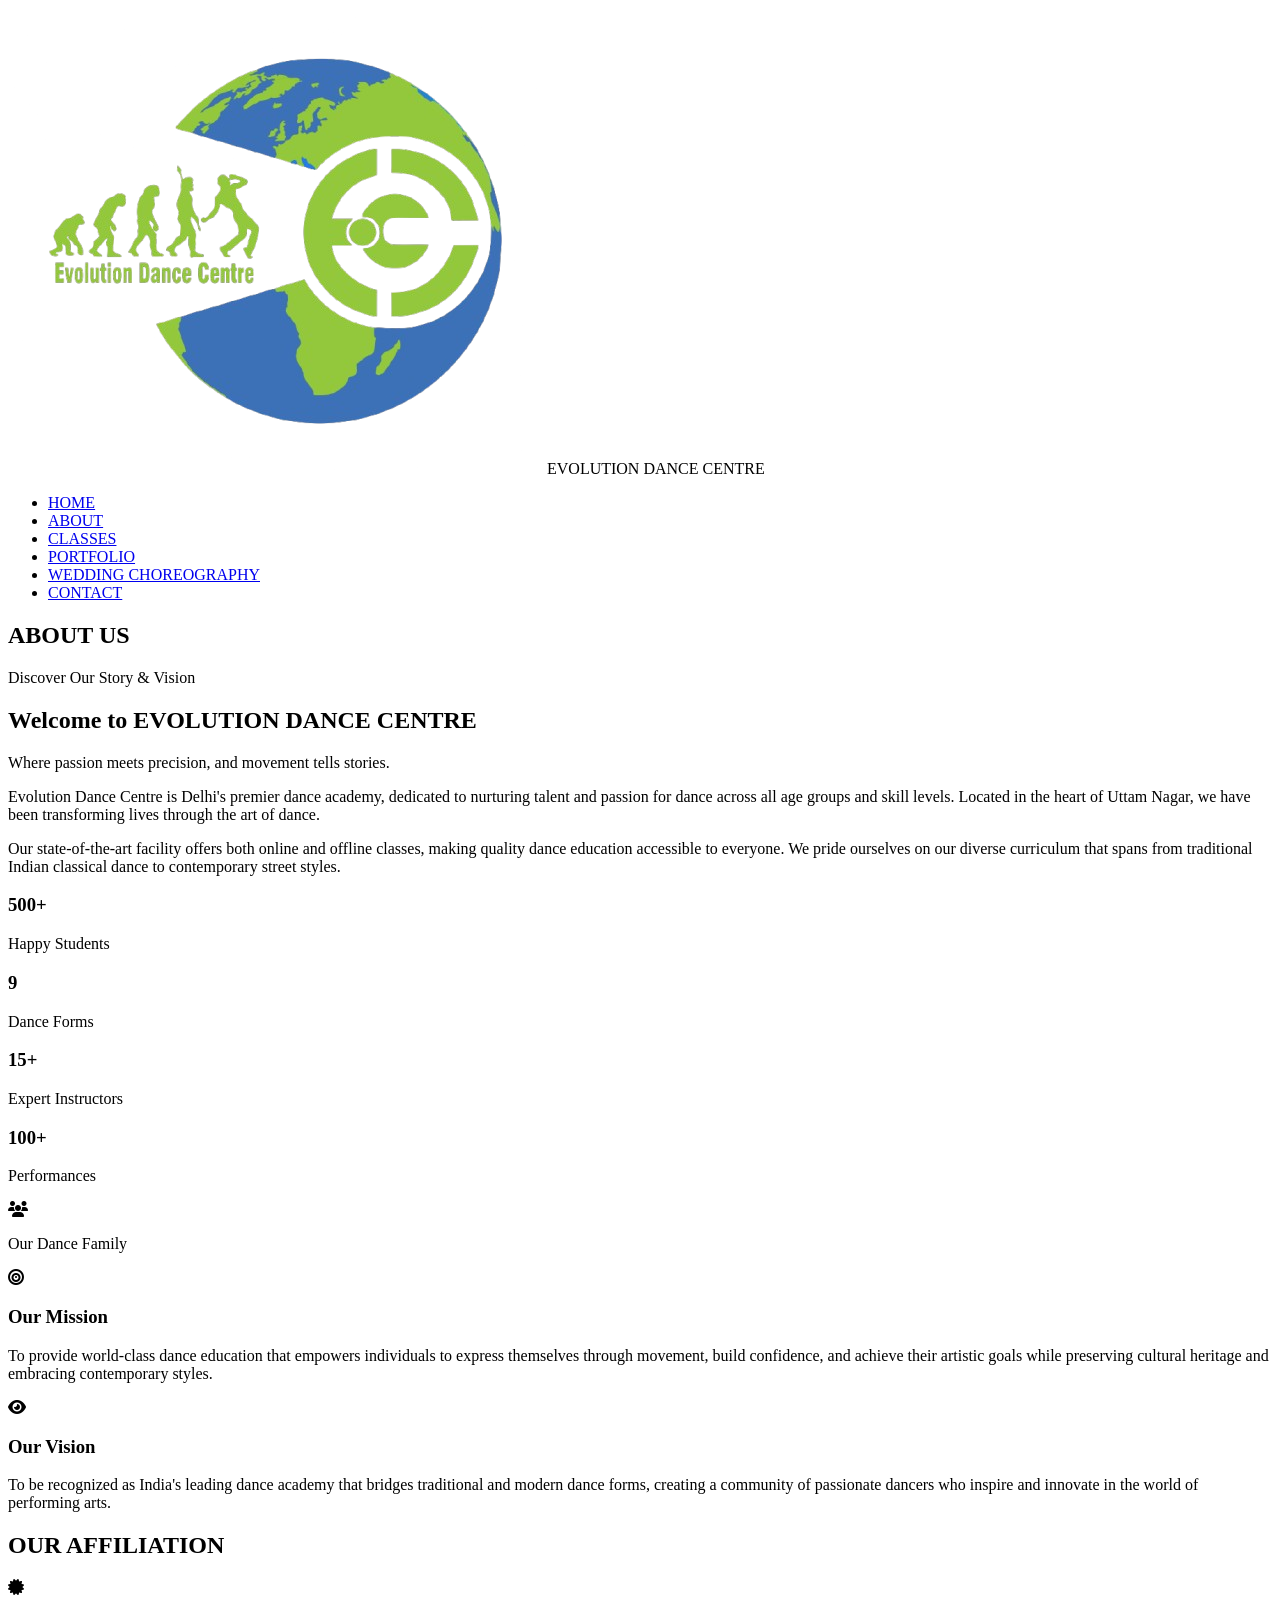
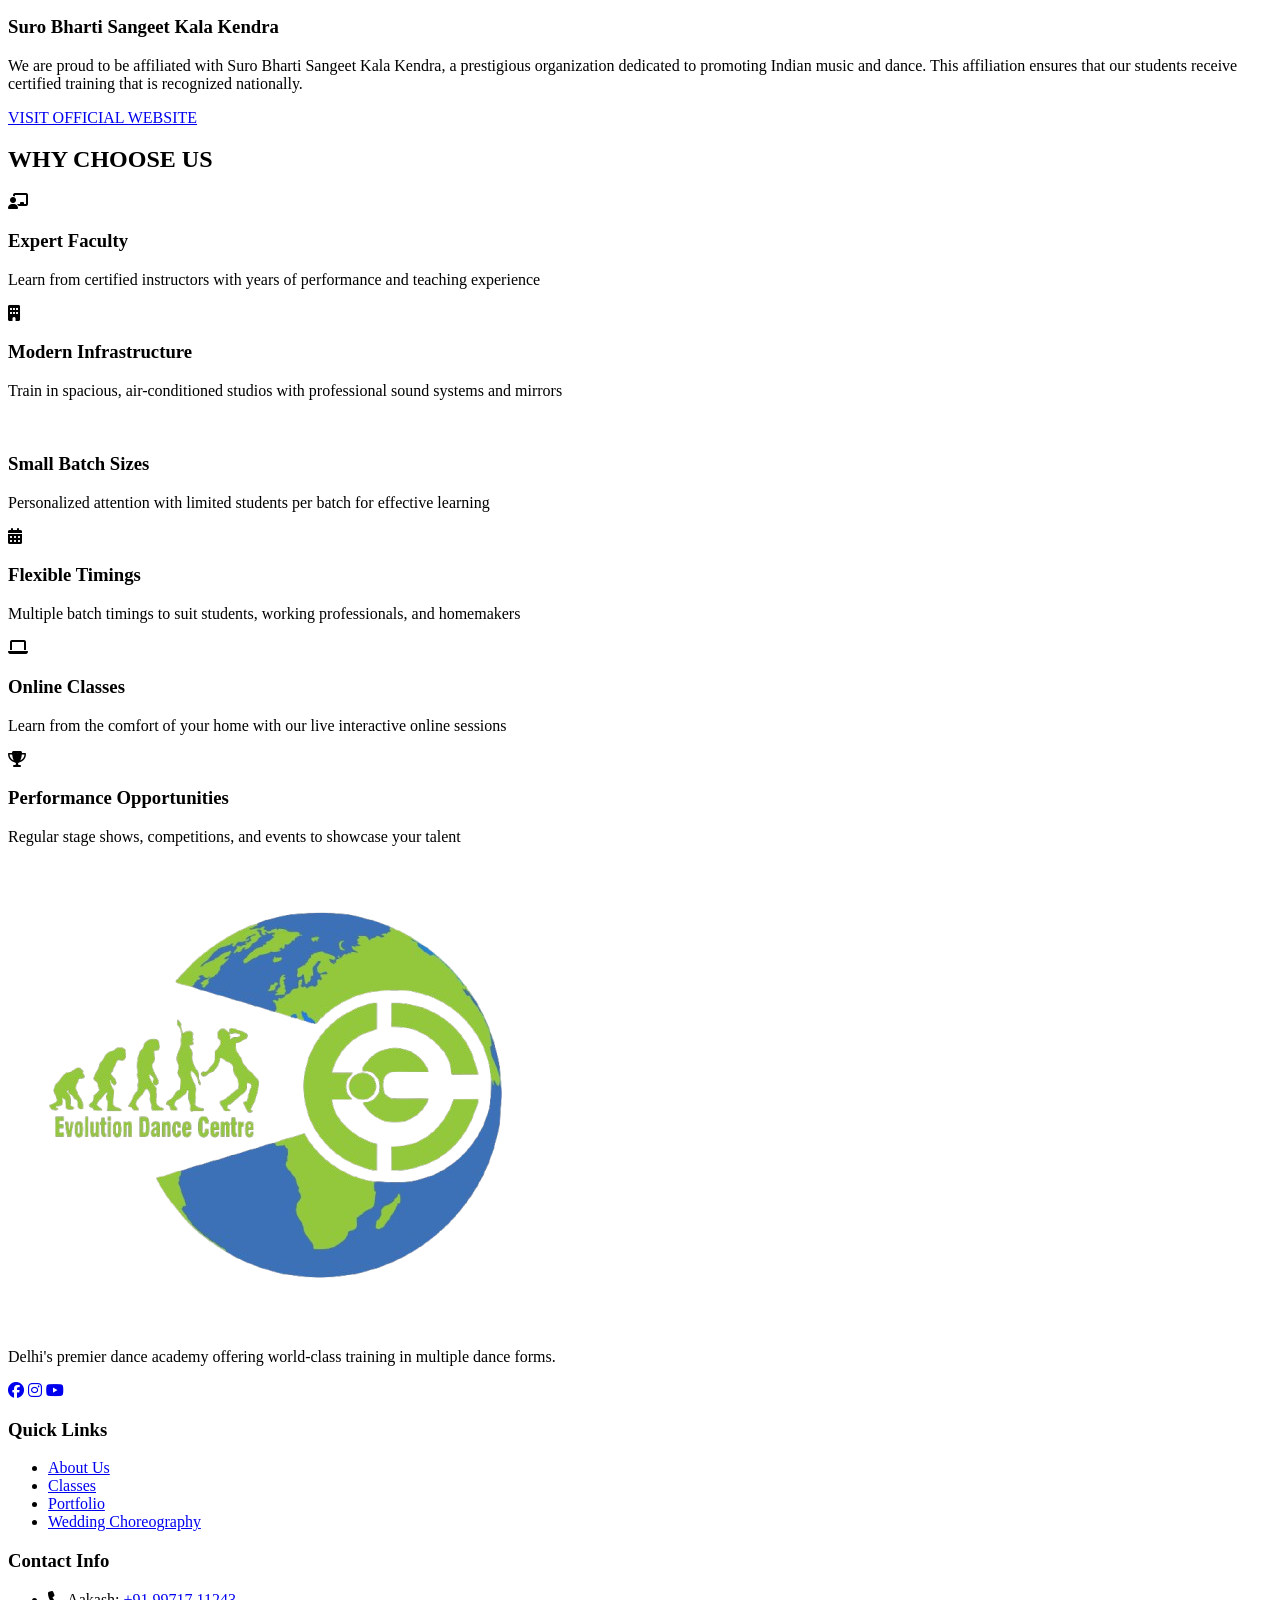
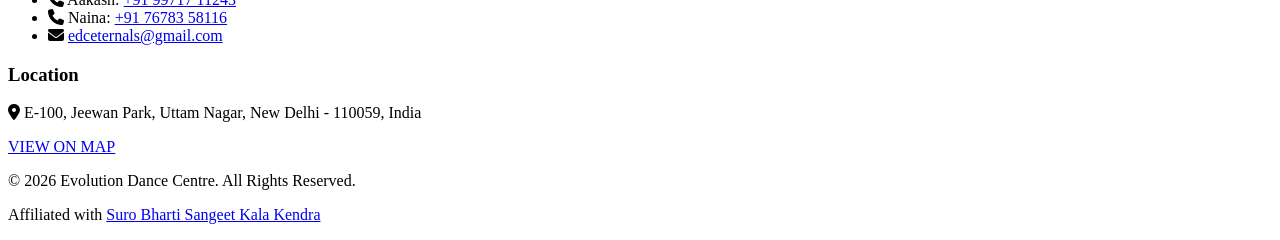
==== about.html @ ca222a93 "Create about.html" ====
<!DOCTYPE html>
<html lang="en">
<head>
    <meta charset="UTF-8">
    <meta name="viewport" content="width=device-width, initial-scale=1.0">
    <title>About Us - Evolution Dance Centre</title>
    <link rel="stylesheet" href="styles.css">
    <link rel="stylesheet" href="https://cdnjs.cloudflare.com/ajax/libs/font-awesome/6.4.0/css/all.min.css">
</head>
<body>
    <!-- Navigation -->
    <nav class="navbar" id="navbar">
        <div class="nav-container">
            <div class="logo">
                <img src="logo.png" alt="Evolution Dance Centre Logo">
                <span>EVOLUTION DANCE CENTRE</span>
            </div>
            <div class="hamburger" id="hamburger">
                <span></span>
                <span></span>
                <span></span>
            </div>
            <ul class="nav-menu" id="nav-menu">
                <li><a href="index.html">HOME</a></li>
                <li><a href="about.html" class="active">ABOUT</a></li>
                <li><a href="classes.html">CLASSES</a></li>
                <li><a href="portfolio.html">PORTFOLIO</a></li>
                <li><a href="wedding.html">WEDDING CHOREOGRAPHY</a></li>
                <li><a href="contact.html">CONTACT</a></li>
            </ul>
        </div>
    </nav>

    <!-- Page Header -->
    <section class="page-header">
        <div class="page-header-overlay"></div>
        <div class="container">
            <h1>ABOUT US</h1>
            <p>Discover Our Story & Vision</p>
        </div>
    </section>

    <!-- About Content -->
    <section class="about-section">
        <div class="container">
            <div class="about-grid">
                <div class="about-content">
                    <h2>Welcome to <span>EVOLUTION DANCE CENTRE</span></h2>
                    <p class="lead">Where passion meets precision, and movement tells stories.</p>
                    <p>Evolution Dance Centre is Delhi's premier dance academy, dedicated to nurturing talent and passion for dance across all age groups and skill levels. Located in the heart of Uttam Nagar, we have been transforming lives through the art of dance.</p>
                    <p>Our state-of-the-art facility offers both online and offline classes, making quality dance education accessible to everyone. We pride ourselves on our diverse curriculum that spans from traditional Indian classical dance to contemporary street styles.</p>
                    <div class="about-stats">
                        <div class="stat-item">
                            <h3>500+</h3>
                            <p>Happy Students</p>
                        </div>
                        <div class="stat-item">
                            <h3>9</h3>
                            <p>Dance Forms</p>
                        </div>
                        <div class="stat-item">
                            <h3>15+</h3>
                            <p>Expert Instructors</p>
                        </div>
                        <div class="stat-item">
                            <h3>100+</h3>
                            <p>Performances</p>
                        </div>
                    </div>
                </div>
                <div class="about-image">
                    <div class="image-placeholder">
                        <i class="fas fa-users"></i>
                        <p>Our Dance Family</p>
                    </div>
                </div>
            </div>
        </div>
    </section>

    <!-- Mission & Vision -->
    <section class="mission-vision">
        <div class="container">
            <div class="mv-grid">
                <div class="mv-card">
                    <i class="fas fa-bullseye"></i>
                    <h3>Our Mission</h3>
                    <p>To provide world-class dance education that empowers individuals to express themselves through movement, build confidence, and achieve their artistic goals while preserving cultural heritage and embracing contemporary styles.</p>
                </div>
                <div class="mv-card">
                    <i class="fas fa-eye"></i>
                    <h3>Our Vision</h3>
                    <p>To be recognized as India's leading dance academy that bridges traditional and modern dance forms, creating a community of passionate dancers who inspire and innovate in the world of performing arts.</p>
                </div>
            </div>
        </div>
    </section>

    <!-- Affiliation -->
    <section class="affiliation-section">
        <div class="container">
            <h2 class="section-title">OUR <span>AFFILIATION</span></h2>
            <div class="affiliation-content">
                <div class="affiliation-logo">
                    <i class="fas fa-certificate"></i>
                </div>
                <div class="affiliation-text">
                    <h3>Suro Bharti Sangeet Kala Kendra</h3>
                    <p>We are proud to be affiliated with Suro Bharti Sangeet Kala Kendra, a prestigious organization dedicated to promoting Indian music and dance. This affiliation ensures that our students receive certified training that is recognized nationally.</p>
                    <a href="https://sskalakendra.org" target="_blank" class="btn btn-primary">VISIT OFFICIAL WEBSITE</a>
                </div>
            </div>
        </div>
    </section>

    <!-- Why Choose Us -->
    <section class="why-choose">
        <div class="container">
            <h2 class="section-title">WHY <span>CHOOSE US</span></h2>
            <div class="reasons-grid">
                <div class="reason-card">
                    <i class="fas fa-chalkboard-teacher"></i>
                    <h3>Expert Faculty</h3>
                    <p>Learn from certified instructors with years of performance and teaching experience</p>
                </div>
                <div class="reason-card">
                    <i class="fas fa-building"></i>
                    <h3>Modern Infrastructure</h3>
                    <p>Train in spacious, air-conditioned studios with professional sound systems and mirrors</p>
                </div>
                <div class="reason-card">
                    <i class="fas fa-users-class"></i>
                    <h3>Small Batch Sizes</h3>
                    <p>Personalized attention with limited students per batch for effective learning</p>
                </div>
                <div class="reason-card">
                    <i class="fas fa-calendar-alt"></i>
                    <h3>Flexible Timings</h3>
                    <p>Multiple batch timings to suit students, working professionals, and homemakers</p>
                </div>
                <div class="reason-card">
                    <i class="fas fa-laptop"></i>
                    <h3>Online Classes</h3>
                    <p>Learn from the comfort of your home with our live interactive online sessions</p>
                </div>
                <div class="reason-card">
                    <i class="fas fa-trophy"></i>
                    <h3>Performance Opportunities</h3>
                    <p>Regular stage shows, competitions, and events to showcase your talent</p>
                </div>
            </div>
        </div>
    </section>

    <!-- Footer -->
    <footer class="footer">
        <div class="container">
            <div class="footer-grid">
                <div class="footer-col">
                    <img src="logo.png" alt="Evolution Dance Centre" class="footer-logo">
                    <p>Delhi's premier dance academy offering world-class training in multiple dance forms.</p>
                    <div class="social-links">
                        <a href="https://www.facebook.com/share/1BMeq9kMNm/?mibextid=wwXIfr" target="_blank"><i class="fab fa-facebook"></i></a>
                        <a href="https://www.instagram.com/evolutiondance_centre?igsh=aGJnZWt2N3cwN3Jk" target="_blank"><i class="fab fa-instagram"></i></a>
                        <a href="https://youtube.com/@edceternals-g3i?si=o3Gl9xt_s5TvM05G" target="_blank"><i class="fab fa-youtube"></i></a>
                    </div>
                </div>
                <div class="footer-col">
                    <h3>Quick Links</h3>
                    <ul>
                        <li><a href="about.html">About Us</a></li>
                        <li><a href="classes.html">Classes</a></li>
                        <li><a href="portfolio.html">Portfolio</a></li>
                        <li><a href="wedding.html">Wedding Choreography</a></li>
                    </ul>
                </div>
                <div class="footer-col">
                    <h3>Contact Info</h3>
                    <ul class="contact-info">
                        <li><i class="fas fa-phone"></i> Aakash: <a href="tel:+919971711243">+91 99717 11243</a></li>
                        <li><i class="fas fa-phone"></i> Naina: <a href="tel:+917678358116">+91 76783 58116</a></li>
                        <li><i class="fas fa-envelope"></i> <a href="mailto:edceternals@gmail.com">edceternals@gmail.com</a></li>
                    </ul>
                </div>
                <div class="footer-col">
                    <h3>Location</h3>
                    <p><i class="fas fa-map-marker-alt"></i> E-100, Jeewan Park, Uttam Nagar, New Delhi - 110059, India</p>
                    <a href="https://maps.app.goo.gl/cfJKi5iW6E18Kwmt6?g_st=ic" target="_blank" class="btn btn-map">VIEW ON MAP</a>
                </div>
            </div>
            <div class="footer-bottom">
                <p>&copy; 2026 Evolution Dance Centre. All Rights Reserved.</p>
                <p>Affiliated with <a href="https://sskalakendra.org" target="_blank">Suro Bharti Sangeet Kala Kendra</a></p>
            </div>
        </div>
    </footer>

    <script src="script.js"></script>
</body>
</html>
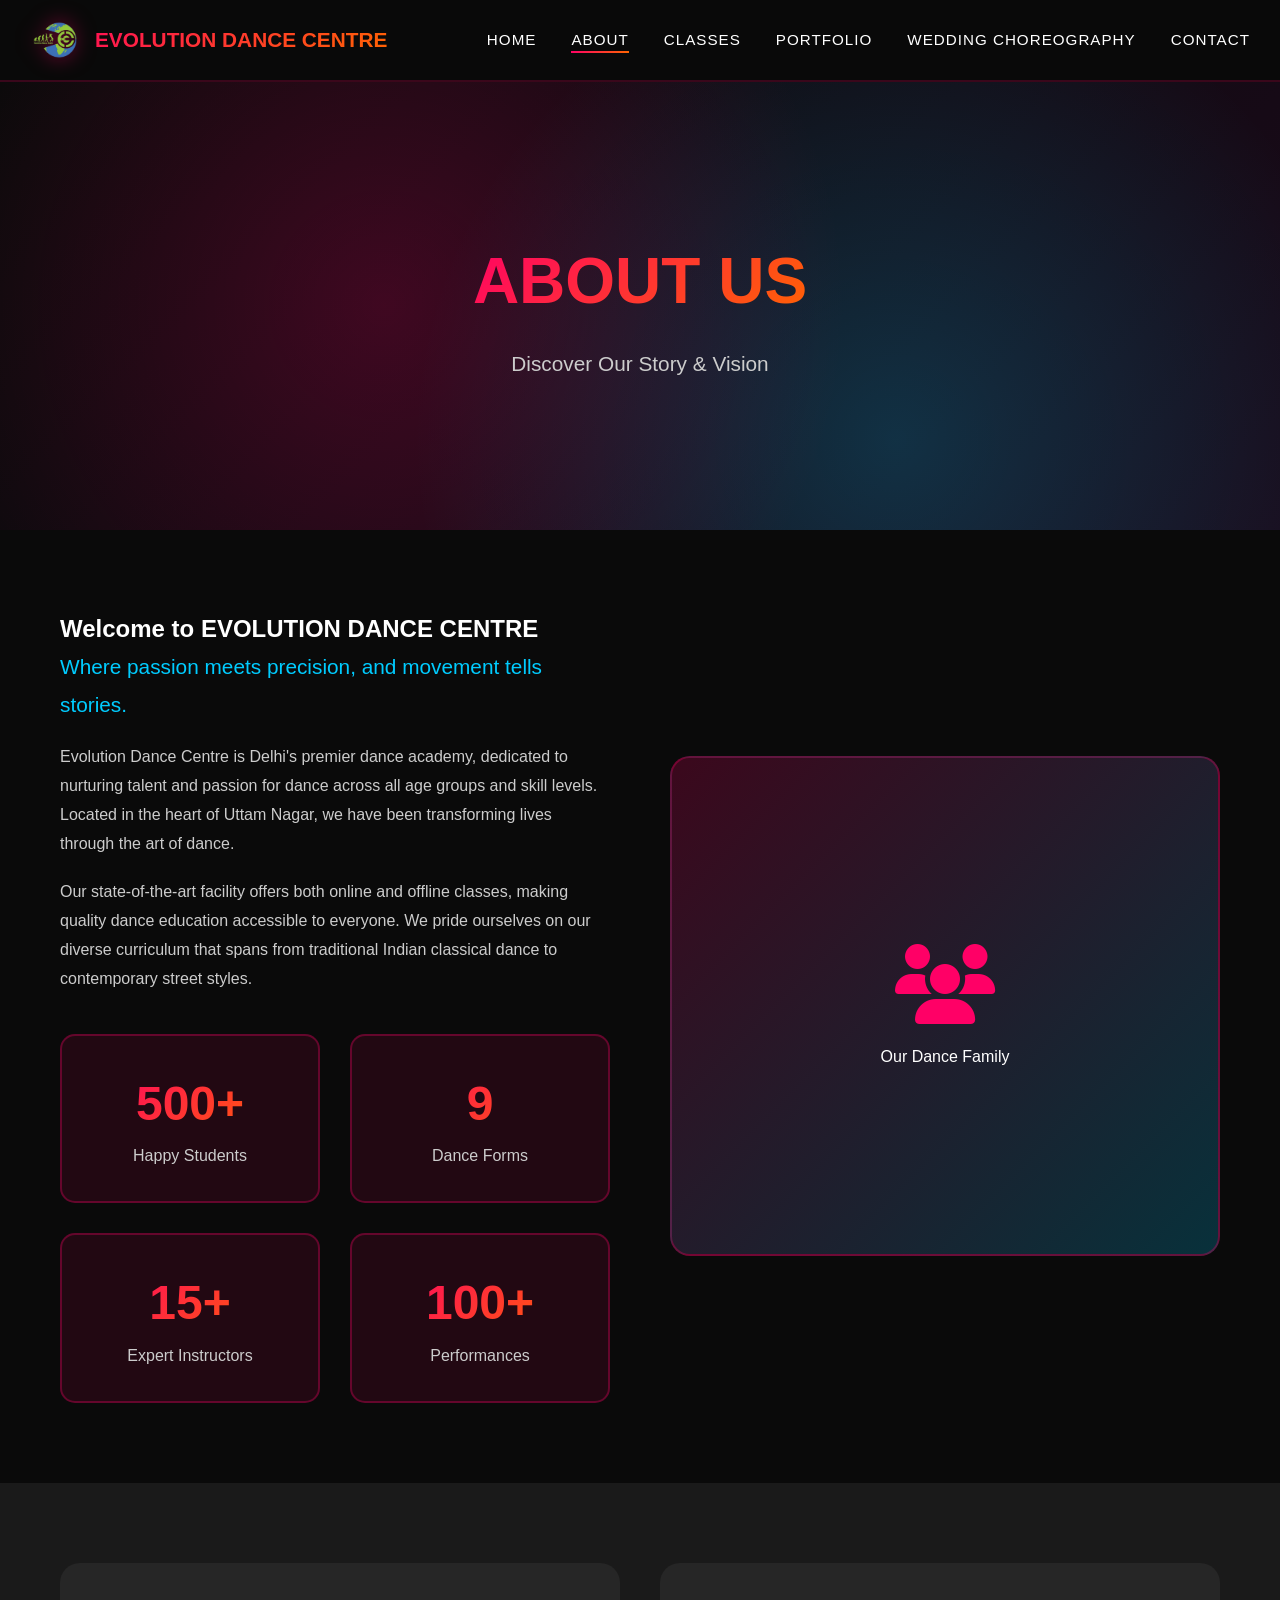
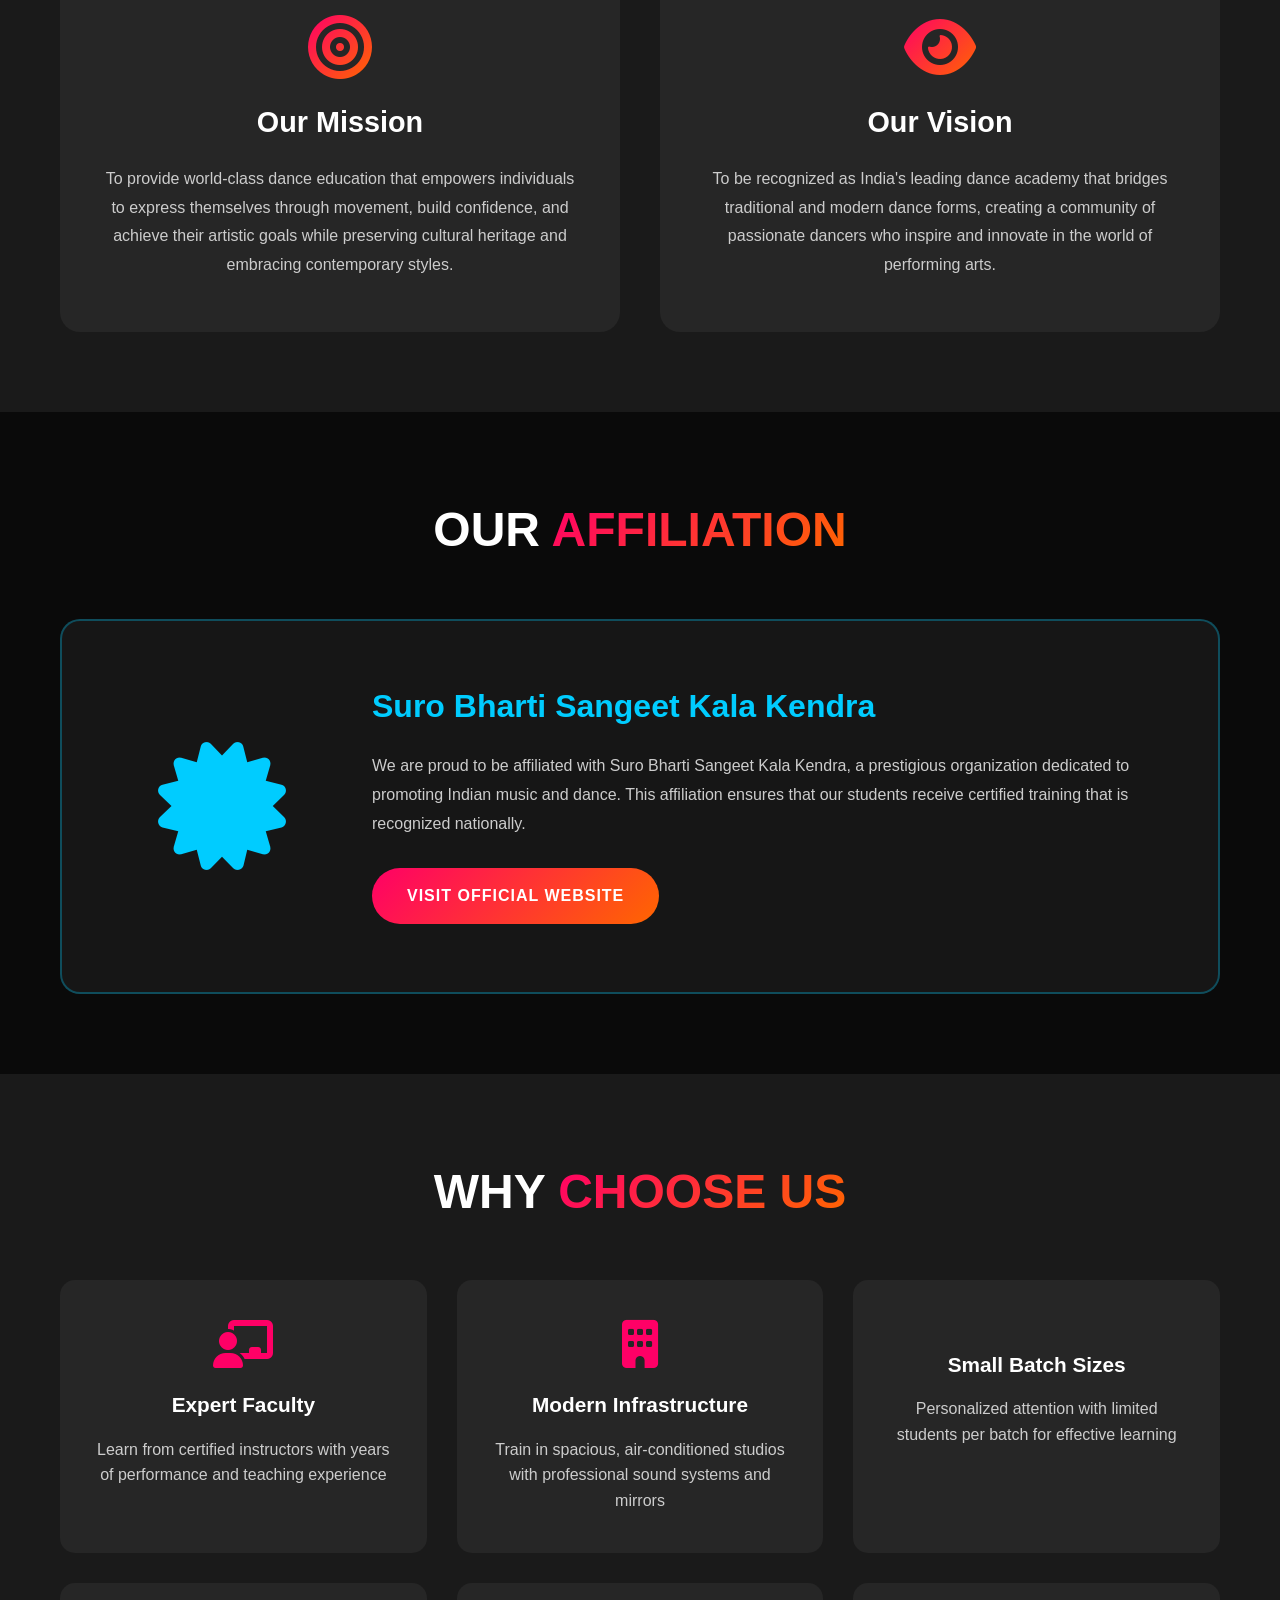
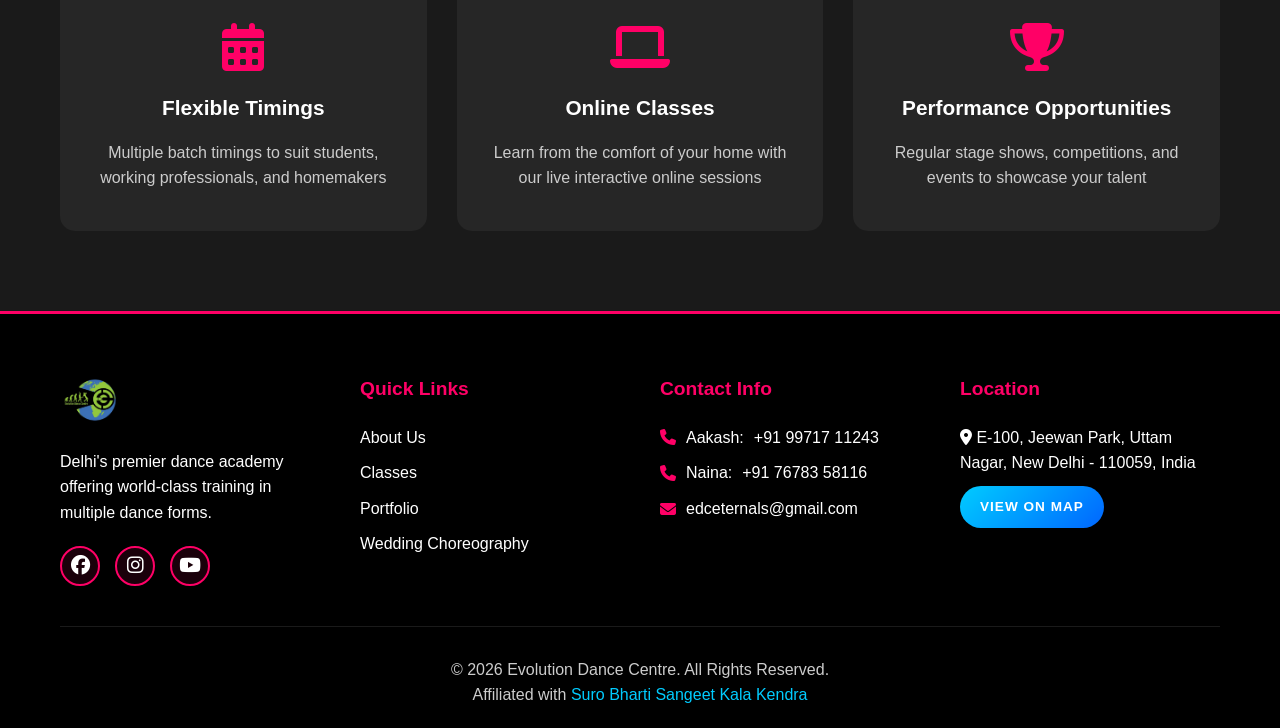
==== commit e8182c5a: "Update about.html" ====
--- a/about.html
+++ b/about.html
@@ -185,7 +185,7 @@
                 <div class="footer-col">
                     <h3>Location</h3>
                     <p><i class="fas fa-map-marker-alt"></i> E-100, Jeewan Park, Uttam Nagar, New Delhi - 110059, India</p>
-                    <a href="https://maps.app.goo.gl/cfJKi5iW6E18Kwmt6?g_st=ic" target="_blank" class="btn btn-map">VIEW ON MAP</a>
+                    <a href="https://maps.app.goo.gl/u1rHMDnFRvYDN3hL6?g_st=ic" target="_blank" class="btn btn-map">VIEW ON MAP</a>
                 </div>
             </div>
             <div class="footer-bottom">
--- a/styles.css
+++ b/styles.css
@@ -0,0 +1,1850 @@
+/* ===== RESET & BASE STYLES ===== */
+* {
+    margin: 0;
+    padding: 0;
+    box-sizing: border-box;
+}
+
+:root {
+    --primary-color: #ff0066;
+    --secondary-color: #00ccff;
+    --dark-bg: #0a0a0a;
+    --light-bg: #1a1a1a;
+    --text-light: #ffffff;
+    --text-gray: #cccccc;
+    --accent-gradient: linear-gradient(135deg, #ff0066, #ff6600);
+    --secondary-gradient: linear-gradient(135deg, #00ccff, #0066ff);
+    --transition: all 0.3s cubic-bezier(0.4, 0, 0.2, 1);
+}
+
+html {
+    scroll-behavior: smooth;
+}
+
+body {
+    font-family: 'Poppins', 'Segoe UI', sans-serif;
+    background: var(--dark-bg);
+    color: var(--text-light);
+    line-height: 1.6;
+    overflow-x: hidden;
+}
+
+.container {
+    max-width: 1200px;
+    margin: 0 auto;
+    padding: 0 20px;
+}
+
+img {
+    max-width: 100%;
+    height: auto;
+}
+
+a {
+    text-decoration: none;
+    color: inherit;
+    transition: var(--transition);
+}
+
+ul {
+    list-style: none;
+}
+
+/* ===== NAVIGATION ===== */
+.navbar {
+    position: fixed;
+    top: 0;
+    width: 100%;
+    background: rgba(10, 10, 10, 0.95);
+    backdrop-filter: blur(10px);
+    z-index: 1000;
+    padding: 15px 0;
+    border-bottom: 2px solid rgba(255, 0, 102, 0.2);
+    transition: var(--transition);
+}
+
+.navbar.scrolled {
+    background: rgba(10, 10, 10, 0.98);
+    box-shadow: 0 5px 30px rgba(255, 0, 102, 0.3);
+}
+
+.nav-container {
+    max-width: 1400px;
+    margin: 0 auto;
+    padding: 0 30px;
+    display: flex;
+    justify-content: space-between;
+    align-items: center;
+}
+
+.logo {
+    display: flex;
+    align-items: center;
+    gap: 15px;
+    font-size: 1.3rem;
+    font-weight: 700;
+    background: var(--accent-gradient);
+    -webkit-background-clip: text;
+    -webkit-text-fill-color: transparent;
+    background-clip: text;
+}
+
+.logo img {
+    width: 50px;
+    height: 50px;
+    object-fit: contain;
+    filter: drop-shadow(0 0 10px rgba(255, 0, 102, 0.5));
+}
+
+.nav-menu {
+    display: flex;
+    gap: 35px;
+    align-items: center;
+}
+
+.nav-menu a {
+    font-weight: 500;
+    font-size: 0.95rem;
+    letter-spacing: 1px;
+    position: relative;
+    padding: 5px 0;
+}
+
+.nav-menu a::after {
+    content: '';
+    position: absolute;
+    bottom: 0;
+    left: 0;
+    width: 0;
+    height: 2px;
+    background: var(--accent-gradient);
+    transition: width 0.3s ease;
+}
+
+.nav-menu a:hover::after,
+.nav-menu a.active::after {
+    width: 100%;
+}
+
+.hamburger {
+    display: none;
+    flex-direction: column;
+    cursor: pointer;
+    gap: 5px;
+}
+
+.hamburger span {
+    width: 25px;
+    height: 3px;
+    background: var(--primary-color);
+    transition: var(--transition);
+}
+
+/* ===== HERO LOGO ===== */
+.hero-logo-container {
+    margin-bottom: 30px;
+    animation: logoFloat 3s ease-in-out infinite;
+}
+
+.hero-logo {
+    width: 180px;
+    height: 180px;
+    object-fit: contain;
+    filter: drop-shadow(0 0 30px rgba(255, 0, 102, 0.6)) 
+            drop-shadow(0 0 60px rgba(0, 204, 255, 0.4));
+    animation: logoPulse 2s ease-in-out infinite;
+    border-radius: 50%;
+    background: radial-gradient(circle, rgba(255, 255, 255, 0.1) 0%, transparent 70%);
+    padding: 10px;
+}
+
+@keyframes logoFloat {
+    0%, 100% {
+        transform: translateY(0px);
+    }
+    50% {
+        transform: translateY(-15px);
+    }
+}
+
+@keyframes logoPulse {
+    0%, 100% {
+        filter: drop-shadow(0 0 30px rgba(255, 0, 102, 0.6)) 
+                drop-shadow(0 0 60px rgba(0, 204, 255, 0.4));
+    }
+    50% {
+        filter: drop-shadow(0 0 40px rgba(255, 0, 102, 0.8)) 
+                drop-shadow(0 0 80px rgba(0, 204, 255, 0.6));
+    }
+}
+
+/* Responsive logo sizes */
+@media (max-width: 768px) {
+    .hero-logo {
+        width: 140px;
+        height: 140px;
+    }
+}
+
+@media (max-width: 480px) {
+    .hero-logo {
+        width: 120px;
+        height: 120px;
+    }
+    
+    .hero-logo-container {
+        margin-bottom: 20px;
+    }
+}
+
+/* ===== BUTTONS ===== */
+.btn {
+    display: inline-block;
+    padding: 15px 35px;
+    font-weight: 600;
+    text-transform: uppercase;
+    letter-spacing: 1px;
+    border-radius: 50px;
+    cursor: pointer;
+    border: none;
+    transition: var(--transition);
+    position: relative;
+    overflow: hidden;
+}
+
+.btn::before {
+    content: '';
+    position: absolute;
+    top: 50%;
+    left: 50%;
+    width: 0;
+    height: 0;
+    border-radius: 50%;
+    background: rgba(255, 255, 255, 0.2);
+    transform: translate(-50%, -50%);
+    transition: width 0.6s, height 0.6s;
+}
+
+.btn:hover::before {
+    width: 300px;
+    height: 300px;
+}
+
+.btn-primary {
+    background: var(--accent-gradient);
+    color: white;
+}
+
+.btn-primary:hover {
+    transform: translateY(-3px);
+    box-shadow: 0 10px 30px rgba(255, 0, 102, 0.4);
+}
+
+.btn-secondary {
+    background: transparent;
+    border: 2px solid var(--primary-color);
+    color: var(--primary-color);
+}
+
+.btn-secondary:hover {
+    background: var(--primary-color);
+    color: white;
+}
+
+.btn-small {
+    padding: 10px 25px;
+    font-size: 0.9rem;
+}
+
+.btn-large {
+    padding: 18px 45px;
+    font-size: 1.1rem;
+}
+
+.btn-map {
+    background: var(--secondary-gradient);
+    color: white;
+    padding: 10px 20px;
+    margin-top: 10px;
+    font-size: 0.85rem;
+}
+
+/* ===== AFFILIATION BANNER ===== */
+.affiliation-banner {
+    background: var(--light-bg);
+    padding: 15px 0;
+    text-align: center;
+    border-top: 2px solid rgba(255, 0, 102, 0.3);
+    border-bottom: 2px solid rgba(255, 0, 102, 0.3);
+}
+
+.affiliation-link {
+    color: var(--secondary-color);
+    font-weight: 600;
+    text-decoration: underline;
+}
+
+.affiliation-link:hover {
+    color: var(--primary-color);
+}
+
+/* ===== SECTIONS ===== */
+section {
+    padding: 80px 0;
+}
+
+.section-title {
+    text-align: center;
+    font-size: clamp(2rem, 5vw, 3rem);
+    font-weight: 800;
+    margin-bottom: 50px;
+    text-transform: uppercase;
+}
+
+.section-title span {
+    background: var(--accent-gradient);
+    -webkit-background-clip: text;
+    -webkit-text-fill-color: transparent;
+    background-clip: text;
+}
+
+.section-subtitle {
+    text-align: center;
+    color: var(--text-gray);
+    font-size: 1.1rem;
+    margin-top: -30px;
+    margin-bottom: 50px;
+}
+
+/* ===== DANCE FORMS ===== */
+.dance-forms {
+    background: var(--light-bg);
+}
+
+.forms-grid {
+    display: grid;
+    grid-template-columns: repeat(auto-fit, minmax(280px, 1fr));
+    gap: 30px;
+}
+
+.form-card {
+    background: rgba(255, 255, 255, 0.05);
+    padding: 40px 30px;
+    border-radius: 20px;
+    text-align: center;
+    border: 2px solid transparent;
+    transition: var(--transition);
+    cursor: pointer;
+}
+
+.form-card:hover {
+    border-color: var(--primary-color);
+    transform: translateY(-10px);
+    box-shadow: 0 15px 40px rgba(255, 0, 102, 0.3);
+}
+
+.form-icon {
+    font-size: 3rem;
+    margin-bottom: 20px;
+}
+
+.form-card h3 {
+    font-size: 1.5rem;
+    margin-bottom: 10px;
+    color: var(--primary-color);
+}
+
+.form-card p {
+    color: var(--text-gray);
+}
+
+/* ===== FEATURES ===== */
+.features-grid {
+    display: grid;
+    grid-template-columns: repeat(auto-fit, minmax(250px, 1fr));
+    gap: 40px;
+}
+
+.feature-card {
+    text-align: center;
+    padding: 40px 20px;
+}
+
+.feature-card i {
+    font-size: 3.5rem;
+    background: var(--accent-gradient);
+    -webkit-background-clip: text;
+    -webkit-text-fill-color: transparent;
+    background-clip: text;
+    margin-bottom: 20px;
+}
+
+.feature-card h3 {
+    font-size: 1.4rem;
+    margin-bottom: 15px;
+}
+
+.feature-card p {
+    color: var(--text-gray);
+}
+
+/* ===== CTA SECTION ===== */
+.cta-section {
+    background: var(--accent-gradient);
+    text-align: center;
+    padding: 80px 20px;
+}
+
+.cta-section h2 {
+    font-size: clamp(1.8rem, 4vw, 2.5rem);
+    margin-bottom: 20px;
+}
+
+.cta-section p {
+    font-size: 1.2rem;
+    margin-bottom: 30px;
+}
+
+.cta-buttons {
+    display: flex;
+    gap: 20px;
+    justify-content: center;
+    flex-wrap: wrap;
+}
+
+/* ===== FOOTER ===== */
+.footer {
+    background: #000;
+    padding: 60px 0 20px;
+    border-top: 3px solid var(--primary-color);
+}
+
+.footer-grid {
+    display: grid;
+    grid-template-columns: repeat(auto-fit, minmax(250px, 1fr));
+    gap: 40px;
+    margin-bottom: 40px;
+}
+
+.footer-logo {
+    width: 60px;
+    margin-bottom: 15px;
+}
+
+.footer-col h3 {
+    color: var(--primary-color);
+    margin-bottom: 20px;
+    font-size: 1.2rem;
+}
+
+.footer-col ul li {
+    margin-bottom: 10px;
+}
+
+.footer-col a:hover {
+    color: var(--primary-color);
+}
+
+.contact-info li {
+    display: flex;
+    align-items: center;
+    gap: 10px;
+    margin-bottom: 12px;
+}
+
+.contact-info i {
+    color: var(--primary-color);
+}
+
+.social-links {
+    display: flex;
+    gap: 15px;
+    margin-top: 20px;
+}
+
+.social-links a {
+    width: 40px;
+    height: 40px;
+    background: rgba(255, 0, 102, 0.1);
+    border: 2px solid var(--primary-color);
+    border-radius: 50%;
+    display: flex;
+    align-items: center;
+    justify-content: center;
+    font-size: 1.2rem;
+    transition: var(--transition);
+}
+
+.social-links a:hover {
+    background: var(--primary-color);
+    transform: translateY(-5px);
+}
+
+.footer-bottom {
+    text-align: center;
+    padding-top: 30px;
+    border-top: 1px solid rgba(255, 255, 255, 0.1);
+    color: var(--text-gray);
+}
+
+.footer-bottom a {
+    color: var(--secondary-color);
+}
+
+/* ===== PAGE HEADER ===== */
+.page-header {
+    height: 50vh;
+    display: flex;
+    align-items: center;
+    justify-content: center;
+    background: linear-gradient(135deg, #0a0a0a 0%, #1a0a1a 100%);
+    position: relative;
+    margin-top: 80px;
+}
+
+.page-header-overlay {
+    position: absolute;
+    top: 0;
+    left: 0;
+    right: 0;
+    bottom: 0;
+    background: 
+        radial-gradient(circle at 30% 50%, rgba(255, 0, 102, 0.2) 0%, transparent 50%),
+        radial-gradient(circle at 70% 80%, rgba(0, 204, 255, 0.2) 0%, transparent 50%);
+}
+
+.page-header .container {
+    position: relative;
+    z-index: 2;
+    text-align: center;
+}
+
+.page-header h1 {
+    font-size: clamp(2.5rem, 6vw, 4rem);
+    font-weight: 900;
+    background: var(--accent-gradient);
+    -webkit-background-clip: text;
+    -webkit-text-fill-color: transparent;
+    background-clip: text;
+}
+
+.page-header p {
+    font-size: 1.3rem;
+    color: var(--text-gray);
+    margin-top: 15px;
+}
+
+/* ===== ABOUT PAGE ===== */
+.about-section {
+    padding: 80px 0;
+}
+
+.about-grid {
+    display: grid;
+    grid-template-columns: 1fr 1fr;
+    gap: 60px;
+    align-items: center;
+}
+
+.about-content .lead {
+    font-size: 1.3rem;
+    color: var(--secondary-color);
+    margin-bottom: 20px;
+}
+
+.about-content p {
+    color: var(--text-gray);
+    margin-bottom: 20px;
+    line-height: 1.8;
+}
+
+.about-stats {
+    display: grid;
+    grid-template-columns: repeat(2, 1fr);
+    gap: 30px;
+    margin-top: 40px;
+}
+
+.stat-item {
+    text-align: center;
+    padding: 30px;
+    background: rgba(255, 0, 102, 0.1);
+    border-radius: 15px;
+    border: 2px solid rgba(255, 0, 102, 0.3);
+}
+
+.stat-item h3 {
+    font-size: 3rem;
+    background: var(--accent-gradient);
+    -webkit-background-clip: text;
+    -webkit-text-fill-color: transparent;
+    background-clip: text;
+}
+
+.stat-item p {
+    color: var(--text-gray);
+    margin: 0;
+}
+
+.about-image .image-placeholder {
+    background: linear-gradient(135deg, rgba(255, 0, 102, 0.2), rgba(0, 204, 255, 0.2));
+    border-radius: 20px;
+    height: 500px;
+    display: flex;
+    flex-direction: column;
+    align-items: center;
+    justify-content: center;
+    border: 2px solid rgba(255, 0, 102, 0.3);
+}
+
+.image-placeholder i {
+    font-size: 5rem;
+    margin-bottom: 20px;
+    color: var(--primary-color);
+}
+
+/* ===== MISSION & VISION ===== */
+.mission-vision {
+    background: var(--light-bg);
+    padding: 80px 0;
+}
+
+.mv-grid {
+    display: grid;
+    grid-template-columns: repeat(auto-fit, minmax(300px, 1fr));
+    gap: 40px;
+}
+
+.mv-card {
+    background: rgba(255, 255, 255, 0.05);
+    padding: 50px 40px;
+    border-radius: 20px;
+    text-align: center;
+    border: 2px solid transparent;
+    transition: var(--transition);
+}
+
+.mv-card:hover {
+    border-color: var(--primary-color);
+    transform: translateY(-5px);
+}
+
+.mv-card i {
+    font-size: 4rem;
+    background: var(--accent-gradient);
+    -webkit-background-clip: text;
+    -webkit-text-fill-color: transparent;
+    background-clip: text;
+    margin-bottom: 20px;
+}
+
+.mv-card h3 {
+    font-size: 1.8rem;
+    margin-bottom: 20px;
+}
+
+.mv-card p {
+    color: var(--text-gray);
+    line-height: 1.8;
+}
+
+/* ===== AFFILIATION SECTION ===== */
+.affiliation-section {
+    padding: 80px 0;
+}
+
+.affiliation-content {
+    display: grid;
+    grid-template-columns: 200px 1fr;
+    gap: 50px;
+    align-items: center;
+    background: rgba(255, 255, 255, 0.05);
+    padding: 60px;
+    border-radius: 20px;
+    border: 2px solid rgba(0, 204, 255, 0.3);
+}
+
+.affiliation-logo {
+    text-align: center;
+}
+
+.affiliation-logo i {
+    font-size: 8rem;
+    color: var(--secondary-color);
+}
+
+.affiliation-text h3 {
+    font-size: 2rem;
+    margin-bottom: 20px;
+    color: var(--secondary-color);
+}
+
+.affiliation-text p {
+    color: var(--text-gray);
+    line-height: 1.8;
+    margin-bottom: 30px;
+}
+
+/* ===== WHY CHOOSE US ===== */
+.why-choose {
+    background: var(--light-bg);
+    padding: 80px 0;
+}
+
+.reasons-grid {
+    display: grid;
+    grid-template-columns: repeat(auto-fit, minmax(300px, 1fr));
+    gap: 30px;
+}
+
+.reason-card {
+    background: rgba(255, 255, 255, 0.05);
+    padding: 40px 30px;
+    border-radius: 15px;
+    text-align: center;
+    transition: var(--transition);
+}
+
+.reason-card:hover {
+    transform: translateY(-10px);
+    box-shadow: 0 10px 30px rgba(255, 0, 102, 0.2);
+}
+
+.reason-card i {
+    font-size: 3rem;
+    color: var(--primary-color);
+    margin-bottom: 20px;
+}
+
+.reason-card h3 {
+    font-size: 1.3rem;
+    margin-bottom: 15px;
+}
+
+.reason-card p {
+    color: var(--text-gray);
+}
+
+/* ===== CLASSES PAGE ===== */
+.class-modes {
+    padding: 80px 0;
+    background: var(--light-bg);
+}
+
+.modes-grid {
+    display: grid;
+    grid-template-columns: repeat(auto-fit, minmax(400px, 1fr));
+    gap: 40px;
+}
+
+.mode-card {
+    background: rgba(255, 255, 255, 0.05);
+    padding: 50px 40px;
+    border-radius: 20px;
+    border: 2px solid transparent;
+    transition: var(--transition);
+}
+
+.mode-card:hover {
+    border-color: var(--primary-color);
+    transform: translateY(-5px);
+}
+
+.mode-card i {
+    font-size: 4rem;
+    color: var(--primary-color);
+    margin-bottom: 25px;
+}
+
+.mode-card h3 {
+    font-size: 1.8rem;
+    margin-bottom: 20px;
+}
+
+.mode-card p {
+    color: var(--text-gray);
+    margin-bottom: 25px;
+    line-height: 1.8;
+}
+
+.mode-card ul {
+    list-style: none;
+}
+
+.mode-card ul li {
+    padding: 10px 0;
+    color: var(--text-gray);
+    display: flex;
+    align-items: center;
+    gap: 10px;
+}
+
+.mode-card ul li i {
+    font-size: 1rem;
+    color: var(--secondary-color);
+}
+
+/* ===== CLASS CARDS ===== */
+.classes-section {
+    padding: 80px 0;
+}
+
+.classes-grid {
+    display: grid;
+    grid-template-columns: repeat(auto-fill, minmax(350px, 1fr));
+    gap: 40px;
+}
+
+.class-card {
+    background: rgba(255, 255, 255, 0.05);
+    border-radius: 20px;
+    overflow: hidden;
+    transition: var(--transition);
+    border: 2px solid transparent;
+}
+
+.class-card:hover {
+    transform: translateY(-10px);
+    border-color: var(--primary-color);
+    box-shadow: 0 15px 40px rgba(255, 0, 102, 0.3);
+}
+
+.class-image {
+    height: 250px;
+    background: linear-gradient(135deg, rgba(255, 0, 102, 0.3), rgba(0, 204, 255, 0.3));
+    position: relative;
+    display: flex;
+    align-items: center;
+    justify-content: center;
+}
+
+.class-overlay {
+    text-align: center;
+}
+
+.class-tag {
+    background: var(--primary-color);
+    padding: 8px 20px;
+    border-radius: 20px;
+    font-size: 0.85rem;
+    font-weight: 600;
+}
+
+.class-content {
+    padding: 30px;
+}
+
+.class-content h3 {
+    font-size: 1.8rem;
+    margin-bottom: 15px;
+    color: var(--primary-color);
+}
+
+.class-content p {
+    color: var(--text-gray);
+    margin-bottom: 20px;
+    line-height: 1.7;
+}
+
+.class-details {
+    display: flex;
+    gap: 20px;
+    margin-bottom: 20px;
+    flex-wrap: wrap;
+}
+
+.class-details span {
+    display: flex;
+    align-items: center;
+    gap: 8px;
+    color: var(--text-gray);
+    font-size: 0.9rem;
+}
+
+.class-details i {
+    color: var(--secondary-color);
+}
+
+/* ===== AGE GROUPS ===== */
+.age-groups {
+    background: var(--light-bg);
+    padding: 80px 0;
+}
+
+.age-grid {
+    display: grid;
+    grid-template-columns: repeat(auto-fit, minmax(300px, 1fr));
+    gap: 40px;
+}
+
+.age-card {
+    background: rgba(255, 255, 255, 0.05);
+    padding: 50px 40px;
+    border-radius: 20px;
+    text-align: center;
+    transition: var(--transition);
+    border: 2px solid transparent;
+}
+
+.age-card:hover {
+    border-color: var(--secondary-color);
+    transform: translateY(-10px);
+}
+
+.age-card i {
+    font-size: 4rem;
+    color: var(--secondary-color);
+    margin-bottom: 25px;
+}
+
+.age-card h3 {
+    font-size: 1.5rem;
+    margin-bottom: 15px;
+}
+
+.age-card p {
+    color: var(--text-gray);
+    line-height: 1.7;
+}
+
+/* ===== PORTFOLIO PAGE ===== */
+.portfolio-filters {
+    display: flex;
+    justify-content: center;
+    gap: 15px;
+    margin-bottom: 50px;
+    flex-wrap: wrap;
+}
+
+.filter-btn {
+    padding: 12px 30px;
+    background: rgba(255, 255, 255, 0.05);
+    border: 2px solid rgba(255, 0, 102, 0.3);
+    color: var(--text-light);
+    cursor: pointer;
+    border-radius: 30px;
+    font-weight: 600;
+    transition: var(--transition);
+}
+
+.filter-btn:hover,
+.filter-btn.active {
+    background: var(--primary-color);
+    border-color: var(--primary-color);
+}
+
+.portfolio-grid {
+    display: grid;
+    grid-template-columns: repeat(auto-fill, minmax(350px, 1fr));
+    gap: 30px;
+}
+
+.portfolio-item {
+    border-radius: 15px;
+    overflow: hidden;
+    cursor: pointer;
+    position: relative;
+}
+
+.portfolio-image {
+    height: 400px;
+    background: linear-gradient(135deg, rgba(255, 0, 102, 0.3), rgba(0, 204, 255, 0.3));
+    position: relative;
+    overflow: hidden;
+}
+
+.portfolio-overlay {
+    position: absolute;
+    top: 0;
+    left: 0;
+    right: 0;
+    bottom: 0;
+    background: rgba(0, 0, 0, 0.85);
+    display: flex;
+    flex-direction: column;
+    align-items: center;
+    justify-content: center;
+    opacity: 0;
+    transition: var(--transition);
+    padding: 30px;
+    text-align: center;
+}
+
+.portfolio-item:hover .portfolio-overlay {
+    opacity: 1;
+}
+
+.portfolio-overlay h3 {
+    font-size: 1.5rem;
+    margin-bottom: 10px;
+}
+
+.portfolio-overlay p {
+    color: var(--text-gray);
+    margin-bottom: 20px;
+}
+
+.portfolio-overlay i {
+    font-size: 2.5rem;
+    color: var(--primary-color);
+}
+
+/* ===== VIDEO GALLERY ===== */
+.video-gallery {
+    background: var(--light-bg);
+    padding: 80px 0;
+}
+
+.youtube-cta {
+    text-align: center;
+    background: rgba(255, 0, 102, 0.1);
+    padding: 60px 40px;
+    border-radius: 20px;
+    margin-bottom: 50px;
+    border: 2px solid rgba(255, 0, 102, 0.3);
+}
+
+.youtube-cta i {
+    font-size: 5rem;
+    color: #ff0000;
+    margin-bottom: 20px;
+}
+
+.youtube-cta h3 {
+    font-size: 2rem;
+    margin-bottom: 15px;
+}
+
+.youtube-cta p {
+    color: var(--text-gray);
+    margin-bottom: 30px;
+}
+
+.video-grid {
+    display: grid;
+    grid-template-columns: repeat(auto-fit, minmax(300px, 1fr));
+    gap: 30px;
+}
+
+.video-item {
+    background: rgba(255, 255, 255, 0.05);
+    border-radius: 15px;
+    overflow: hidden;
+    transition: var(--transition);
+}
+
+.video-item:hover {
+    transform: translateY(-10px);
+}
+
+.video-thumbnail {
+    height: 200px;
+    background: linear-gradient(135deg, rgba(255, 0, 102, 0.3), rgba(0, 204, 255, 0.3));
+    display: flex;
+    align-items: center;
+    justify-content: center;
+    position: relative;
+}
+
+.video-thumbnail i {
+    font-size: 4rem;
+    color: #ff0000;
+}
+
+.play-button {
+    position: absolute;
+    width: 60px;
+    height: 60px;
+    background: rgba(255, 255, 255, 0.9);
+    border-radius: 50%;
+    display: flex;
+    align-items: center;
+    justify-content: center;
+}
+
+.play-button::before {
+    content: '';
+    width: 0;
+    height: 0;
+    border-left: 20px solid var(--primary-color);
+    border-top: 12px solid transparent;
+    border-bottom: 12px solid transparent;
+    margin-left: 5px;
+}
+
+.video-item h4 {
+    padding: 20px;
+    text-align: center;
+}
+
+/* ===== ACHIEVEMENTS ===== */
+.achievements {
+    padding: 80px 0;
+}
+
+.achievements-grid {
+    display: grid;
+    grid-template-columns: repeat(auto-fit, minmax(250px, 1fr));
+    gap: 40px;
+}
+
+.achievement-card {
+    text-align: center;
+    padding: 40px 30px;
+    background: rgba(255, 255, 255, 0.05);
+    border-radius: 15px;
+    transition: var(--transition);
+}
+
+.achievement-card:hover {
+    transform: scale(1.05);
+    box-shadow: 0 10px 30px rgba(255, 0, 102, 0.2);
+}
+
+.achievement-card i {
+    font-size: 3.5rem;
+    color: var(--primary-color);
+    margin-bottom: 20px;
+}
+
+.achievement-card h3 {
+    font-size: 1.5rem;
+    margin-bottom: 10px;
+}
+
+.achievement-card p {
+    color: var(--text-gray);
+}
+
+/* ===== WEDDING PAGE ===== */
+.wedding-header {
+    background: linear-gradient(135deg, #1a0a0a 0%, #2a1a2a 100%);
+}
+
+.wedding-intro {
+    padding: 80px 0;
+}
+
+.wedding-intro-grid {
+    display: grid;
+    grid-template-columns: 1fr 1fr;
+    gap: 60px;
+    align-items: center;
+}
+
+.wedding-intro-content h2 {
+    font-size: 2.5rem;
+    margin-bottom: 25px;
+}
+
+.wedding-intro-content h2 span {
+    background: var(--accent-gradient);
+    -webkit-background-clip: text;
+    -webkit-text-fill-color: transparent;
+    background-clip: text;
+}
+
+.wedding-features {
+    margin-top: 30px;
+}
+
+.wedding-feature {
+    display: flex;
+    align-items: center;
+    gap: 15px;
+    margin-bottom: 15px;
+}
+
+.wedding-feature i {
+    color: var(--secondary-color);
+    font-size: 1.3rem;
+}
+
+.wedding-placeholder {
+    height: 450px;
+}
+
+/* ===== WEDDING SERVICES ===== */
+.wedding-services {
+    background: var(--light-bg);
+    padding: 80px 0;
+}
+
+.services-grid {
+    display: grid;
+    grid-template-columns: repeat(auto-fit, minmax(300px, 1fr));
+    gap: 40px;
+}
+
+.service-card {
+    background: rgba(255, 255, 255, 0.05);
+    padding: 40px 30px;
+    border-radius: 20px;
+    transition: var(--transition);
+    border: 2px solid transparent;
+}
+
+.service-card:hover {
+    border-color: var(--primary-color);
+    transform: translateY(-10px);
+}
+
+.service-icon {
+    text-align: center;
+    margin-bottom: 25px;
+}
+
+.service-icon i {
+    font-size: 3.5rem;
+    color: var(--primary-color);
+}
+
+.service-card h3 {
+    font-size: 1.6rem;
+    margin-bottom: 20px;
+    text-align: center;
+}
+
+.service-card > p {
+    color: var(--text-gray);
+    margin-bottom: 25px;
+    text-align: center;
+}
+
+.service-card ul {
+    list-style: none;
+}
+
+.service-card ul li {
+    padding: 8px 0;
+    color: var(--text-gray);
+    display: flex;
+    align-items: flex-start;
+    gap: 10px;
+}
+
+.service-card ul li::before {
+    content: '♦';
+    color: var(--secondary-color);
+    font-size: 0.8rem;
+    margin-top: 5px;
+}
+
+/* ===== WEDDING PROCESS ===== */
+.wedding-process {
+    padding: 80px 0;
+}
+
+.process-timeline {
+    max-width: 900px;
+    margin: 0 auto;
+}
+
+.process-step {
+    display: grid;
+    grid-template-columns: 80px 1fr;
+    gap: 30px;
+    margin-bottom: 50px;
+    position: relative;
+}
+
+.process-step::after {
+    content: '';
+    position: absolute;
+    left: 40px;
+    top: 80px;
+    width: 2px;
+    height: calc(100% + 50px);
+    background: linear-gradient(180deg, var(--primary-color), transparent);
+}
+
+.process-step:last-child::after {
+    display: none;
+}
+
+.step-number {
+    width: 80px;
+    height: 80px;
+    background: var(--accent-gradient);
+    border-radius: 50%;
+    display: flex;
+    align-items: center;
+    justify-content: center;
+    font-size: 2rem;
+    font-weight: 900;
+    box-shadow: 0 5px 20px rgba(255, 0, 102, 0.4);
+}
+
+.step-content {
+    background: rgba(255, 255, 255, 0.05);
+    padding: 30px;
+    border-radius: 15px;
+    border-left: 3px solid var(--primary-color);
+}
+
+.step-content h3 {
+    font-size: 1.5rem;
+    margin-bottom: 15px;
+}
+
+.step-content p {
+    color: var(--text-gray);
+    line-height: 1.7;
+}
+
+/* ===== WEDDING PACKAGES ===== */
+.wedding-packages {
+    background: var(--light-bg);
+    padding: 80px 0;
+}
+
+.packages-grid {
+    display: grid;
+    grid-template-columns: repeat(auto-fit, minmax(320px, 1fr));
+    gap: 40px;
+    margin-bottom: 40px;
+}
+
+.package-card {
+    background: rgba(255, 255, 255, 0.05);
+    border-radius: 20px;
+    overflow: hidden;
+    border: 2px solid rgba(255, 255, 255, 0.1);
+    transition: var(--transition);
+    position: relative;
+}
+
+.package-card:hover {
+    transform: translateY(-10px);
+    border-color: var(--primary-color);
+    box-shadow: 0 20px 50px rgba(255, 0, 102, 0.3);
+}
+
+.package-card.featured {
+    border-color: var(--primary-color);
+}
+
+.package-badge {
+    position: absolute;
+    top: 20px;
+    right: -35px;
+    background: var(--primary-color);
+    padding: 8px 40px;
+    transform: rotate(45deg);
+    font-weight: 700;
+    font-size: 0.85rem;
+    box-shadow: 0 3px 10px rgba(0, 0, 0, 0.3);
+}
+
+.package-header {
+    background: var(--accent-gradient);
+    padding: 40px 30px;
+    text-align: center;
+}
+
+.package-header h3 {
+    font-size: 2rem;
+    margin-bottom: 20px;
+}
+
+.package-icon {
+    font-size: 3rem;
+}
+
+.package-content {
+    padding: 40px 30px;
+}
+
+.package-content ul {
+    margin-bottom: 30px;
+}
+
+.package-content ul li {
+    padding: 12px 0;
+    color: var(--text-gray);
+    display: flex;
+    align-items: flex-start;
+    gap: 12px;
+}
+
+.package-content ul li i {
+    color: var(--secondary-color);
+    margin-top: 3px;
+}
+
+.packages-note {
+    text-align: center;
+    color: var(--text-gray);
+    font-style: italic;
+    margin-top: 30px;
+}
+
+/* ===== TESTIMONIALS ===== */
+.wedding-testimonials {
+    padding: 80px 0;
+}
+
+.testimonials-grid {
+    display: grid;
+    grid-template-columns: repeat(auto-fit, minmax(320px, 1fr));
+    gap: 40px;
+}
+
+.testimonial-card {
+    background: rgba(255, 255, 255, 0.05);
+    padding: 40px 30px;
+    border-radius: 20px;
+    border: 2px solid rgba(255, 255, 255, 0.1);
+    transition: var(--transition);
+}
+
+.testimonial-card:hover {
+    border-color: var(--secondary-color);
+    transform: translateY(-5px);
+}
+
+.testimonial-stars {
+    color: #ffd700;
+    margin-bottom: 20px;
+    font-size: 1.2rem;
+}
+
+.testimonial-card p {
+    color: var(--text-gray);
+    line-height: 1.8;
+    margin-bottom: 25px;
+    font-style: italic;
+}
+
+.testimonial-author h4 {
+    color: var(--primary-color);
+    margin-bottom: 5px;
+}
+
+.testimonial-author span {
+    color: var(--text-gray);
+    font-size: 0.9rem;
+}
+
+/* ===== CONTACT PAGE ===== */
+.contact-section {
+    padding: 80px 0;
+}
+
+.contact-grid {
+    display: grid;
+    grid-template-columns: 1.5fr 1fr;
+    gap: 60px;
+}
+
+.contact-form-container h2,
+.contact-info-container h2 {
+    font-size: 2rem;
+    margin-bottom: 20px;
+}
+
+.contact-form-container h2 span,
+.contact-info-container h2 span {
+    background: var(--accent-gradient);
+    -webkit-background-clip: text;
+    -webkit-text-fill-color: transparent;
+    background-clip: text;
+}
+
+.contact-form-container p,
+.contact-info-container p {
+    color: var(--text-gray);
+    margin-bottom: 30px;
+}
+
+.contact-form {
+    background: rgba(255, 255, 255, 0.05);
+    padding: 40px;
+    border-radius: 20px;
+}
+
+.form-row {
+    display: grid;
+    grid-template-columns: 1fr 1fr;
+    gap: 20px;
+}
+
+.form-group {
+    margin-bottom: 25px;
+}
+
+.form-group label {
+    display: block;
+    margin-bottom: 10px;
+    color: var(--text-gray);
+    font-weight: 500;
+}
+
+.form-group input,
+.form-group select,
+.form-group textarea {
+    width: 100%;
+    padding: 15px;
+    background: rgba(255, 255, 255, 0.05);
+    border: 2px solid rgba(255, 255, 255, 0.1);
+    border-radius: 10px;
+    color: var(--text-light);
+    font-family: inherit;
+    transition: var(--transition);
+}
+
+.form-group input:focus,
+.form-group select:focus,
+.form-group textarea:focus {
+    outline: none;
+    border-color: var(--primary-color);
+    background: rgba(255, 255, 255, 0.08);
+}
+
+.form-group textarea {
+    resize: vertical;
+}
+
+/* ===== CONTACT INFO ===== */
+.contact-info-list {
+    margin-top: 40px;
+}
+
+.contact-info-item {
+    display: grid;
+    grid-template-columns: 60px 1fr;
+    gap: 20px;
+    margin-bottom: 35px;
+    padding: 25px;
+    background: rgba(255, 255, 255, 0.05);
+    border-radius: 15px;
+    transition: var(--transition);
+}
+
+.contact-info-item:hover {
+    background: rgba(255, 255, 255, 0.08);
+    transform: translateX(10px);
+}
+
+.contact-icon {
+    width: 60px;
+    height: 60px;
+    background: var(--accent-gradient);
+    border-radius: 50%;
+    display: flex;
+    align-items: center;
+    justify-content: center;
+    font-size: 1.5rem;
+}
+
+.contact-details h3 {
+    font-size: 1.2rem;
+    margin-bottom: 10px;
+}
+
+.contact-details p {
+    color: var(--text-gray);
+    margin-bottom: 8px;
+}
+
+.contact-details a {
+    color: var(--secondary-color);
+}
+
+.contact-details a:hover {
+    color: var(--primary-color);
+}
+
+/* ===== SOCIAL MEDIA SECTION ===== */
+.social-media-section {
+    margin-top: 40px;
+    padding: 30px;
+    background: rgba(255, 0, 102, 0.1);
+    border-radius: 15px;
+    text-align: center;
+}
+
+.social-media-section h3 {
+    margin-bottom: 25px;
+    font-size: 1.3rem;
+}
+
+.social-links-large {
+    display: flex;
+    flex-direction: column;
+    gap: 15px;
+}
+
+.social-link {
+    display: flex;
+    align-items: center;
+    gap: 15px;
+    padding: 15px 25px;
+    background: rgba(255, 255, 255, 0.05);
+    border-radius: 10px;
+    border: 2px solid transparent;
+    transition: var(--transition);
+}
+
+.social-link:hover {
+    border-color: var(--primary-color);
+    transform: translateX(10px);
+}
+
+.social-link i {
+    font-size: 1.8rem;
+    width: 40px;
+}
+
+.social-link:nth-child(1) i {
+    color: #1877f2;
+}
+
+.social-link:nth-child(2) i {
+    color: #e4405f;
+}
+
+.social-link:nth-child(3) i {
+    color: #ff0000;
+}
+
+/* ===== MAP SECTION ===== */
+.map-section {
+    background: var(--light-bg);
+    padding: 80px 0;
+}
+
+.map-container {
+    position: relative;
+    border-radius: 20px;
+    overflow: hidden;
+    box-shadow: 0 10px 40px rgba(0, 0, 0, 0.3);
+}
+
+.map-overlay {
+    position: absolute;
+    bottom: 30px;
+    left: 50%;
+    transform: translateX(-50%);
+    z-index: 10;
+}
+
+/* ===== FAQ SECTION ===== */
+.faq-section {
+    padding: 80px 0;
+}
+
+.faq-grid {
+    max-width: 900px;
+    margin: 0 auto;
+}
+
+.faq-item {
+    background: rgba(255, 255, 255, 0.05);
+    margin-bottom: 20px;
+    border-radius: 15px;
+    overflow: hidden;
+    border: 2px solid rgba(255, 255, 255, 0.1);
+    transition: var(--transition);
+}
+
+.faq-item:hover {
+    border-color: var(--primary-color);
+}
+
+.faq-question {
+    padding: 25px 30px;
+    cursor: pointer;
+    display: flex;
+    justify-content: space-between;
+    align-items: center;
+    user-select: none;
+}
+
+.faq-question h3 {
+    font-size: 1.2rem;
+    font-weight: 600;
+}
+
+.faq-question i {
+    color: var(--primary-color);
+    transition: var(--transition);
+}
+
+.faq-item.active .faq-question i {
+    transform: rotate(45deg);
+}
+
+.faq-answer {
+    max-height: 0;
+    overflow: hidden;
+    transition: max-height 0.3s ease;
+}
+
+.faq-item.active .faq-answer {
+    max-height: 500px;
+}
+
+.faq-answer p {
+    padding: 0 30px 25px 30px;
+    color: var(--text-gray);
+    line-height: 1.8;
+}
+
+/* ===== RESPONSIVE DESIGN ===== */
+@media (max-width: 1024px) {
+    .nav-menu {
+        gap: 25px;
+    }
+    
+    .about-grid,
+    .wedding-intro-grid,
+    .affiliation-content {
+        grid-template-columns: 1fr;
+    }
+    
+    .contact-grid {
+        grid-template-columns: 1fr;
+    }
+}
+
+@media (max-width: 768px) {
+    .hamburger {
+        display: flex;
+    }
+    
+    .nav-menu {
+        position: fixed;
+        left: -100%;
+        top: 80px;
+        flex-direction: column;
+        background: rgba(10, 10, 10, 0.98);
+        width: 100%;
+        padding: 30px 0;
+        transition: left 0.3s ease;
+        border-top: 2px solid var(--primary-color);
+    }
+    
+    .nav-menu.active {
+        left: 0;
+    }
+    
+    .forms-grid,
+    .classes-grid,
+    .portfolio-grid {
+        grid-template-columns: 1fr;
+    }
+    
+    .modes-grid {
+        grid-template-columns: 1fr;
+    }
+    
+    .form-row {
+        grid-template-columns: 1fr;
+    }
+    
+    .hero-buttons {
+        flex-direction: column;
+        align-items: center;
+    }
+    
+    .about-stats {
+        grid-template-columns: 1fr;
+    }
+    
+    .process-step {
+        grid-template-columns: 60px 1fr;
+        gap: 20px;
+    }
+    
+    .step-number {
+        width: 60px;
+        height: 60px;
+        font-size: 1.5rem;
+    }
+    
+    .affiliation-content {
+        grid-template-columns: 1fr;
+        padding: 40px 30px;
+    }
+    
+    .hero-logo {
+        width: 140px;
+        height: 140px;
+    }
+}
+
+@media (max-width: 480px) {
+    .hero h1 {
+        font-size: 2rem;
+    }
+    
+    .hero-subtitle {
+        font-size: 1.2rem;
+    }
+    
+    .section-title {
+        font-size: 1.8rem;
+    }
+    
+    .btn {
+        padding: 12px 25px;
+        font-size: 0.9rem;
+    }
+    
+    .package-card,
+    .service-card,
+    .mode-card {
+        padding: 30px 20px;
+    }
+    
+    .contact-form {
+        padding: 25px;
+    }
+    
+    .hero-logo {
+        width: 120px;
+        height: 120px;
+    }
+    
+    .hero-logo-container {
+        margin-bottom: 20px;
+    }
+}
+
+/* ===== ANIMATIONS ===== */
+@keyframes fadeInUp {
+    from {
+        opacity: 0;
+        transform: translateY(30px);
+    }
+    to {
+        opacity: 1;
+        transform: translateY(0);
+    }
+}
+
+[data-aos] {
+    animation: fadeInUp 0.8s ease forwards;
+}
+
+[data-aos="fade-up"] {
+    opacity: 0;
+}
+
+/* ===== UTILITY CLASSES ===== */
+.text-center {
+    text-align: center;
+}
+
+.mb-20 {
+    margin-bottom: 20px;
+}
+
+.mb-40 {
+    margin-bottom: 40px;
+}
+
+.mt-40 {
+    margin-top: 40px;
+}
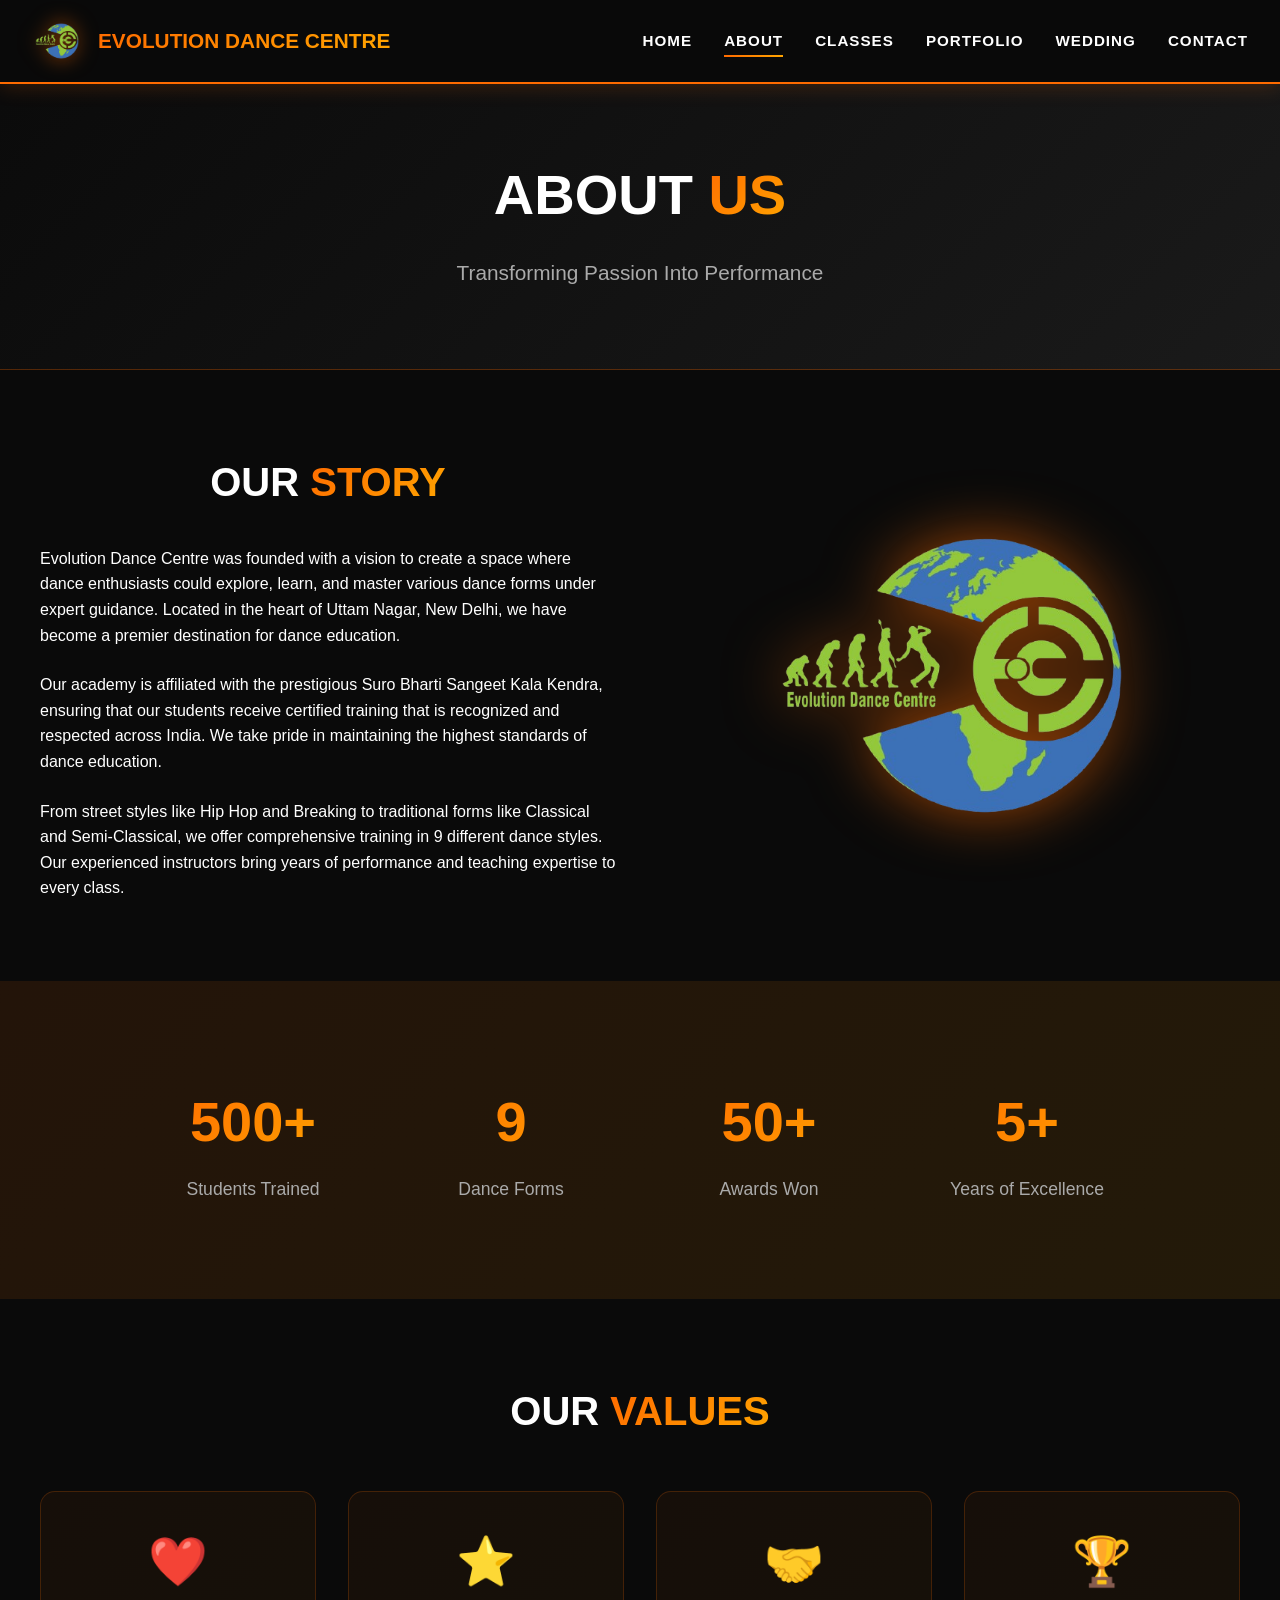
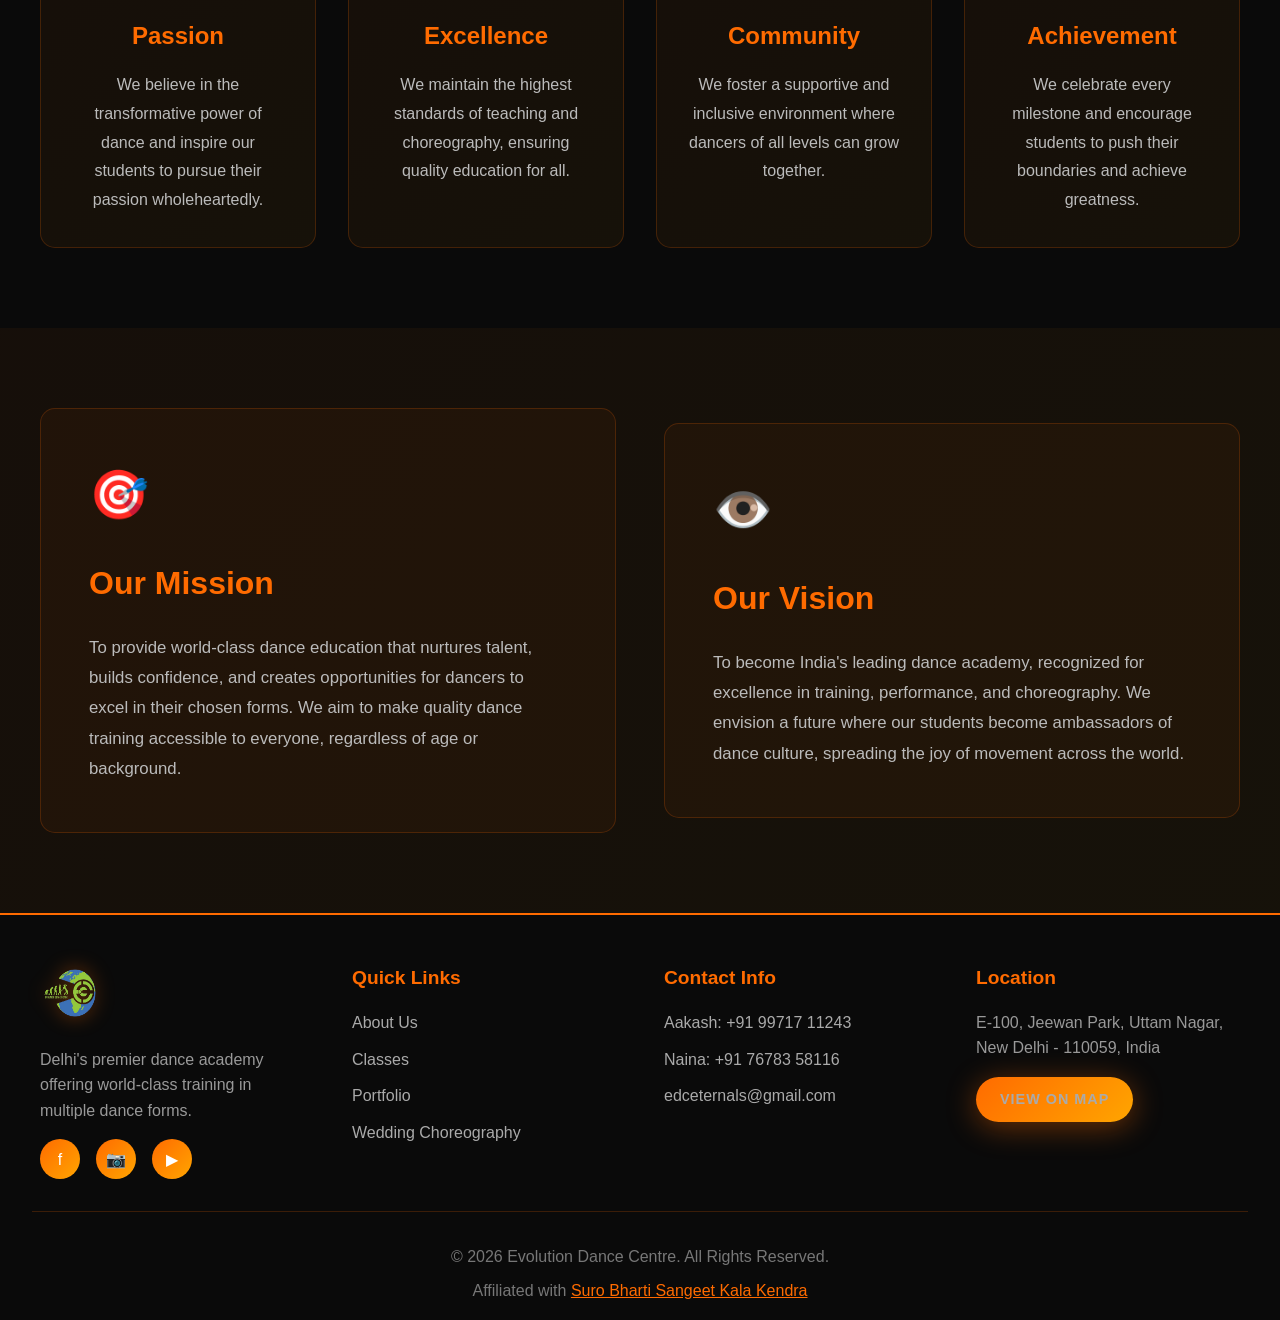
==== commit ce65bf26: "Update about.html" ====
--- a/about.html
+++ b/about.html
@@ -4,197 +4,161 @@
     <meta charset="UTF-8">
     <meta name="viewport" content="width=device-width, initial-scale=1.0">
     <title>About Us - Evolution Dance Centre</title>
+    <link rel="icon" type="image/png" href="logo.png">
     <link rel="stylesheet" href="styles.css">
-    <link rel="stylesheet" href="https://cdnjs.cloudflare.com/ajax/libs/font-awesome/6.4.0/css/all.min.css">
 </head>
 <body>
-    <!-- Navigation -->
-    <nav class="navbar" id="navbar">
+    <nav>
         <div class="nav-container">
-            <div class="logo">
+            <div class="logo-section">
                 <img src="logo.png" alt="Evolution Dance Centre Logo">
                 <span>EVOLUTION DANCE CENTRE</span>
             </div>
-            <div class="hamburger" id="hamburger">
+            <div class="hamburger" onclick="toggleMenu()">
                 <span></span>
                 <span></span>
                 <span></span>
             </div>
-            <ul class="nav-menu" id="nav-menu">
+            <ul class="nav-links" id="navLinks">
                 <li><a href="index.html">HOME</a></li>
                 <li><a href="about.html" class="active">ABOUT</a></li>
                 <li><a href="classes.html">CLASSES</a></li>
                 <li><a href="portfolio.html">PORTFOLIO</a></li>
-                <li><a href="wedding.html">WEDDING CHOREOGRAPHY</a></li>
+                <li><a href="wedding.html">WEDDING</a></li>
                 <li><a href="contact.html">CONTACT</a></li>
             </ul>
         </div>
     </nav>
 
-    <!-- Page Header -->
-    <section class="page-header">
-        <div class="page-header-overlay"></div>
+    <div class="page-header">
+        <h1>ABOUT <span>US</span></h1>
+        <p>Transforming Passion Into Performance</p>
+    </div>
+
+    <section class="content-section">
         <div class="container">
-            <h1>ABOUT US</h1>
-            <p>Discover Our Story & Vision</p>
-        </div>
-    </section>
-
-    <!-- About Content -->
-    <section class="about-section">
-        <div class="container">
-            <div class="about-grid">
-                <div class="about-content">
-                    <h2>Welcome to <span>EVOLUTION DANCE CENTRE</span></h2>
-                    <p class="lead">Where passion meets precision, and movement tells stories.</p>
-                    <p>Evolution Dance Centre is Delhi's premier dance academy, dedicated to nurturing talent and passion for dance across all age groups and skill levels. Located in the heart of Uttam Nagar, we have been transforming lives through the art of dance.</p>
-                    <p>Our state-of-the-art facility offers both online and offline classes, making quality dance education accessible to everyone. We pride ourselves on our diverse curriculum that spans from traditional Indian classical dance to contemporary street styles.</p>
-                    <div class="about-stats">
-                        <div class="stat-item">
-                            <h3>500+</h3>
-                            <p>Happy Students</p>
-                        </div>
-                        <div class="stat-item">
-                            <h3>9</h3>
-                            <p>Dance Forms</p>
-                        </div>
-                        <div class="stat-item">
-                            <h3>15+</h3>
-                            <p>Expert Instructors</p>
-                        </div>
-                        <div class="stat-item">
-                            <h3>100+</h3>
-                            <p>Performances</p>
-                        </div>
-                    </div>
+            <div class="two-column">
+                <div>
+                    <h2 class="section-title">OUR <span>STORY</span></h2>
+                    <p style="margin-bottom: 1.5rem;">Evolution Dance Centre was founded with a vision to create a space where dance enthusiasts could explore, learn, and master various dance forms under expert guidance. Located in the heart of Uttam Nagar, New Delhi, we have become a premier destination for dance education.</p>
+                    <p style="margin-bottom: 1.5rem;">Our academy is affiliated with the prestigious Suro Bharti Sangeet Kala Kendra, ensuring that our students receive certified training that is recognized and respected across India. We take pride in maintaining the highest standards of dance education.</p>
+                    <p>From street styles like Hip Hop and Breaking to traditional forms like Classical and Semi-Classical, we offer comprehensive training in 9 different dance styles. Our experienced instructors bring years of performance and teaching expertise to every class.</p>
                 </div>
                 <div class="about-image">
-                    <div class="image-placeholder">
-                        <i class="fas fa-users"></i>
-                        <p>Our Dance Family</p>
-                    </div>
+                    <img src="logo.png" alt="Evolution Dance Centre" style="width: 100%; max-width: 400px; margin: 0 auto; display: block; filter: drop-shadow(0 0 30px rgba(255, 107, 0, 0.6));">
                 </div>
             </div>
         </div>
     </section>
 
-    <!-- Mission & Vision -->
-    <section class="mission-vision">
+    <section class="stats-section">
         <div class="container">
-            <div class="mv-grid">
-                <div class="mv-card">
-                    <i class="fas fa-bullseye"></i>
-                    <h3>Our Mission</h3>
-                    <p>To provide world-class dance education that empowers individuals to express themselves through movement, build confidence, and achieve their artistic goals while preserving cultural heritage and embracing contemporary styles.</p>
+            <div class="stats-grid">
+                <div class="stat-card">
+                    <h3>500+</h3>
+                    <p>Students Trained</p>
                 </div>
-                <div class="mv-card">
-                    <i class="fas fa-eye"></i>
-                    <h3>Our Vision</h3>
-                    <p>To be recognized as India's leading dance academy that bridges traditional and modern dance forms, creating a community of passionate dancers who inspire and innovate in the world of performing arts.</p>
+                <div class="stat-card">
+                    <h3>9</h3>
+                    <p>Dance Forms</p>
+                </div>
+                <div class="stat-card">
+                    <h3>50+</h3>
+                    <p>Awards Won</p>
+                </div>
+                <div class="stat-card">
+                    <h3>5+</h3>
+                    <p>Years of Excellence</p>
                 </div>
             </div>
         </div>
     </section>
 
-    <!-- Affiliation -->
-    <section class="affiliation-section">
+    <section class="content-section">
         <div class="container">
-            <h2 class="section-title">OUR <span>AFFILIATION</span></h2>
-            <div class="affiliation-content">
-                <div class="affiliation-logo">
-                    <i class="fas fa-certificate"></i>
+            <h2 class="section-title">OUR <span>VALUES</span></h2>
+            <div class="values-grid">
+                <div class="value-card">
+                    <div class="value-icon">❤️</div>
+                    <h3>Passion</h3>
+                    <p>We believe in the transformative power of dance and inspire our students to pursue their passion wholeheartedly.</p>
                 </div>
-                <div class="affiliation-text">
-                    <h3>Suro Bharti Sangeet Kala Kendra</h3>
-                    <p>We are proud to be affiliated with Suro Bharti Sangeet Kala Kendra, a prestigious organization dedicated to promoting Indian music and dance. This affiliation ensures that our students receive certified training that is recognized nationally.</p>
-                    <a href="https://sskalakendra.org" target="_blank" class="btn btn-primary">VISIT OFFICIAL WEBSITE</a>
+                <div class="value-card">
+                    <div class="value-icon">⭐</div>
+                    <h3>Excellence</h3>
+                    <p>We maintain the highest standards of teaching and choreography, ensuring quality education for all.</p>
+                </div>
+                <div class="value-card">
+                    <div class="value-icon">🤝</div>
+                    <h3>Community</h3>
+                    <p>We foster a supportive and inclusive environment where dancers of all levels can grow together.</p>
+                </div>
+                <div class="value-card">
+                    <div class="value-icon">🏆</div>
+                    <h3>Achievement</h3>
+                    <p>We celebrate every milestone and encourage students to push their boundaries and achieve greatness.</p>
                 </div>
             </div>
         </div>
     </section>
 
-    <!-- Why Choose Us -->
-    <section class="why-choose">
+    <section class="mission-vision">
         <div class="container">
-            <h2 class="section-title">WHY <span>CHOOSE US</span></h2>
-            <div class="reasons-grid">
-                <div class="reason-card">
-                    <i class="fas fa-chalkboard-teacher"></i>
-                    <h3>Expert Faculty</h3>
-                    <p>Learn from certified instructors with years of performance and teaching experience</p>
+            <div class="two-column">
+                <div class="mission-card">
+                    <div class="mv-icon">🎯</div>
+                    <h2>Our Mission</h2>
+                    <p>To provide world-class dance education that nurtures talent, builds confidence, and creates opportunities for dancers to excel in their chosen forms. We aim to make quality dance training accessible to everyone, regardless of age or background.</p>
                 </div>
-                <div class="reason-card">
-                    <i class="fas fa-building"></i>
-                    <h3>Modern Infrastructure</h3>
-                    <p>Train in spacious, air-conditioned studios with professional sound systems and mirrors</p>
-                </div>
-                <div class="reason-card">
-                    <i class="fas fa-users-class"></i>
-                    <h3>Small Batch Sizes</h3>
-                    <p>Personalized attention with limited students per batch for effective learning</p>
-                </div>
-                <div class="reason-card">
-                    <i class="fas fa-calendar-alt"></i>
-                    <h3>Flexible Timings</h3>
-                    <p>Multiple batch timings to suit students, working professionals, and homemakers</p>
-                </div>
-                <div class="reason-card">
-                    <i class="fas fa-laptop"></i>
-                    <h3>Online Classes</h3>
-                    <p>Learn from the comfort of your home with our live interactive online sessions</p>
-                </div>
-                <div class="reason-card">
-                    <i class="fas fa-trophy"></i>
-                    <h3>Performance Opportunities</h3>
-                    <p>Regular stage shows, competitions, and events to showcase your talent</p>
+                <div class="vision-card">
+                    <div class="mv-icon">👁️</div>
+                    <h2>Our Vision</h2>
+                    <p>To become India's leading dance academy, recognized for excellence in training, performance, and choreography. We envision a future where our students become ambassadors of dance culture, spreading the joy of movement across the world.</p>
                 </div>
             </div>
         </div>
     </section>
 
-    <!-- Footer -->
-    <footer class="footer">
-        <div class="container">
-            <div class="footer-grid">
-                <div class="footer-col">
-                    <img src="logo.png" alt="Evolution Dance Centre" class="footer-logo">
-                    <p>Delhi's premier dance academy offering world-class training in multiple dance forms.</p>
-                    <div class="social-links">
-                        <a href="https://www.facebook.com/share/1BMeq9kMNm/?mibextid=wwXIfr" target="_blank"><i class="fab fa-facebook"></i></a>
-                        <a href="https://www.instagram.com/evolutiondance_centre?igsh=aGJnZWt2N3cwN3Jk" target="_blank"><i class="fab fa-instagram"></i></a>
-                        <a href="https://youtube.com/@edceternals-g3i?si=o3Gl9xt_s5TvM05G" target="_blank"><i class="fab fa-youtube"></i></a>
-                    </div>
-                </div>
-                <div class="footer-col">
-                    <h3>Quick Links</h3>
-                    <ul>
-                        <li><a href="about.html">About Us</a></li>
-                        <li><a href="classes.html">Classes</a></li>
-                        <li><a href="portfolio.html">Portfolio</a></li>
-                        <li><a href="wedding.html">Wedding Choreography</a></li>
-                    </ul>
-                </div>
-                <div class="footer-col">
-                    <h3>Contact Info</h3>
-                    <ul class="contact-info">
-                        <li><i class="fas fa-phone"></i> Aakash: <a href="tel:+919971711243">+91 99717 11243</a></li>
-                        <li><i class="fas fa-phone"></i> Naina: <a href="tel:+917678358116">+91 76783 58116</a></li>
-                        <li><i class="fas fa-envelope"></i> <a href="mailto:edceternals@gmail.com">edceternals@gmail.com</a></li>
-                    </ul>
-                </div>
-                <div class="footer-col">
-                    <h3>Location</h3>
-                    <p><i class="fas fa-map-marker-alt"></i> E-100, Jeewan Park, Uttam Nagar, New Delhi - 110059, India</p>
-                    <a href="https://maps.app.goo.gl/u1rHMDnFRvYDN3hL6?g_st=ic" target="_blank" class="btn btn-map">VIEW ON MAP</a>
+    <footer>
+        <div class="footer-grid">
+            <div class="footer-col">
+                <img src="logo.png" alt="Evolution Dance Centre" class="footer-logo">
+                <p style="color: #999; margin-bottom: 1rem;">Delhi's premier dance academy offering world-class training in multiple dance forms.</p>
+                <div class="social-links">
+                    <a href="https://www.facebook.com/share/1BMeq9kMNm/?mibextid=wwXIfr" target="_blank">f</a>
+                    <a href="https://www.instagram.com/evolutiondance_centre?igsh=aGJnZWt2N3cwN3Jk" target="_blank">📷</a>
+                    <a href="https://youtube.com/@edceternals-g3i?si=o3Gl9xt_s5TvM05G" target="_blank">▶</a>
                 </div>
             </div>
-            <div class="footer-bottom">
-                <p>&copy; 2026 Evolution Dance Centre. All Rights Reserved.</p>
-                <p>Affiliated with <a href="https://sskalakendra.org" target="_blank">Suro Bharti Sangeet Kala Kendra</a></p>
+            <div class="footer-col">
+                <h3>Quick Links</h3>
+                <ul>
+                    <li><a href="about.html">About Us</a></li>
+                    <li><a href="classes.html">Classes</a></li>
+                    <li><a href="portfolio.html">Portfolio</a></li>
+                    <li><a href="wedding.html">Wedding Choreography</a></li>
+                </ul>
             </div>
+            <div class="footer-col">
+                <h3>Contact Info</h3>
+                <ul>
+                    <li><a href="tel:+919971711243">Aakash: +91 99717 11243</a></li>
+                    <li><a href="tel:+917678358116">Naina: +91 76783 58116</a></li>
+                    <li><a href="mailto:edceternals@gmail.com">edceternals@gmail.com</a></li>
+                </ul>
+            </div>
+            <div class="footer-col">
+                <h3>Location</h3>
+                <p style="color: #999;">E-100, Jeewan Park, Uttam Nagar, New Delhi - 110059, India</p>
+                <a href="https://maps.app.goo.gl/cfJKi5iW6E18Kwmt6?g_st=ic" target="_blank" class="btn btn-primary" style="display: inline-block; margin-top: 1rem; padding: 0.7rem 1.5rem; font-size: 0.9rem;">VIEW ON MAP</a>
+            </div>
+        </div>
+        <div class="footer-bottom">
+            <p>&copy; 2026 Evolution Dance Centre. All Rights Reserved.</p>
+            <p style="margin-top: 0.5rem;">Affiliated with <a href="https://sskalakendra.org" target="_blank" style="color: var(--primary);">Suro Bharti Sangeet Kala Kendra</a></p>
         </div>
     </footer>
 
     <script src="script.js"></script>
 </body>
-</html>+</html>
--- a/styles.css
+++ b/styles.css
@@ -1,4 +1,3 @@
-/* ===== RESET & BASE STYLES ===== */
 * {
     margin: 0;
     padding: 0;
@@ -6,15 +5,13 @@
 }
 
 :root {
-    --primary-color: #ff0066;
-    --secondary-color: #00ccff;
-    --dark-bg: #0a0a0a;
-    --light-bg: #1a1a1a;
-    --text-light: #ffffff;
-    --text-gray: #cccccc;
-    --accent-gradient: linear-gradient(135deg, #ff0066, #ff6600);
-    --secondary-gradient: linear-gradient(135deg, #00ccff, #0066ff);
-    --transition: all 0.3s cubic-bezier(0.4, 0, 0.2, 1);
+    --primary: #ff6b00;
+    --secondary: #ffa500;
+    --dark: #1a1a1a;
+    --darker: #0a0a0a;
+    --light: #ffffff;
+    --gray: #666;
+    --accent: #ff8c00;
 }
 
 html {
@@ -22,107 +19,99 @@
 }
 
 body {
-    font-family: 'Poppins', 'Segoe UI', sans-serif;
-    background: var(--dark-bg);
-    color: var(--text-light);
+    font-family: 'Segoe UI', Tahoma, Geneva, Verdana, sans-serif;
+    background: var(--darker);
+    color: var(--light);
     line-height: 1.6;
     overflow-x: hidden;
 }
 
-.container {
-    max-width: 1200px;
-    margin: 0 auto;
-    padding: 0 20px;
-}
-
-img {
-    max-width: 100%;
-    height: auto;
-}
-
-a {
-    text-decoration: none;
-    color: inherit;
-    transition: var(--transition);
-}
-
-ul {
-    list-style: none;
-}
-
-/* ===== NAVIGATION ===== */
-.navbar {
+::-webkit-scrollbar {
+    width: 10px;
+}
+
+::-webkit-scrollbar-track {
+    background: var(--darker);
+}
+
+::-webkit-scrollbar-thumb {
+    background: linear-gradient(180deg, var(--primary), var(--secondary));
+    border-radius: 5px;
+}
+
+/* Navigation */
+nav {
     position: fixed;
     top: 0;
     width: 100%;
-    background: rgba(10, 10, 10, 0.95);
+    background: rgba(10, 10, 10, 0.98);
     backdrop-filter: blur(10px);
     z-index: 1000;
-    padding: 15px 0;
-    border-bottom: 2px solid rgba(255, 0, 102, 0.2);
-    transition: var(--transition);
-}
-
-.navbar.scrolled {
-    background: rgba(10, 10, 10, 0.98);
-    box-shadow: 0 5px 30px rgba(255, 0, 102, 0.3);
+    border-bottom: 2px solid var(--primary);
+    box-shadow: 0 2px 20px rgba(255, 107, 0, 0.2);
 }
 
 .nav-container {
     max-width: 1400px;
     margin: 0 auto;
-    padding: 0 30px;
+    padding: 1rem 2rem;
     display: flex;
     justify-content: space-between;
     align-items: center;
 }
 
-.logo {
+.logo-section {
     display: flex;
     align-items: center;
-    gap: 15px;
+    gap: 1rem;
+}
+
+.logo-section img {
+    height: 50px;
+    width: 50px;
+    object-fit: contain;
+    filter: drop-shadow(0 0 10px rgba(255, 107, 0, 0.6));
+}
+
+.logo-section span {
     font-size: 1.3rem;
     font-weight: 700;
-    background: var(--accent-gradient);
+    background: linear-gradient(135deg, var(--primary), var(--secondary));
     -webkit-background-clip: text;
     -webkit-text-fill-color: transparent;
-    background-clip: text;
-}
-
-.logo img {
-    width: 50px;
-    height: 50px;
-    object-fit: contain;
-    filter: drop-shadow(0 0 10px rgba(255, 0, 102, 0.5));
-}
-
-.nav-menu {
-    display: flex;
-    gap: 35px;
+}
+
+.nav-links {
+    display: flex;
+    list-style: none;
+    gap: 2rem;
     align-items: center;
 }
 
-.nav-menu a {
-    font-weight: 500;
+.nav-links a {
+    color: var(--light);
+    text-decoration: none;
+    font-weight: 600;
     font-size: 0.95rem;
     letter-spacing: 1px;
+    padding: 0.5rem 0;
     position: relative;
-    padding: 5px 0;
-}
-
-.nav-menu a::after {
+    transition: color 0.3s;
+}
+
+.nav-links a::after {
     content: '';
     position: absolute;
     bottom: 0;
     left: 0;
     width: 0;
     height: 2px;
-    background: var(--accent-gradient);
-    transition: width 0.3s ease;
-}
-
-.nav-menu a:hover::after,
-.nav-menu a.active::after {
+    background: linear-gradient(90deg, var(--primary), var(--secondary));
+    transition: width 0.3s;
+}
+
+.nav-links a:hover::after,
+.nav-links a.active::after {
     width: 100%;
 }
 
@@ -136,1715 +125,633 @@
 .hamburger span {
     width: 25px;
     height: 3px;
-    background: var(--primary-color);
-    transition: var(--transition);
-}
-
-/* ===== HERO LOGO ===== */
-.hero-logo-container {
-    margin-bottom: 30px;
-    animation: logoFloat 3s ease-in-out infinite;
-}
-
-.hero-logo {
-    width: 180px;
-    height: 180px;
-    object-fit: contain;
-    filter: drop-shadow(0 0 30px rgba(255, 0, 102, 0.6)) 
-            drop-shadow(0 0 60px rgba(0, 204, 255, 0.4));
-    animation: logoPulse 2s ease-in-out infinite;
-    border-radius: 50%;
-    background: radial-gradient(circle, rgba(255, 255, 255, 0.1) 0%, transparent 70%);
-    padding: 10px;
-}
-
-@keyframes logoFloat {
-    0%, 100% {
-        transform: translateY(0px);
-    }
-    50% {
-        transform: translateY(-15px);
-    }
-}
-
-@keyframes logoPulse {
-    0%, 100% {
-        filter: drop-shadow(0 0 30px rgba(255, 0, 102, 0.6)) 
-                drop-shadow(0 0 60px rgba(0, 204, 255, 0.4));
-    }
-    50% {
-        filter: drop-shadow(0 0 40px rgba(255, 0, 102, 0.8)) 
-                drop-shadow(0 0 80px rgba(0, 204, 255, 0.6));
-    }
-}
-
-/* Responsive logo sizes */
-@media (max-width: 768px) {
-    .hero-logo {
-        width: 140px;
-        height: 140px;
-    }
-}
-
-@media (max-width: 480px) {
-    .hero-logo {
-        width: 120px;
-        height: 120px;
-    }
-    
-    .hero-logo-container {
-        margin-bottom: 20px;
-    }
-}
-
-/* ===== BUTTONS ===== */
-.btn {
+    background: var(--primary);
+    transition: all 0.3s;
+}
+
+/* Page Header */
+.page-header {
+    padding: 150px 2rem 80px;
+    text-align: center;
+    background: linear-gradient(135deg, var(--darker) 0%, var(--dark) 100%);
+    border-bottom: 1px solid rgba(255, 107, 0, 0.3);
+}
+
+.page-header h1 {
+    font-size: 3.5rem;
+    font-weight: 900;
+    margin-bottom: 1rem;
+}
+
+.page-header h1 span {
+    background: linear-gradient(135deg, var(--primary), var(--secondary));
+    -webkit-background-clip: text;
+    -webkit-text-fill-color: transparent;
+}
+
+.page-header p {
+    font-size: 1.3rem;
+    color: #aaa;
+}
+
+/* Content Sections */
+.content-section {
+    padding: 5rem 2rem;
+}
+
+.container {
+    max-width: 1200px;
+    margin: 0 auto;
+}
+
+.section-title {
+    font-size: 2.5rem;
+    font-weight: 900;
+    margin-bottom: 2rem;
+    text-align: center;
+}
+
+.section-title span {
+    background: linear-gradient(135deg, var(--primary), var(--secondary));
+    -webkit-background-clip: text;
+    -webkit-text-fill-color: transparent;
+}
+
+.two-column {
+    display: grid;
+    grid-template-columns: repeat(auto-fit, minmax(300px, 1fr));
+    gap: 3rem;
+    align-items: center;
+}
+
+/* Stats Section */
+.stats-section {
+    padding: 4rem 2rem;
+    background: linear-gradient(135deg, rgba(255, 107, 0, 0.1), rgba(255, 165, 0, 0.1));
+}
+
+.stats-grid {
+    display: grid;
+    grid-template-columns: repeat(auto-fit, minmax(200px, 1fr));
+    gap: 2rem;
+    max-width: 1000px;
+    margin: 0 auto;
+}
+
+.stat-card {
+    text-align: center;
+    padding: 2rem;
+}
+
+.stat-card h3 {
+    font-size: 3.5rem;
+    font-weight: 900;
+    background: linear-gradient(135deg, var(--primary), var(--secondary));
+    -webkit-background-clip: text;
+    -webkit-text-fill-color: transparent;
+    margin-bottom: 0.5rem;
+}
+
+.stat-card p {
+    color: #aaa;
+    font-size: 1.1rem;
+}
+
+/* Values Grid */
+.values-grid {
+    display: grid;
+    grid-template-columns: repeat(auto-fit, minmax(250px, 1fr));
+    gap: 2rem;
+    margin-top: 3rem;
+}
+
+.value-card {
+    padding: 2rem;
+    background: linear-gradient(135deg, rgba(255, 107, 0, 0.05), rgba(255, 165, 0, 0.05));
+    border-radius: 15px;
+    border: 1px solid rgba(255, 107, 0, 0.2);
+    text-align: center;
+    transition: all 0.3s;
+}
+
+.value-card:hover {
+    transform: translateY(-10px);
+    border-color: var(--primary);
+    box-shadow: 0 10px 40px rgba(255, 107, 0, 0.3);
+}
+
+.value-icon {
+    font-size: 3rem;
+    margin-bottom: 1rem;
+}
+
+.value-card h3 {
+    font-size: 1.5rem;
+    color: var(--primary);
+    margin-bottom: 1rem;
+}
+
+.value-card p {
+    color: #bbb;
+    line-height: 1.8;
+}
+
+/* Mission Vision */
+.mission-vision {
+    padding: 5rem 2rem;
+    background: linear-gradient(135deg, rgba(255, 107, 0, 0.05), rgba(255, 165, 0, 0.05));
+}
+
+.mission-card,
+.vision-card {
+    padding: 3rem;
+    background: rgba(255, 107, 0, 0.05);
+    border-radius: 15px;
+    border: 1px solid rgba(255, 107, 0, 0.2);
+}
+
+.mv-icon {
+    font-size: 3rem;
+    margin-bottom: 1.5rem;
+}
+
+.mission-card h2,
+.vision-card h2 {
+    font-size: 2rem;
+    color: var(--primary);
+    margin-bottom: 1.5rem;
+}
+
+.mission-card p,
+.vision-card p {
+    color: #bbb;
+    line-height: 1.8;
+    font-size: 1.05rem;
+}
+
+/* Classes Grid */
+.classes-grid {
+    display: grid;
+    grid-template-columns: repeat(auto-fit, minmax(300px, 1fr));
+    gap: 2rem;
+    margin-top: 3rem;
+}
+
+.class-card {
+    padding: 2.5rem;
+    background: linear-gradient(135deg, rgba(255, 107, 0, 0.05), rgba(255, 165, 0, 0.05));
+    border-radius: 15px;
+    border: 1px solid rgba(255, 107, 0, 0.2);
+    transition: all 0.3s;
+}
+
+.class-card:hover {
+    transform: translateY(-10px);
+    border-color: var(--primary);
+    box-shadow: 0 10px 40px rgba(255, 107, 0, 0.3);
+}
+
+.class-header {
+    margin-bottom: 1.5rem;
+}
+
+.class-header h3 {
+    font-size: 1.8rem;
+    color: var(--primary);
+    margin-bottom: 0.5rem;
+}
+
+.class-level {
     display: inline-block;
-    padding: 15px 35px;
+    padding: 0.3rem 1rem;
+    background: rgba(255, 107, 0, 0.2);
+    border-radius: 20px;
+    font-size: 0.85rem;
+    color: var(--secondary);
+    border: 1px solid rgba(255, 107, 0, 0.3);
+}
+
+.class-details {
+    margin: 1.5rem 0;
+}
+
+.detail-item {
+    display: flex;
+    align-items: center;
+    gap: 0.7rem;
+    margin-bottom: 0.8rem;
+    color: #bbb;
+}
+
+.detail-icon {
+    color: var(--primary);
+    font-size: 1.1rem;
+}
+
+.class-card p {
+    color: #aaa;
+    line-height: 1.7;
+}
+
+/* Video Gallery */
+.video-section {
+    padding: 4rem 2rem;
+    background: linear-gradient(135deg, rgba(255, 107, 0, 0.05), rgba(255, 165, 0, 0.05));
+}
+
+.filter-buttons {
+    display: flex;
+    gap: 1rem;
+    justify-content: center;
+    flex-wrap: wrap;
+    margin-bottom: 3rem;
+}
+
+.filter-btn {
+    padding: 0.7rem 1.5rem;
+    background: rgba(255, 107, 0, 0.1);
+    border: 1px solid rgba(255, 107, 0, 0.3);
+    color: var(--light);
+    border-radius: 25px;
+    cursor: pointer;
     font-weight: 600;
-    text-transform: uppercase;
-    letter-spacing: 1px;
-    border-radius: 50px;
+    transition: all 0.3s;
+}
+
+.filter-btn:hover,
+.filter-btn.active {
+    background: linear-gradient(135deg, var(--primary), var(--secondary));
+    border-color: var(--primary);
+    transform: translateY(-2px);
+}
+
+.video-grid {
+    display: grid;
+    grid-template-columns: repeat(auto-fill, minmax(300px, 1fr));
+    gap: 2rem;
+}
+
+.video-card {
+    background: rgba(255, 107, 0, 0.05);
+    border-radius: 15px;
+    overflow: hidden;
+    border: 1px solid rgba(255, 107, 0, 0.2);
+    transition: all 0.3s;
+}
+
+.video-card:hover {
+    transform: translateY(-10px);
+    box-shadow: 0 10px 40px rgba(255, 107, 0, 0.3);
+}
+
+.video-thumbnail {
+    position: relative;
+    padding-top: 56.25%;
+    background: linear-gradient(135deg, rgba(255, 107, 0, 0.2), rgba(255, 165, 0, 0.2));
     cursor: pointer;
-    border: none;
-    transition: var(--transition);
-    position: relative;
-    overflow: hidden;
-}
-
-.btn::before {
-    content: '';
+}
+
+.video-thumbnail::after {
+    content: '▶';
     position: absolute;
     top: 50%;
     left: 50%;
-    width: 0;
-    height: 0;
-    border-radius: 50%;
-    background: rgba(255, 255, 255, 0.2);
     transform: translate(-50%, -50%);
-    transition: width 0.6s, height 0.6s;
-}
-
-.btn:hover::before {
-    width: 300px;
-    height: 300px;
-}
-
-.btn-primary {
-    background: var(--accent-gradient);
-    color: white;
-}
-
-.btn-primary:hover {
-    transform: translateY(-3px);
-    box-shadow: 0 10px 30px rgba(255, 0, 102, 0.4);
-}
-
-.btn-secondary {
-    background: transparent;
-    border: 2px solid var(--primary-color);
-    color: var(--primary-color);
-}
-
-.btn-secondary:hover {
-    background: var(--primary-color);
-    color: white;
-}
-
-.btn-small {
-    padding: 10px 25px;
-    font-size: 0.9rem;
-}
-
-.btn-large {
-    padding: 18px 45px;
-    font-size: 1.1rem;
-}
-
-.btn-map {
-    background: var(--secondary-gradient);
-    color: white;
-    padding: 10px 20px;
-    margin-top: 10px;
-    font-size: 0.85rem;
-}
-
-/* ===== AFFILIATION BANNER ===== */
-.affiliation-banner {
-    background: var(--light-bg);
-    padding: 15px 0;
-    text-align: center;
-    border-top: 2px solid rgba(255, 0, 102, 0.3);
-    border-bottom: 2px solid rgba(255, 0, 102, 0.3);
-}
-
-.affiliation-link {
-    color: var(--secondary-color);
-    font-weight: 600;
-    text-decoration: underline;
-}
-
-.affiliation-link:hover {
-    color: var(--primary-color);
-}
-
-/* ===== SECTIONS ===== */
-section {
-    padding: 80px 0;
-}
-
-.section-title {
-    text-align: center;
-    font-size: clamp(2rem, 5vw, 3rem);
-    font-weight: 800;
-    margin-bottom: 50px;
-    text-transform: uppercase;
-}
-
-.section-title span {
-    background: var(--accent-gradient);
-    -webkit-background-clip: text;
-    -webkit-text-fill-color: transparent;
-    background-clip: text;
-}
-
-.section-subtitle {
-    text-align: center;
-    color: var(--text-gray);
-    font-size: 1.1rem;
-    margin-top: -30px;
-    margin-bottom: 50px;
-}
-
-/* ===== DANCE FORMS ===== */
-.dance-forms {
-    background: var(--light-bg);
-}
-
-.forms-grid {
-    display: grid;
-    grid-template-columns: repeat(auto-fit, minmax(280px, 1fr));
-    gap: 30px;
-}
-
-.form-card {
-    background: rgba(255, 255, 255, 0.05);
-    padding: 40px 30px;
-    border-radius: 20px;
-    text-align: center;
-    border: 2px solid transparent;
-    transition: var(--transition);
-    cursor: pointer;
-}
-
-.form-card:hover {
-    border-color: var(--primary-color);
-    transform: translateY(-10px);
-    box-shadow: 0 15px 40px rgba(255, 0, 102, 0.3);
-}
-
-.form-icon {
     font-size: 3rem;
-    margin-bottom: 20px;
-}
-
-.form-card h3 {
-    font-size: 1.5rem;
-    margin-bottom: 10px;
-    color: var(--primary-color);
-}
-
-.form-card p {
-    color: var(--text-gray);
-}
-
-/* ===== FEATURES ===== */
-.features-grid {
-    display: grid;
-    grid-template-columns: repeat(auto-fit, minmax(250px, 1fr));
-    gap: 40px;
-}
-
-.feature-card {
-    text-align: center;
-    padding: 40px 20px;
-}
-
-.feature-card i {
-    font-size: 3.5rem;
-    background: var(--accent-gradient);
-    -webkit-background-clip: text;
-    -webkit-text-fill-color: transparent;
-    background-clip: text;
-    margin-bottom: 20px;
-}
-
-.feature-card h3 {
-    font-size: 1.4rem;
-    margin-bottom: 15px;
-}
-
-.feature-card p {
-    color: var(--text-gray);
-}
-
-/* ===== CTA SECTION ===== */
-.cta-section {
-    background: var(--accent-gradient);
-    text-align: center;
-    padding: 80px 20px;
-}
-
-.cta-section h2 {
-    font-size: clamp(1.8rem, 4vw, 2.5rem);
-    margin-bottom: 20px;
-}
-
-.cta-section p {
-    font-size: 1.2rem;
-    margin-bottom: 30px;
-}
-
-.cta-buttons {
-    display: flex;
-    gap: 20px;
-    justify-content: center;
-    flex-wrap: wrap;
-}
-
-/* ===== FOOTER ===== */
-.footer {
-    background: #000;
-    padding: 60px 0 20px;
-    border-top: 3px solid var(--primary-color);
-}
-
-.footer-grid {
-    display: grid;
-    grid-template-columns: repeat(auto-fit, minmax(250px, 1fr));
-    gap: 40px;
-    margin-bottom: 40px;
-}
-
-.footer-logo {
+    color: var(--light);
+    background: var(--primary);
     width: 60px;
-    margin-bottom: 15px;
-}
-
-.footer-col h3 {
-    color: var(--primary-color);
-    margin-bottom: 20px;
-    font-size: 1.2rem;
-}
-
-.footer-col ul li {
-    margin-bottom: 10px;
-}
-
-.footer-col a:hover {
-    color: var(--primary-color);
-}
-
-.contact-info li {
-    display: flex;
-    align-items: center;
-    gap: 10px;
-    margin-bottom: 12px;
-}
-
-.contact-info i {
-    color: var(--primary-color);
-}
-
-.social-links {
-    display: flex;
-    gap: 15px;
-    margin-top: 20px;
-}
-
-.social-links a {
-    width: 40px;
-    height: 40px;
-    background: rgba(255, 0, 102, 0.1);
-    border: 2px solid var(--primary-color);
+    height: 60px;
     border-radius: 50%;
     display: flex;
     align-items: center;
     justify-content: center;
-    font-size: 1.2rem;
-    transition: var(--transition);
-}
-
-.social-links a:hover {
-    background: var(--primary-color);
-    transform: translateY(-5px);
-}
-
-.footer-bottom {
-    text-align: center;
-    padding-top: 30px;
-    border-top: 1px solid rgba(255, 255, 255, 0.1);
-    color: var(--text-gray);
-}
-
-.footer-bottom a {
-    color: var(--secondary-color);
-}
-
-/* ===== PAGE HEADER ===== */
-.page-header {
-    height: 50vh;
-    display: flex;
-    align-items: center;
-    justify-content: center;
-    background: linear-gradient(135deg, #0a0a0a 0%, #1a0a1a 100%);
-    position: relative;
-    margin-top: 80px;
-}
-
-.page-header-overlay {
-    position: absolute;
-    top: 0;
-    left: 0;
-    right: 0;
-    bottom: 0;
-    background: 
-        radial-gradient(circle at 30% 50%, rgba(255, 0, 102, 0.2) 0%, transparent 50%),
-        radial-gradient(circle at 70% 80%, rgba(0, 204, 255, 0.2) 0%, transparent 50%);
-}
-
-.page-header .container {
-    position: relative;
-    z-index: 2;
-    text-align: center;
-}
-
-.page-header h1 {
-    font-size: clamp(2.5rem, 6vw, 4rem);
-    font-weight: 900;
-    background: var(--accent-gradient);
-    -webkit-background-clip: text;
-    -webkit-text-fill-color: transparent;
-    background-clip: text;
-}
-
-.page-header p {
-    font-size: 1.3rem;
-    color: var(--text-gray);
-    margin-top: 15px;
-}
-
-/* ===== ABOUT PAGE ===== */
-.about-section {
-    padding: 80px 0;
-}
-
-.about-grid {
-    display: grid;
-    grid-template-columns: 1fr 1fr;
-    gap: 60px;
-    align-items: center;
-}
-
-.about-content .lead {
-    font-size: 1.3rem;
-    color: var(--secondary-color);
-    margin-bottom: 20px;
-}
-
-.about-content p {
-    color: var(--text-gray);
-    margin-bottom: 20px;
-    line-height: 1.8;
-}
-
-.about-stats {
-    display: grid;
-    grid-template-columns: repeat(2, 1fr);
-    gap: 30px;
-    margin-top: 40px;
-}
-
-.stat-item {
-    text-align: center;
-    padding: 30px;
-    background: rgba(255, 0, 102, 0.1);
-    border-radius: 15px;
-    border: 2px solid rgba(255, 0, 102, 0.3);
-}
-
-.stat-item h3 {
-    font-size: 3rem;
-    background: var(--accent-gradient);
-    -webkit-background-clip: text;
-    -webkit-text-fill-color: transparent;
-    background-clip: text;
-}
-
-.stat-item p {
-    color: var(--text-gray);
-    margin: 0;
-}
-
-.about-image .image-placeholder {
-    background: linear-gradient(135deg, rgba(255, 0, 102, 0.2), rgba(0, 204, 255, 0.2));
-    border-radius: 20px;
-    height: 500px;
-    display: flex;
-    flex-direction: column;
-    align-items: center;
-    justify-content: center;
-    border: 2px solid rgba(255, 0, 102, 0.3);
-}
-
-.image-placeholder i {
-    font-size: 5rem;
-    margin-bottom: 20px;
-    color: var(--primary-color);
-}
-
-/* ===== MISSION & VISION ===== */
-.mission-vision {
-    background: var(--light-bg);
-    padding: 80px 0;
-}
-
-.mv-grid {
+    transition: all 0.3s;
+}
+
+.video-card:hover .video-thumbnail::after {
+    transform: translate(-50%, -50%) scale(1.1);
+}
+
+.video-info {
+    padding: 1.5rem;
+}
+
+.video-info h4 {
+    font-size: 1.1rem;
+    margin-bottom: 0.5rem;
+    color: var(--light);
+}
+
+.video-category {
+    font-size: 0.85rem;
+    color: var(--primary);
+    text-transform: uppercase;
+    font-weight: 600;
+}
+
+/* Wedding Packages */
+.packages-grid {
     display: grid;
     grid-template-columns: repeat(auto-fit, minmax(300px, 1fr));
-    gap: 40px;
-}
-
-.mv-card {
-    background: rgba(255, 255, 255, 0.05);
-    padding: 50px 40px;
-    border-radius: 20px;
+    gap: 2rem;
+    margin-top: 3rem;
+}
+
+.package-card {
+    padding: 3rem 2rem;
+    background: linear-gradient(135deg, rgba(255, 107, 0, 0.05), rgba(255, 165, 0, 0.05));
+    border-radius: 15px;
+    border: 1px solid rgba(255, 107, 0, 0.2);
     text-align: center;
-    border: 2px solid transparent;
-    transition: var(--transition);
-}
-
-.mv-card:hover {
-    border-color: var(--primary-color);
-    transform: translateY(-5px);
-}
-
-.mv-card i {
-    font-size: 4rem;
-    background: var(--accent-gradient);
-    -webkit-background-clip: text;
-    -webkit-text-fill-color: transparent;
-    background-clip: text;
-    margin-bottom: 20px;
-}
-
-.mv-card h3 {
-    font-size: 1.8rem;
-    margin-bottom: 20px;
-}
-
-.mv-card p {
-    color: var(--text-gray);
-    line-height: 1.8;
-}
-
-/* ===== AFFILIATION SECTION ===== */
-.affiliation-section {
-    padding: 80px 0;
-}
-
-.affiliation-content {
-    display: grid;
-    grid-template-columns: 200px 1fr;
-    gap: 50px;
-    align-items: center;
-    background: rgba(255, 255, 255, 0.05);
-    padding: 60px;
-    border-radius: 20px;
-    border: 2px solid rgba(0, 204, 255, 0.3);
-}
-
-.affiliation-logo {
-    text-align: center;
-}
-
-.affiliation-logo i {
-    font-size: 8rem;
-    color: var(--secondary-color);
-}
-
-.affiliation-text h3 {
+    transition: all 0.3s;
+}
+
+.package-card.featured {
+    border: 2px solid var(--primary);
+    transform: scale(1.05);
+    background: linear-gradient(135deg, rgba(255, 107, 0, 0.1), rgba(255, 165, 0, 0.1));
+}
+
+.package-card:hover {
+    transform: translateY(-10px) scale(1.02);
+    box-shadow: 0 15px 50px rgba(255, 107, 0, 0.3);
+}
+
+.package-name {
     font-size: 2rem;
-    margin-bottom: 20px;
-    color: var(--secondary-color);
-}
-
-.affiliation-text p {
-    color: var(--text-gray);
-    line-height: 1.8;
-    margin-bottom: 30px;
-}
-
-/* ===== WHY CHOOSE US ===== */
-.why-choose {
-    background: var(--light-bg);
-    padding: 80px 0;
-}
-
-.reasons-grid {
-    display: grid;
-    grid-template-columns: repeat(auto-fit, minmax(300px, 1fr));
-    gap: 30px;
-}
-
-.reason-card {
-    background: rgba(255, 255, 255, 0.05);
-    padding: 40px 30px;
-    border-radius: 15px;
-    text-align: center;
-    transition: var(--transition);
-}
-
-.reason-card:hover {
-    transform: translateY(-10px);
-    box-shadow: 0 10px 30px rgba(255, 0, 102, 0.2);
-}
-
-.reason-card i {
-    font-size: 3rem;
-    color: var(--primary-color);
-    margin-bottom: 20px;
-}
-
-.reason-card h3 {
+    font-weight: 900;
+    color: var(--primary);
+    margin-bottom: 1rem;
+}
+
+.package-price {
     font-size: 1.3rem;
-    margin-bottom: 15px;
-}
-
-.reason-card p {
-    color: var(--text-gray);
-}
-
-/* ===== CLASSES PAGE ===== */
-.class-modes {
-    padding: 80px 0;
-    background: var(--light-bg);
-}
-
-.modes-grid {
+    color: #aaa;
+    margin-bottom: 2rem;
+}
+
+.package-features {
+    list-style: none;
+    margin-bottom: 2rem;
+    text-align: left;
+}
+
+.package-features li {
+    padding: 0.7rem 0;
+    color: #bbb;
+    border-bottom: 1px solid rgba(255, 107, 0, 0.1);
+}
+
+.package-features li::before {
+    content: '✓ ';
+    color: var(--primary);
+    font-weight: 900;
+    margin-right: 0.5rem;
+}
+
+/* Contact Form */
+.contact-content {
     display: grid;
     grid-template-columns: repeat(auto-fit, minmax(400px, 1fr));
-    gap: 40px;
-}
-
-.mode-card {
-    background: rgba(255, 255, 255, 0.05);
-    padding: 50px 40px;
-    border-radius: 20px;
-    border: 2px solid transparent;
-    transition: var(--transition);
-}
-
-.mode-card:hover {
-    border-color: var(--primary-color);
-    transform: translateY(-5px);
-}
-
-.mode-card i {
-    font-size: 4rem;
-    color: var(--primary-color);
-    margin-bottom: 25px;
-}
-
-.mode-card h3 {
-    font-size: 1.8rem;
-    margin-bottom: 20px;
-}
-
-.mode-card p {
-    color: var(--text-gray);
-    margin-bottom: 25px;
-    line-height: 1.8;
-}
-
-.mode-card ul {
-    list-style: none;
-}
-
-.mode-card ul li {
-    padding: 10px 0;
-    color: var(--text-gray);
-    display: flex;
-    align-items: center;
-    gap: 10px;
-}
-
-.mode-card ul li i {
-    font-size: 1rem;
-    color: var(--secondary-color);
-}
-
-/* ===== CLASS CARDS ===== */
-.classes-section {
-    padding: 80px 0;
-}
-
-.classes-grid {
-    display: grid;
-    grid-template-columns: repeat(auto-fill, minmax(350px, 1fr));
-    gap: 40px;
-}
-
-.class-card {
-    background: rgba(255, 255, 255, 0.05);
-    border-radius: 20px;
-    overflow: hidden;
-    transition: var(--transition);
-    border: 2px solid transparent;
-}
-
-.class-card:hover {
-    transform: translateY(-10px);
-    border-color: var(--primary-color);
-    box-shadow: 0 15px 40px rgba(255, 0, 102, 0.3);
-}
-
-.class-image {
-    height: 250px;
-    background: linear-gradient(135deg, rgba(255, 0, 102, 0.3), rgba(0, 204, 255, 0.3));
-    position: relative;
-    display: flex;
-    align-items: center;
-    justify-content: center;
-}
-
-.class-overlay {
-    text-align: center;
-}
-
-.class-tag {
-    background: var(--primary-color);
-    padding: 8px 20px;
-    border-radius: 20px;
-    font-size: 0.85rem;
-    font-weight: 600;
-}
-
-.class-content {
-    padding: 30px;
-}
-
-.class-content h3 {
-    font-size: 1.8rem;
-    margin-bottom: 15px;
-    color: var(--primary-color);
-}
-
-.class-content p {
-    color: var(--text-gray);
-    margin-bottom: 20px;
-    line-height: 1.7;
-}
-
-.class-details {
-    display: flex;
-    gap: 20px;
-    margin-bottom: 20px;
-    flex-wrap: wrap;
-}
-
-.class-details span {
-    display: flex;
-    align-items: center;
-    gap: 8px;
-    color: var(--text-gray);
-    font-size: 0.9rem;
-}
-
-.class-details i {
-    color: var(--secondary-color);
-}
-
-/* ===== AGE GROUPS ===== */
-.age-groups {
-    background: var(--light-bg);
-    padding: 80px 0;
-}
-
-.age-grid {
-    display: grid;
-    grid-template-columns: repeat(auto-fit, minmax(300px, 1fr));
-    gap: 40px;
-}
-
-.age-card {
-    background: rgba(255, 255, 255, 0.05);
-    padding: 50px 40px;
-    border-radius: 20px;
-    text-align: center;
-    transition: var(--transition);
-    border: 2px solid transparent;
-}
-
-.age-card:hover {
-    border-color: var(--secondary-color);
-    transform: translateY(-10px);
-}
-
-.age-card i {
-    font-size: 4rem;
-    color: var(--secondary-color);
-    margin-bottom: 25px;
-}
-
-.age-card h3 {
-    font-size: 1.5rem;
-    margin-bottom: 15px;
-}
-
-.age-card p {
-    color: var(--text-gray);
-    line-height: 1.7;
-}
-
-/* ===== PORTFOLIO PAGE ===== */
-.portfolio-filters {
-    display: flex;
-    justify-content: center;
-    gap: 15px;
-    margin-bottom: 50px;
-    flex-wrap: wrap;
-}
-
-.filter-btn {
-    padding: 12px 30px;
-    background: rgba(255, 255, 255, 0.05);
-    border: 2px solid rgba(255, 0, 102, 0.3);
-    color: var(--text-light);
-    cursor: pointer;
-    border-radius: 30px;
-    font-weight: 600;
-    transition: var(--transition);
-}
-
-.filter-btn:hover,
-.filter-btn.active {
-    background: var(--primary-color);
-    border-color: var(--primary-color);
-}
-
-.portfolio-grid {
-    display: grid;
-    grid-template-columns: repeat(auto-fill, minmax(350px, 1fr));
-    gap: 30px;
-}
-
-.portfolio-item {
+    gap: 4rem;
+}
+
+.contact-form {
+    background: linear-gradient(135deg, rgba(255, 107, 0, 0.05), rgba(255, 165, 0, 0.05));
+    padding: 3rem;
     border-radius: 15px;
-    overflow: hidden;
-    cursor: pointer;
-    position: relative;
-}
-
-.portfolio-image {
-    height: 400px;
-    background: linear-gradient(135deg, rgba(255, 0, 102, 0.3), rgba(0, 204, 255, 0.3));
-    position: relative;
-    overflow: hidden;
-}
-
-.portfolio-overlay {
-    position: absolute;
-    top: 0;
-    left: 0;
-    right: 0;
-    bottom: 0;
-    background: rgba(0, 0, 0, 0.85);
-    display: flex;
-    flex-direction: column;
-    align-items: center;
-    justify-content: center;
-    opacity: 0;
-    transition: var(--transition);
-    padding: 30px;
-    text-align: center;
-}
-
-.portfolio-item:hover .portfolio-overlay {
-    opacity: 1;
-}
-
-.portfolio-overlay h3 {
-    font-size: 1.5rem;
-    margin-bottom: 10px;
-}
-
-.portfolio-overlay p {
-    color: var(--text-gray);
-    margin-bottom: 20px;
-}
-
-.portfolio-overlay i {
-    font-size: 2.5rem;
-    color: var(--primary-color);
-}
-
-/* ===== VIDEO GALLERY ===== */
-.video-gallery {
-    background: var(--light-bg);
-    padding: 80px 0;
-}
-
-.youtube-cta {
-    text-align: center;
-    background: rgba(255, 0, 102, 0.1);
-    padding: 60px 40px;
-    border-radius: 20px;
-    margin-bottom: 50px;
-    border: 2px solid rgba(255, 0, 102, 0.3);
-}
-
-.youtube-cta i {
-    font-size: 5rem;
-    color: #ff0000;
-    margin-bottom: 20px;
-}
-
-.youtube-cta h3 {
-    font-size: 2rem;
-    margin-bottom: 15px;
-}
-
-.youtube-cta p {
-    color: var(--text-gray);
-    margin-bottom: 30px;
-}
-
-.video-grid {
-    display: grid;
-    grid-template-columns: repeat(auto-fit, minmax(300px, 1fr));
-    gap: 30px;
-}
-
-.video-item {
-    background: rgba(255, 255, 255, 0.05);
-    border-radius: 15px;
-    overflow: hidden;
-    transition: var(--transition);
-}
-
-.video-item:hover {
-    transform: translateY(-10px);
-}
-
-.video-thumbnail {
-    height: 200px;
-    background: linear-gradient(135deg, rgba(255, 0, 102, 0.3), rgba(0, 204, 255, 0.3));
-    display: flex;
-    align-items: center;
-    justify-content: center;
-    position: relative;
-}
-
-.video-thumbnail i {
-    font-size: 4rem;
-    color: #ff0000;
-}
-
-.play-button {
-    position: absolute;
-    width: 60px;
-    height: 60px;
-    background: rgba(255, 255, 255, 0.9);
-    border-radius: 50%;
-    display: flex;
-    align-items: center;
-    justify-content: center;
-}
-
-.play-button::before {
-    content: '';
-    width: 0;
-    height: 0;
-    border-left: 20px solid var(--primary-color);
-    border-top: 12px solid transparent;
-    border-bottom: 12px solid transparent;
-    margin-left: 5px;
-}
-
-.video-item h4 {
-    padding: 20px;
-    text-align: center;
-}
-
-/* ===== ACHIEVEMENTS ===== */
-.achievements {
-    padding: 80px 0;
-}
-
-.achievements-grid {
-    display: grid;
-    grid-template-columns: repeat(auto-fit, minmax(250px, 1fr));
-    gap: 40px;
-}
-
-.achievement-card {
-    text-align: center;
-    padding: 40px 30px;
-    background: rgba(255, 255, 255, 0.05);
-    border-radius: 15px;
-    transition: var(--transition);
-}
-
-.achievement-card:hover {
-    transform: scale(1.05);
-    box-shadow: 0 10px 30px rgba(255, 0, 102, 0.2);
-}
-
-.achievement-card i {
-    font-size: 3.5rem;
-    color: var(--primary-color);
-    margin-bottom: 20px;
-}
-
-.achievement-card h3 {
-    font-size: 1.5rem;
-    margin-bottom: 10px;
-}
-
-.achievement-card p {
-    color: var(--text-gray);
-}
-
-/* ===== WEDDING PAGE ===== */
-.wedding-header {
-    background: linear-gradient(135deg, #1a0a0a 0%, #2a1a2a 100%);
-}
-
-.wedding-intro {
-    padding: 80px 0;
-}
-
-.wedding-intro-grid {
-    display: grid;
-    grid-template-columns: 1fr 1fr;
-    gap: 60px;
-    align-items: center;
-}
-
-.wedding-intro-content h2 {
-    font-size: 2.5rem;
-    margin-bottom: 25px;
-}
-
-.wedding-intro-content h2 span {
-    background: var(--accent-gradient);
-    -webkit-background-clip: text;
-    -webkit-text-fill-color: transparent;
-    background-clip: text;
-}
-
-.wedding-features {
-    margin-top: 30px;
-}
-
-.wedding-feature {
-    display: flex;
-    align-items: center;
-    gap: 15px;
-    margin-bottom: 15px;
-}
-
-.wedding-feature i {
-    color: var(--secondary-color);
-    font-size: 1.3rem;
-}
-
-.wedding-placeholder {
-    height: 450px;
-}
-
-/* ===== WEDDING SERVICES ===== */
-.wedding-services {
-    background: var(--light-bg);
-    padding: 80px 0;
-}
-
-.services-grid {
-    display: grid;
-    grid-template-columns: repeat(auto-fit, minmax(300px, 1fr));
-    gap: 40px;
-}
-
-.service-card {
-    background: rgba(255, 255, 255, 0.05);
-    padding: 40px 30px;
-    border-radius: 20px;
-    transition: var(--transition);
-    border: 2px solid transparent;
-}
-
-.service-card:hover {
-    border-color: var(--primary-color);
-    transform: translateY(-10px);
-}
-
-.service-icon {
-    text-align: center;
-    margin-bottom: 25px;
-}
-
-.service-icon i {
-    font-size: 3.5rem;
-    color: var(--primary-color);
-}
-
-.service-card h3 {
-    font-size: 1.6rem;
-    margin-bottom: 20px;
-    text-align: center;
-}
-
-.service-card > p {
-    color: var(--text-gray);
-    margin-bottom: 25px;
-    text-align: center;
-}
-
-.service-card ul {
-    list-style: none;
-}
-
-.service-card ul li {
-    padding: 8px 0;
-    color: var(--text-gray);
-    display: flex;
-    align-items: flex-start;
-    gap: 10px;
-}
-
-.service-card ul li::before {
-    content: '♦';
-    color: var(--secondary-color);
-    font-size: 0.8rem;
-    margin-top: 5px;
-}
-
-/* ===== WEDDING PROCESS ===== */
-.wedding-process {
-    padding: 80px 0;
-}
-
-.process-timeline {
-    max-width: 900px;
-    margin: 0 auto;
-}
-
-.process-step {
-    display: grid;
-    grid-template-columns: 80px 1fr;
-    gap: 30px;
-    margin-bottom: 50px;
-    position: relative;
-}
-
-.process-step::after {
-    content: '';
-    position: absolute;
-    left: 40px;
-    top: 80px;
-    width: 2px;
-    height: calc(100% + 50px);
-    background: linear-gradient(180deg, var(--primary-color), transparent);
-}
-
-.process-step:last-child::after {
-    display: none;
-}
-
-.step-number {
-    width: 80px;
-    height: 80px;
-    background: var(--accent-gradient);
-    border-radius: 50%;
-    display: flex;
-    align-items: center;
-    justify-content: center;
-    font-size: 2rem;
-    font-weight: 900;
-    box-shadow: 0 5px 20px rgba(255, 0, 102, 0.4);
-}
-
-.step-content {
-    background: rgba(255, 255, 255, 0.05);
-    padding: 30px;
-    border-radius: 15px;
-    border-left: 3px solid var(--primary-color);
-}
-
-.step-content h3 {
-    font-size: 1.5rem;
-    margin-bottom: 15px;
-}
-
-.step-content p {
-    color: var(--text-gray);
-    line-height: 1.7;
-}
-
-/* ===== WEDDING PACKAGES ===== */
-.wedding-packages {
-    background: var(--light-bg);
-    padding: 80px 0;
-}
-
-.packages-grid {
-    display: grid;
-    grid-template-columns: repeat(auto-fit, minmax(320px, 1fr));
-    gap: 40px;
-    margin-bottom: 40px;
-}
-
-.package-card {
-    background: rgba(255, 255, 255, 0.05);
-    border-radius: 20px;
-    overflow: hidden;
-    border: 2px solid rgba(255, 255, 255, 0.1);
-    transition: var(--transition);
-    position: relative;
-}
-
-.package-card:hover {
-    transform: translateY(-10px);
-    border-color: var(--primary-color);
-    box-shadow: 0 20px 50px rgba(255, 0, 102, 0.3);
-}
-
-.package-card.featured {
-    border-color: var(--primary-color);
-}
-
-.package-badge {
-    position: absolute;
-    top: 20px;
-    right: -35px;
-    background: var(--primary-color);
-    padding: 8px 40px;
-    transform: rotate(45deg);
-    font-weight: 700;
-    font-size: 0.85rem;
-    box-shadow: 0 3px 10px rgba(0, 0, 0, 0.3);
-}
-
-.package-header {
-    background: var(--accent-gradient);
-    padding: 40px 30px;
-    text-align: center;
-}
-
-.package-header h3 {
-    font-size: 2rem;
-    margin-bottom: 20px;
-}
-
-.package-icon {
-    font-size: 3rem;
-}
-
-.package-content {
-    padding: 40px 30px;
-}
-
-.package-content ul {
-    margin-bottom: 30px;
-}
-
-.package-content ul li {
-    padding: 12px 0;
-    color: var(--text-gray);
-    display: flex;
-    align-items: flex-start;
-    gap: 12px;
-}
-
-.package-content ul li i {
-    color: var(--secondary-color);
-    margin-top: 3px;
-}
-
-.packages-note {
-    text-align: center;
-    color: var(--text-gray);
-    font-style: italic;
-    margin-top: 30px;
-}
-
-/* ===== TESTIMONIALS ===== */
-.wedding-testimonials {
-    padding: 80px 0;
-}
-
-.testimonials-grid {
-    display: grid;
-    grid-template-columns: repeat(auto-fit, minmax(320px, 1fr));
-    gap: 40px;
-}
-
-.testimonial-card {
-    background: rgba(255, 255, 255, 0.05);
-    padding: 40px 30px;
-    border-radius: 20px;
-    border: 2px solid rgba(255, 255, 255, 0.1);
-    transition: var(--transition);
-}
-
-.testimonial-card:hover {
-    border-color: var(--secondary-color);
-    transform: translateY(-5px);
-}
-
-.testimonial-stars {
-    color: #ffd700;
-    margin-bottom: 20px;
-    font-size: 1.2rem;
-}
-
-.testimonial-card p {
-    color: var(--text-gray);
-    line-height: 1.8;
-    margin-bottom: 25px;
-    font-style: italic;
-}
-
-.testimonial-author h4 {
-    color: var(--primary-color);
-    margin-bottom: 5px;
-}
-
-.testimonial-author span {
-    color: var(--text-gray);
-    font-size: 0.9rem;
-}
-
-/* ===== CONTACT PAGE ===== */
-.contact-section {
-    padding: 80px 0;
-}
-
-.contact-grid {
-    display: grid;
-    grid-template-columns: 1.5fr 1fr;
-    gap: 60px;
-}
-
-.contact-form-container h2,
-.contact-info-container h2 {
-    font-size: 2rem;
-    margin-bottom: 20px;
-}
-
-.contact-form-container h2 span,
-.contact-info-container h2 span {
-    background: var(--accent-gradient);
-    -webkit-background-clip: text;
-    -webkit-text-fill-color: transparent;
-    background-clip: text;
-}
-
-.contact-form-container p,
-.contact-info-container p {
-    color: var(--text-gray);
-    margin-bottom: 30px;
-}
-
-.contact-form {
-    background: rgba(255, 255, 255, 0.05);
-    padding: 40px;
-    border-radius: 20px;
-}
-
-.form-row {
-    display: grid;
-    grid-template-columns: 1fr 1fr;
-    gap: 20px;
+    border: 1px solid rgba(255, 107, 0, 0.2);
 }
 
 .form-group {
-    margin-bottom: 25px;
+    margin-bottom: 1.5rem;
 }
 
 .form-group label {
     display: block;
-    margin-bottom: 10px;
-    color: var(--text-gray);
-    font-weight: 500;
+    margin-bottom: 0.5rem;
+    color: var(--light);
+    font-weight: 600;
 }
 
 .form-group input,
 .form-group select,
 .form-group textarea {
     width: 100%;
-    padding: 15px;
-    background: rgba(255, 255, 255, 0.05);
-    border: 2px solid rgba(255, 255, 255, 0.1);
-    border-radius: 10px;
-    color: var(--text-light);
-    font-family: inherit;
-    transition: var(--transition);
+    padding: 1rem;
+    background: rgba(0, 0, 0, 0.3);
+    border: 1px solid rgba(255, 107, 0, 0.3);
+    border-radius: 8px;
+    color: var(--light);
+    font-size: 1rem;
+    transition: all 0.3s;
 }
 
 .form-group input:focus,
 .form-group select:focus,
 .form-group textarea:focus {
     outline: none;
-    border-color: var(--primary-color);
-    background: rgba(255, 255, 255, 0.08);
+    border-color: var(--primary);
+    box-shadow: 0 0 10px rgba(255, 107, 0, 0.3);
 }
 
 .form-group textarea {
     resize: vertical;
-}
-
-/* ===== CONTACT INFO ===== */
-.contact-info-list {
-    margin-top: 40px;
-}
-
-.contact-info-item {
+    min-height: 150px;
+}
+
+.btn {
+    padding: 1rem 2.5rem;
+    border-radius: 50px;
+    font-weight: 700;
+    font-size: 1rem;
+    text-decoration: none;
+    transition: all 0.3s;
+    letter-spacing: 1px;
+    border: none;
+    cursor: pointer;
+}
+
+.btn-primary {
+    background: linear-gradient(135deg, var(--primary), var(--secondary));
+    color: var(--light);
+    box-shadow: 0 5px 30px rgba(255, 107, 0, 0.4);
+}
+
+.btn-primary:hover {
+    transform: translateY(-3px);
+    box-shadow: 0 8px 40px rgba(255, 107, 0, 0.6);
+}
+
+.btn-block {
+    width: 100%;
+}
+
+.contact-info-grid {
+    display: flex;
+    flex-direction: column;
+    gap: 2rem;
+}
+
+.info-card {
+    padding: 2rem;
+    background: linear-gradient(135deg, rgba(255, 107, 0, 0.05), rgba(255, 165, 0, 0.05));
+    border-radius: 15px;
+    border: 1px solid rgba(255, 107, 0, 0.2);
+}
+
+.info-icon {
+    font-size: 2rem;
+    color: var(--primary);
+    margin-bottom: 1rem;
+}
+
+.info-card h3 {
+    color: var(--primary);
+    margin-bottom: 1rem;
+}
+
+.info-card p,
+.info-card a {
+    color: #aaa;
+    text-decoration: none;
+    display: block;
+    margin: 0.5rem 0;
+}
+
+.info-card a:hover {
+    color: var(--primary);
+}
+
+.map-container {
+    margin-top: 3rem;
+    border-radius: 15px;
+    overflow: hidden;
+    border: 1px solid rgba(255, 107, 0, 0.2);
+    height: 400px;
+}
+
+.map-container iframe {
+    width: 100%;
+    height: 100%;
+    border: none;
+}
+
+/* Footer */
+footer {
+    background: var(--darker);
+    padding: 3rem 2rem 1rem;
+    border-top: 2px solid var(--primary);
+}
+
+.footer-grid {
     display: grid;
-    grid-template-columns: 60px 1fr;
-    gap: 20px;
-    margin-bottom: 35px;
-    padding: 25px;
-    background: rgba(255, 255, 255, 0.05);
-    border-radius: 15px;
-    transition: var(--transition);
-}
-
-.contact-info-item:hover {
-    background: rgba(255, 255, 255, 0.08);
-    transform: translateX(10px);
-}
-
-.contact-icon {
+    grid-template-columns: repeat(auto-fit, minmax(250px, 1fr));
+    gap: 3rem;
+    max-width: 1200px;
+    margin: 0 auto 2rem;
+}
+
+.footer-logo {
     width: 60px;
     height: 60px;
-    background: var(--accent-gradient);
+    margin-bottom: 1rem;
+    filter: drop-shadow(0 0 10px rgba(255, 107, 0, 0.4));
+}
+
+.footer-col h3 {
+    color: var(--primary);
+    margin-bottom: 1rem;
+    font-size: 1.2rem;
+}
+
+.footer-col ul {
+    list-style: none;
+}
+
+.footer-col ul li {
+    margin-bottom: 0.7rem;
+}
+
+.footer-col a {
+    color: #aaa;
+    text-decoration: none;
+    transition: color 0.3s;
+}
+
+.footer-col a:hover {
+    color: var(--primary);
+}
+
+.social-links {
+    display: flex;
+    gap: 1rem;
+    margin-top: 1rem;
+}
+
+.social-links a {
+    width: 40px;
+    height: 40px;
+    background: linear-gradient(135deg, var(--primary), var(--secondary));
     border-radius: 50%;
     display: flex;
     align-items: center;
     justify-content: center;
-    font-size: 1.5rem;
-}
-
-.contact-details h3 {
-    font-size: 1.2rem;
-    margin-bottom: 10px;
-}
-
-.contact-details p {
-    color: var(--text-gray);
-    margin-bottom: 8px;
-}
-
-.contact-details a {
-    color: var(--secondary-color);
-}
-
-.contact-details a:hover {
-    color: var(--primary-color);
-}
-
-/* ===== SOCIAL MEDIA SECTION ===== */
-.social-media-section {
-    margin-top: 40px;
-    padding: 30px;
-    background: rgba(255, 0, 102, 0.1);
-    border-radius: 15px;
+    transition: transform 0.3s;
+    text-decoration: none;
+    color: var(--light);
+}
+
+.social-links a:hover {
+    transform: scale(1.1);
+}
+
+.footer-bottom {
     text-align: center;
-}
-
-.social-media-section h3 {
-    margin-bottom: 25px;
-    font-size: 1.3rem;
-}
-
-.social-links-large {
-    display: flex;
-    flex-direction: column;
-    gap: 15px;
-}
-
-.social-link {
-    display: flex;
-    align-items: center;
-    gap: 15px;
-    padding: 15px 25px;
-    background: rgba(255, 255, 255, 0.05);
-    border-radius: 10px;
-    border: 2px solid transparent;
-    transition: var(--transition);
-}
-
-.social-link:hover {
-    border-color: var(--primary-color);
-    transform: translateX(10px);
-}
-
-.social-link i {
-    font-size: 1.8rem;
-    width: 40px;
-}
-
-.social-link:nth-child(1) i {
-    color: #1877f2;
-}
-
-.social-link:nth-child(2) i {
-    color: #e4405f;
-}
-
-.social-link:nth-child(3) i {
-    color: #ff0000;
-}
-
-/* ===== MAP SECTION ===== */
-.map-section {
-    background: var(--light-bg);
-    padding: 80px 0;
-}
-
-.map-container {
-    position: relative;
-    border-radius: 20px;
-    overflow: hidden;
-    box-shadow: 0 10px 40px rgba(0, 0, 0, 0.3);
-}
-
-.map-overlay {
-    position: absolute;
-    bottom: 30px;
-    left: 50%;
-    transform: translateX(-50%);
-    z-index: 10;
-}
-
-/* ===== FAQ SECTION ===== */
-.faq-section {
-    padding: 80px 0;
-}
-
-.faq-grid {
-    max-width: 900px;
-    margin: 0 auto;
-}
-
-.faq-item {
-    background: rgba(255, 255, 255, 0.05);
-    margin-bottom: 20px;
-    border-radius: 15px;
-    overflow: hidden;
-    border: 2px solid rgba(255, 255, 255, 0.1);
-    transition: var(--transition);
-}
-
-.faq-item:hover {
-    border-color: var(--primary-color);
-}
-
-.faq-question {
-    padding: 25px 30px;
-    cursor: pointer;
-    display: flex;
-    justify-content: space-between;
-    align-items: center;
-    user-select: none;
-}
-
-.faq-question h3 {
-    font-size: 1.2rem;
-    font-weight: 600;
-}
-
-.faq-question i {
-    color: var(--primary-color);
-    transition: var(--transition);
-}
-
-.faq-item.active .faq-question i {
-    transform: rotate(45deg);
-}
-
-.faq-answer {
-    max-height: 0;
-    overflow: hidden;
-    transition: max-height 0.3s ease;
-}
-
-.faq-item.active .faq-answer {
-    max-height: 500px;
-}
-
-.faq-answer p {
-    padding: 0 30px 25px 30px;
-    color: var(--text-gray);
-    line-height: 1.8;
-}
-
-/* ===== RESPONSIVE DESIGN ===== */
-@media (max-width: 1024px) {
-    .nav-menu {
-        gap: 25px;
-    }
-    
-    .about-grid,
-    .wedding-intro-grid,
-    .affiliation-content {
-        grid-template-columns: 1fr;
-    }
-    
-    .contact-grid {
-        grid-template-columns: 1fr;
-    }
-}
-
+    padding-top: 2rem;
+    border-top: 1px solid rgba(255, 107, 0, 0.2);
+    color: #777;
+}
+
+/* Responsive */
 @media (max-width: 768px) {
     .hamburger {
         display: flex;
     }
-    
-    .nav-menu {
+
+    .nav-links {
         position: fixed;
+        top: 70px;
         left: -100%;
-        top: 80px;
+        width: 100%;
+        height: calc(100vh - 70px);
+        background: rgba(10, 10, 10, 0.98);
         flex-direction: column;
-        background: rgba(10, 10, 10, 0.98);
-        width: 100%;
-        padding: 30px 0;
-        transition: left 0.3s ease;
-        border-top: 2px solid var(--primary-color);
+        padding: 2rem;
+        transition: left 0.3s;
     }
-    
-    .nav-menu.active {
+
+    .nav-links.active {
         left: 0;
     }
-    
-    .forms-grid,
-    .classes-grid,
-    .portfolio-grid {
+
+    .page-header h1 {
+        font-size: 2.5rem;
+    }
+
+    .contact-content {
         grid-template-columns: 1fr;
     }
-    
-    .modes-grid {
-        grid-template-columns: 1fr;
+
+    .logo-section span {
+        display: none;
     }
-    
-    .form-row {
-        grid-template-columns: 1fr;
+}
+
+@media (max-width: 480px) {
+    .logo-section img {
+        height: 40px;
+        width: 40px;
     }
-    
-    .hero-buttons {
-        flex-direction: column;
-        align-items: center;
-    }
-    
-    .about-stats {
-        grid-template-columns: 1fr;
-    }
-    
-    .process-step {
-        grid-template-columns: 60px 1fr;
-        gap: 20px;
-    }
-    
-    .step-number {
-        width: 60px;
-        height: 60px;
-        font-size: 1.5rem;
-    }
-    
-    .affiliation-content {
-        grid-template-columns: 1fr;
-        padding: 40px 30px;
-    }
-    
-    .hero-logo {
-        width: 140px;
-        height: 140px;
-    }
-}
-
-@media (max-width: 480px) {
-    .hero h1 {
-        font-size: 2rem;
-    }
-    
-    .hero-subtitle {
-        font-size: 1.2rem;
-    }
-    
-    .section-title {
-        font-size: 1.8rem;
-    }
-    
-    .btn {
-        padding: 12px 25px;
-        font-size: 0.9rem;
-    }
-    
-    .package-card,
-    .service-card,
-    .mode-card {
-        padding: 30px 20px;
-    }
-    
-    .contact-form {
-        padding: 25px;
-    }
-    
-    .hero-logo {
-        width: 120px;
-        height: 120px;
-    }
-    
-    .hero-logo-container {
-        margin-bottom: 20px;
-    }
-}
-
-/* ===== ANIMATIONS ===== */
-@keyframes fadeInUp {
-    from {
-        opacity: 0;
-        transform: translateY(30px);
-    }
-    to {
-        opacity: 1;
-        transform: translateY(0);
-    }
-}
-
-[data-aos] {
-    animation: fadeInUp 0.8s ease forwards;
-}
-
-[data-aos="fade-up"] {
-    opacity: 0;
-}
-
-/* ===== UTILITY CLASSES ===== */
-.text-center {
-    text-align: center;
-}
-
-.mb-20 {
-    margin-bottom: 20px;
-}
-
-.mb-40 {
-    margin-bottom: 40px;
-}
-
-.mt-40 {
-    margin-top: 40px;
-}+}
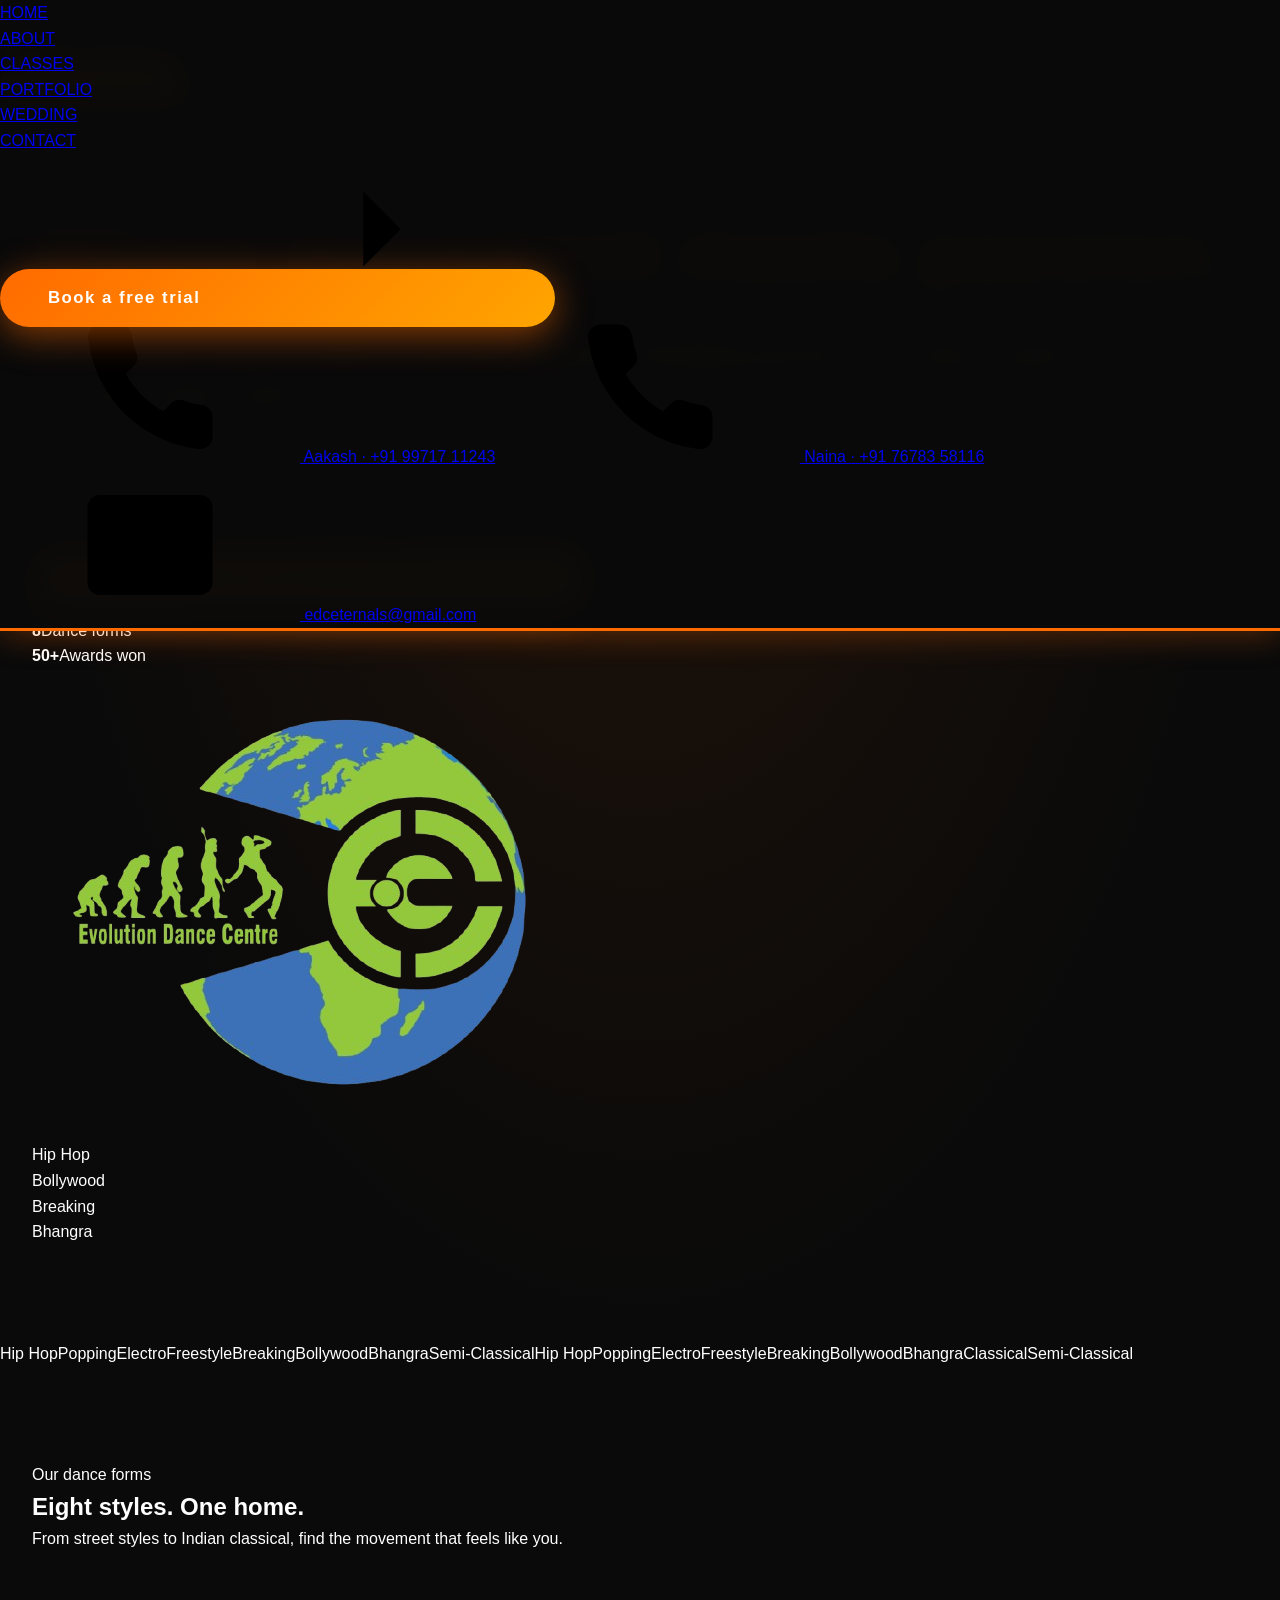
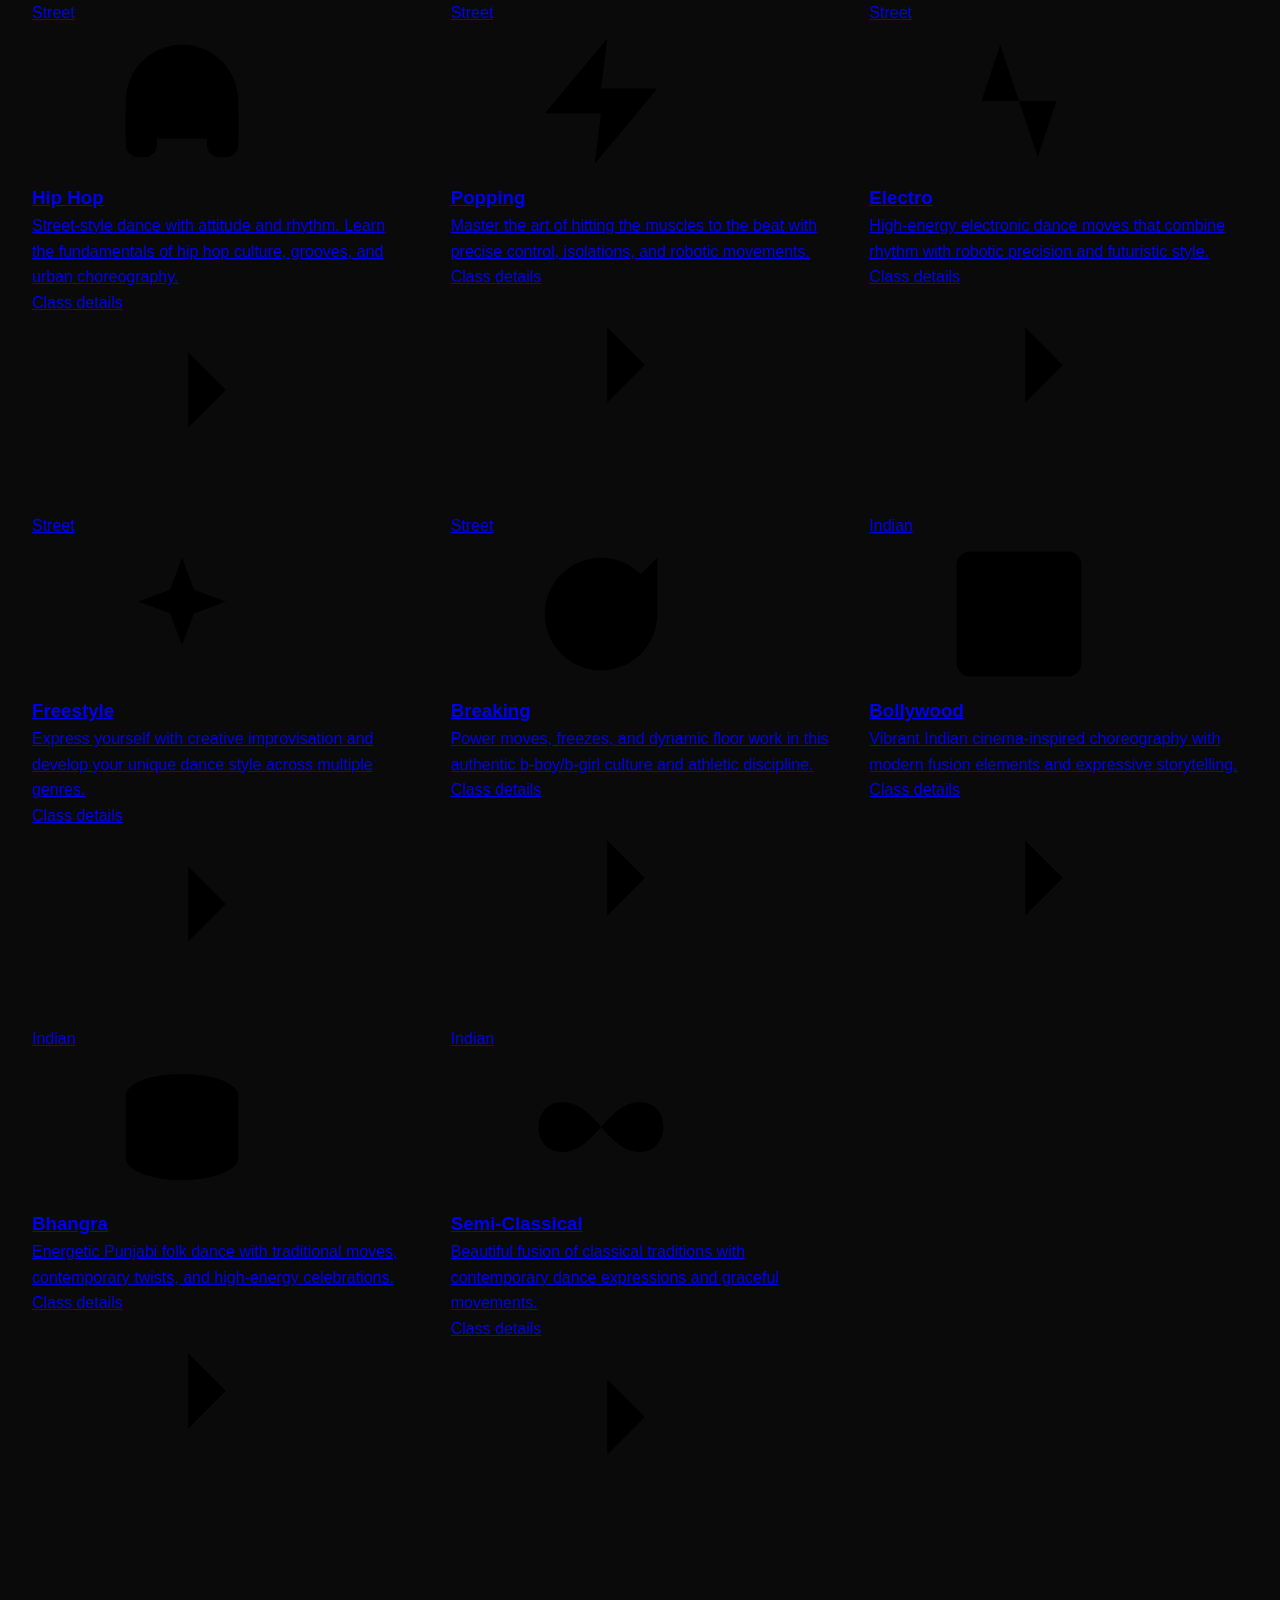
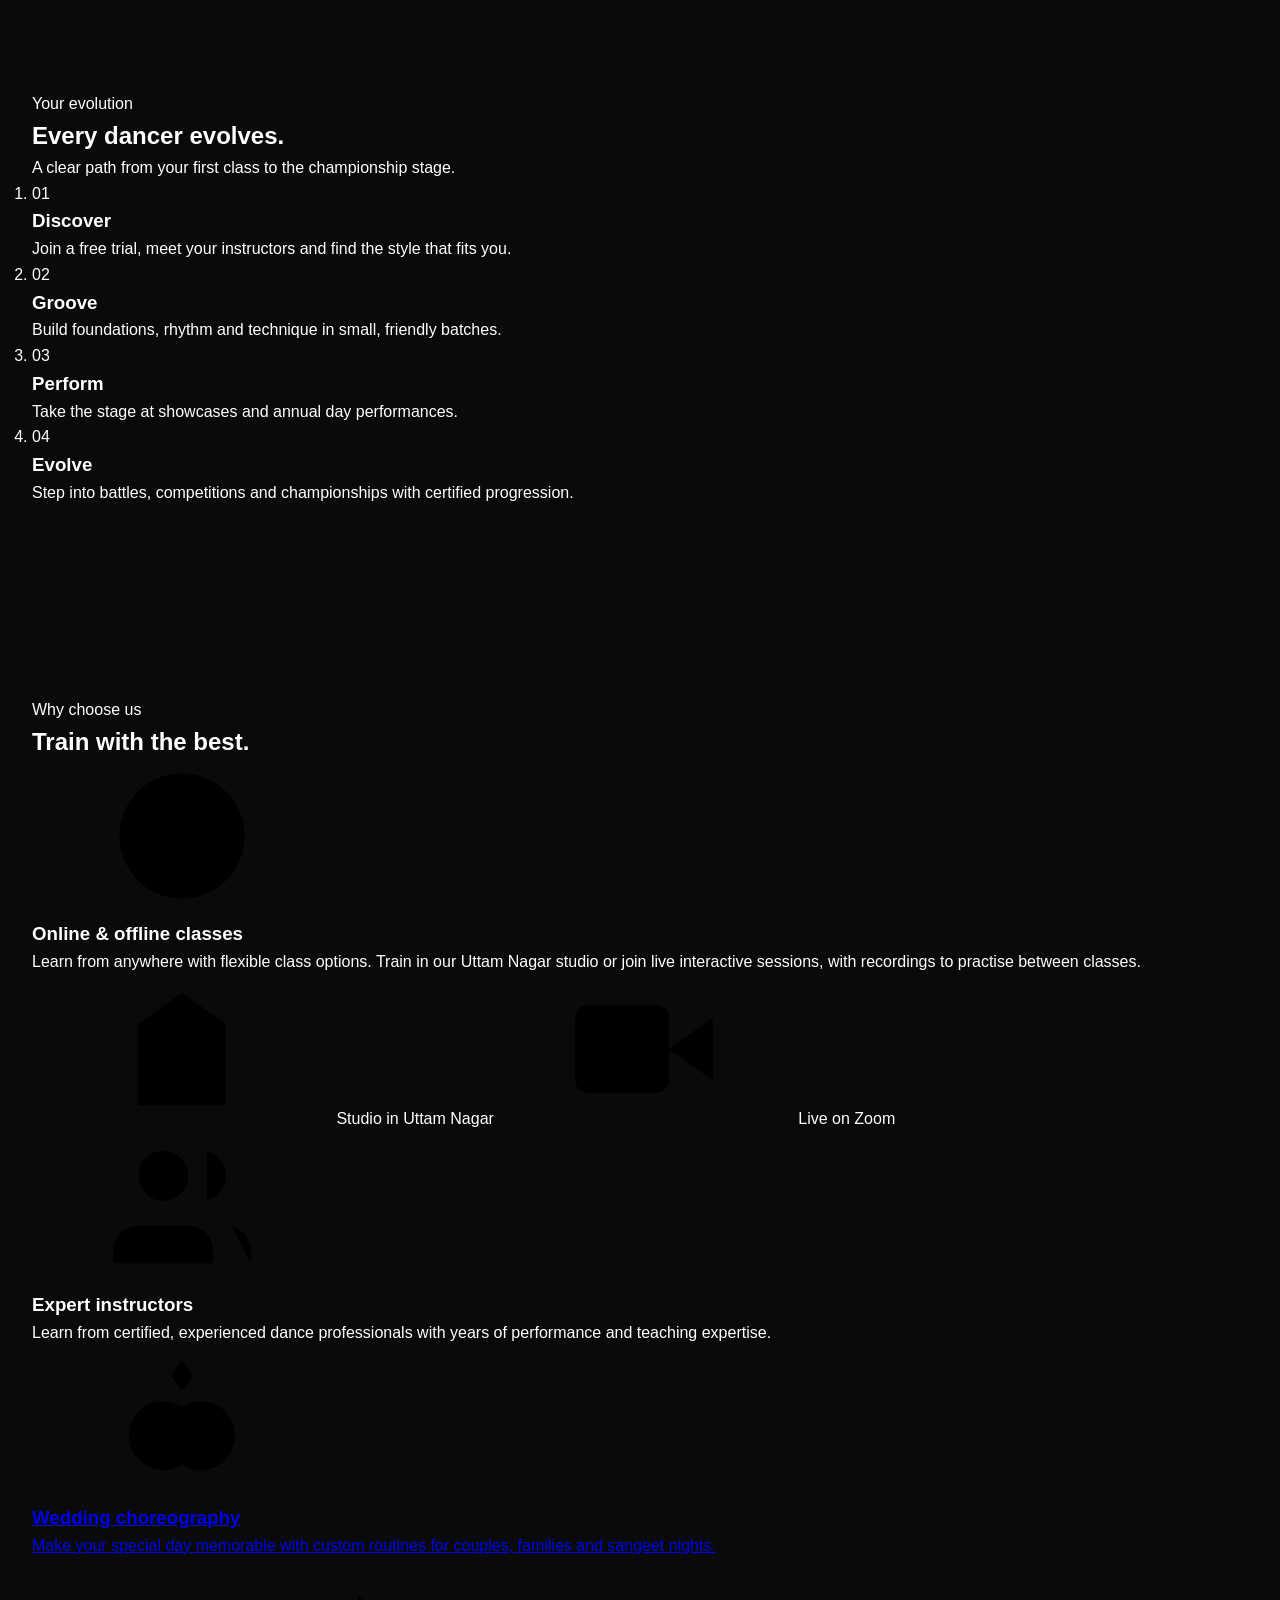
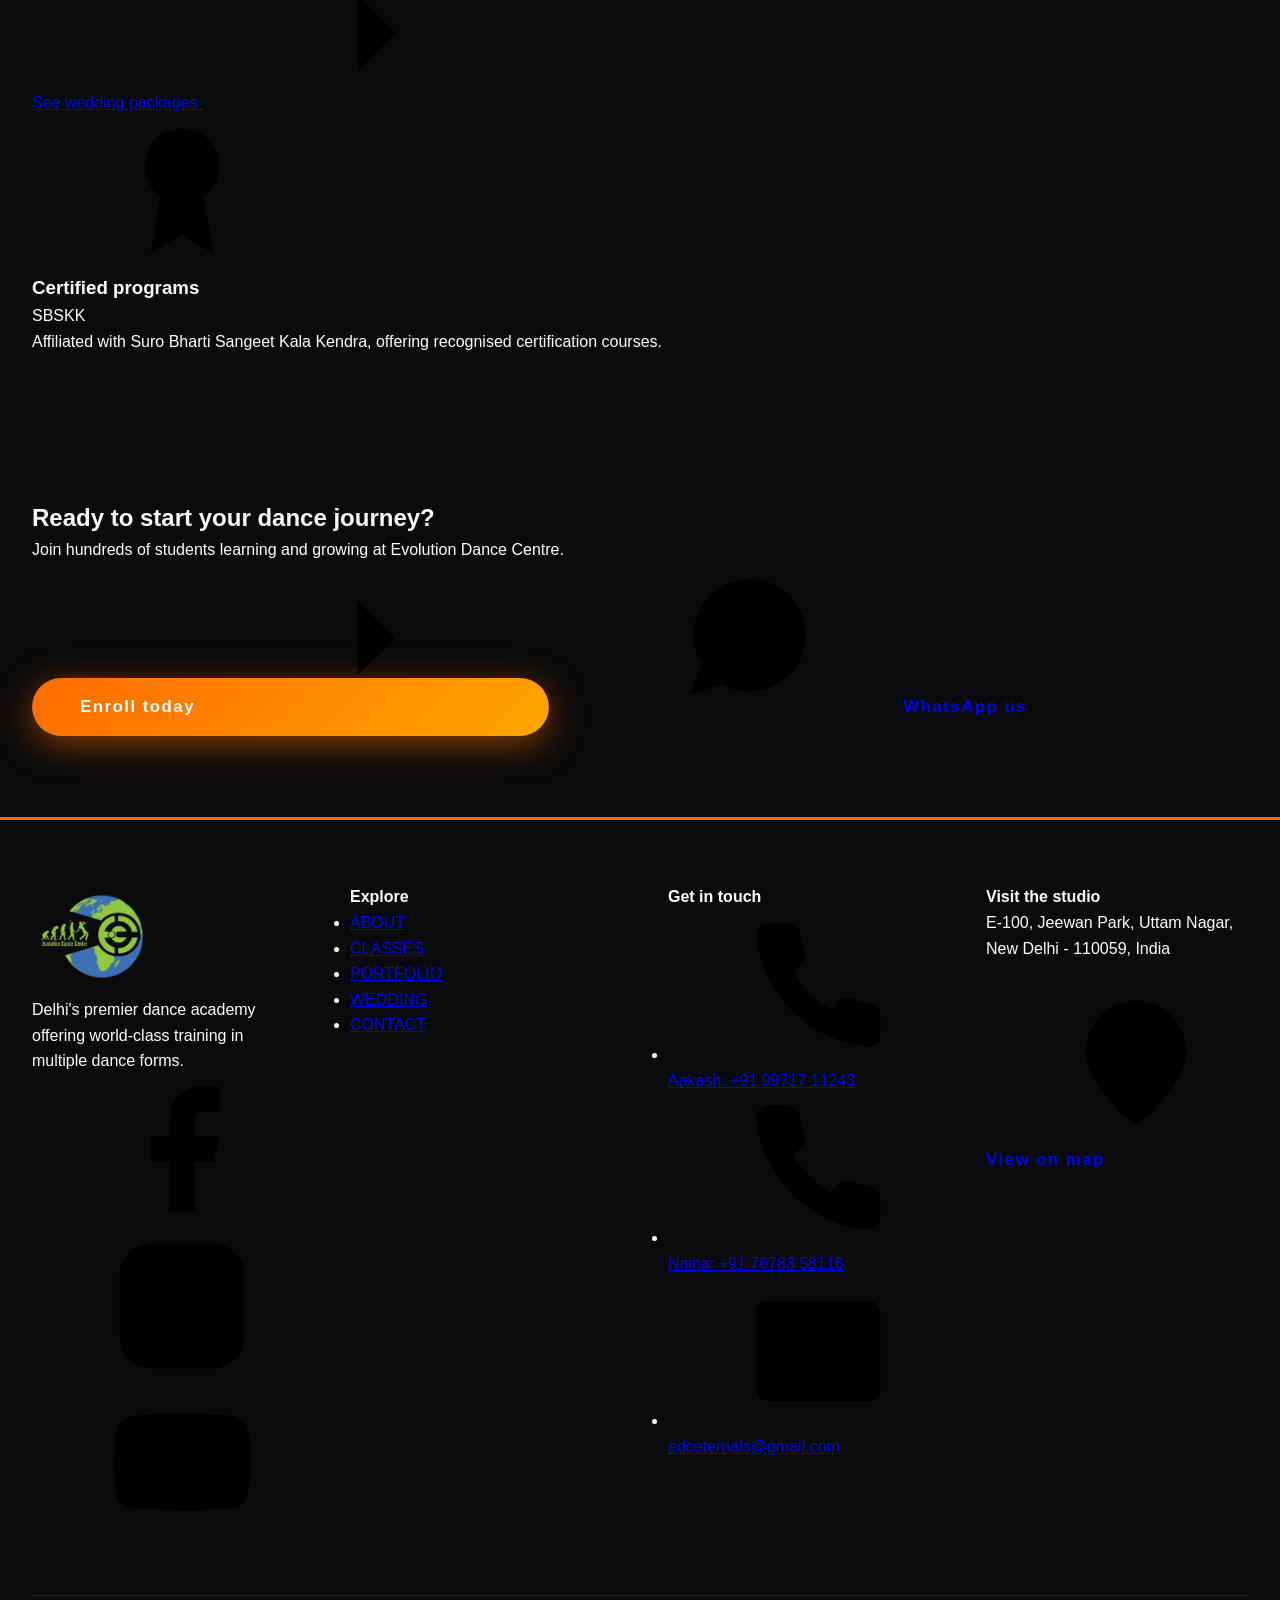
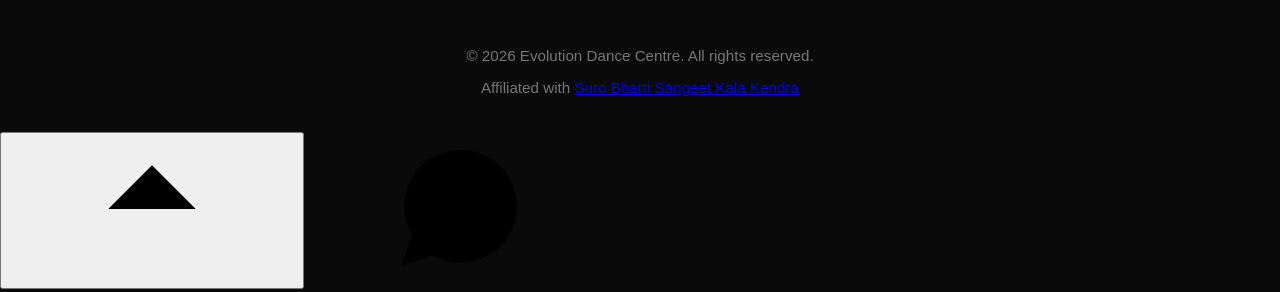
==== commit d6a005c0: "Update about.html" ====
--- a/about.html
+++ b/about.html
@@ -1,164 +1,271 @@
 <!DOCTYPE html>
-<html lang="en">
+<html lang="en" data-theme="dark">
 <head>
-    <meta charset="UTF-8">
-    <meta name="viewport" content="width=device-width, initial-scale=1.0">
-    <title>About Us - Evolution Dance Centre</title>
-    <link rel="icon" type="image/png" href="logo.png">
-    <link rel="stylesheet" href="styles.css">
+<meta charset="UTF-8">
+<meta name="viewport" content="width=device-width, initial-scale=1, viewport-fit=cover">
+<title>Evolution Dance Centre — Premier Dance Academy in Delhi</title>
+<meta name="description" content="Evolution Dance Centre — premier dance academy in Delhi offering Hip Hop, Bollywood, Breaking, Bhangra, Classical and more. Affiliated with Suro Bharti Sangeet Kala Kendra.">
+<meta name="theme-color" content="#060e1d">
+<meta name="color-scheme" content="dark light">
+<meta property="og:title" content="Evolution Dance Centre — Premier Dance Academy in Delhi">
+<meta property="og:description" content="Evolution Dance Centre — premier dance academy in Delhi offering Hip Hop, Bollywood, Breaking, Bhangra, Classical and more. Affiliated with Suro Bharti Sangeet Kala Kendra.">
+<meta property="og:type" content="website">
+<link rel="icon" type="image/png" href="logo.png">
+<link rel="apple-touch-icon" href="logo.png">
+<link rel="preconnect" href="https://fonts.googleapis.com">
+<link rel="preconnect" href="https://fonts.gstatic.com" crossorigin>
+<link href="https://fonts.googleapis.com/css2?family=Manrope:wght@400;500;600;700;800&family=Unbounded:wght@500;600;700;800&display=swap" rel="stylesheet">
+<link rel="stylesheet" href="styles.css">
+<script type="application/ld+json">
+{"@context":"https://schema.org","@type":"DanceSchool","name":"Evolution Dance Centre",
+"description":"Premier dance academy in Delhi offering Hip Hop, Bollywood, Breaking, Bhangra, Classical and more.",
+"image":"logo.png","telephone":"+91-99717-11243","email":"edceternals@gmail.com",
+"address":{"@type":"PostalAddress","streetAddress":"E-100, Jeewan Park, Uttam Nagar","addressLocality":"New Delhi","postalCode":"110059","addressCountry":"IN"},
+"sameAs":["https://www.facebook.com/share/1BMeq9kMNm/","https://www.instagram.com/evolutiondance_centre","https://youtube.com/@edceternals-g3i"]}
+</script>
 </head>
 <body>
-    <nav>
-        <div class="nav-container">
-            <div class="logo-section">
-                <img src="logo.png" alt="Evolution Dance Centre Logo">
-                <span>EVOLUTION DANCE CENTRE</span>
-            </div>
-            <div class="hamburger" onclick="toggleMenu()">
-                <span></span>
-                <span></span>
-                <span></span>
-            </div>
-            <ul class="nav-links" id="navLinks">
-                <li><a href="index.html">HOME</a></li>
-                <li><a href="about.html" class="active">ABOUT</a></li>
-                <li><a href="classes.html">CLASSES</a></li>
-                <li><a href="portfolio.html">PORTFOLIO</a></li>
-                <li><a href="wedding.html">WEDDING</a></li>
-                <li><a href="contact.html">CONTACT</a></li>
-            </ul>
+<svg width="0" height="0" style="position:absolute" aria-hidden="true" focusable="false"><symbol id="i-sun" viewBox="0 0 24 24"><circle cx="12" cy="12" r="4"/><path d="M12 2v2M12 20v2M4.9 4.9l1.4 1.4M17.7 17.7l1.4 1.4M2 12h2M20 12h2M4.9 19.1l1.4-1.4M17.7 6.3l1.4-1.4"/></symbol><symbol id="i-moon" viewBox="0 0 24 24"><path d="M21 12.8A9 9 0 1 1 11.2 3a7 7 0 0 0 9.8 9.8z"/></symbol><symbol id="i-arrow" viewBox="0 0 24 24"><path d="M5 12h14M13 6l6 6-6 6"/></symbol><symbol id="i-arrow-up" viewBox="0 0 24 24"><path d="M12 19V5M5 12l7-7 7 7"/></symbol><symbol id="i-check" viewBox="0 0 24 24"><path d="M5 13l4 4L19 7"/></symbol><symbol id="i-phone" viewBox="0 0 24 24"><path d="M22 16.92v3a2 2 0 0 1-2.18 2 19.79 19.79 0 0 1-8.63-3.07 19.5 19.5 0 0 1-6-6 19.79 19.79 0 0 1-3.07-8.67A2 2 0 0 1 4.11 2h3a2 2 0 0 1 2 1.72c.127.96.361 1.903.7 2.81a2 2 0 0 1-.45 2.11L8.09 9.91a16 16 0 0 0 6 6l1.27-1.27a2 2 0 0 1 2.11-.45c.907.339 1.85.573 2.81.7A2 2 0 0 1 22 16.92z"/></symbol><symbol id="i-mail" viewBox="0 0 24 24"><rect x="2" y="4" width="20" height="16" rx="2"/><path d="m22 7-10 6L2 7"/></symbol><symbol id="i-pin" viewBox="0 0 24 24"><path d="M20 10c0 6-8 12-8 12S4 16 4 10a8 8 0 0 1 16 0z"/><circle cx="12" cy="10" r="3"/></symbol><symbol id="i-clock" viewBox="0 0 24 24"><circle cx="12" cy="12" r="10"/><path d="M12 6v6l4 2"/></symbol><symbol id="i-whatsapp" viewBox="0 0 24 24"><path d="M3 21l1.65-4.9A9 9 0 1 1 8 19.4L3 21z"/><path d="M9 8.6c0 3.4 2.6 6.4 6 6.4l1.1-1.5-1.9-1-.9.8a4 4 0 0 1-1.9-1.9l.8-.9-1-1.9L9 8.6z"/></symbol><symbol id="i-facebook" viewBox="0 0 24 24"><path d="M18 2h-3a5 5 0 0 0-5 5v3H7v4h3v8h4v-8h3l1-4h-4V7a1 1 0 0 1 1-1h3z"/></symbol><symbol id="i-instagram" viewBox="0 0 24 24"><rect x="2" y="2" width="20" height="20" rx="5"/><circle cx="12" cy="12" r="4"/><circle cx="17.5" cy="6.5" r=".6"/></symbol><symbol id="i-youtube" viewBox="0 0 24 24"><path d="M22.54 6.42a2.78 2.78 0 0 0-1.94-2C18.88 4 12 4 12 4s-6.88 0-8.6.46a2.78 2.78 0 0 0-1.94 2A29 29 0 0 0 1 11.75a29 29 0 0 0 .46 5.33A2.78 2.78 0 0 0 3.4 19c1.72.46 8.6.46 8.6.46s6.88 0 8.6-.46a2.78 2.78 0 0 0 1.94-2 29 29 0 0 0 .46-5.25 29 29 0 0 0-.46-5.33z"/><path d="M9.75 15.02 15.5 11.75 9.75 8.48z"/></symbol><symbol id="i-play" viewBox="0 0 24 24"><path d="M7 4.5v15a1 1 0 0 0 1.5.86l12.5-7.5a1 1 0 0 0 0-1.72L8.5 3.64A1 1 0 0 0 7 4.5z" fill="currentColor" stroke="none"/></symbol><symbol id="i-users" viewBox="0 0 24 24"><path d="M17 21v-2a4 4 0 0 0-4-4H5a4 4 0 0 0-4 4v2"/><circle cx="9" cy="7" r="4"/><path d="M23 21v-2a4 4 0 0 0-3-3.87M16 3.13a4 4 0 0 1 0 7.75"/></symbol><symbol id="i-award" viewBox="0 0 24 24"><circle cx="12" cy="8" r="6"/><path d="M15.477 12.89 17 22l-5-3-5 3 1.523-9.11"/></symbol><symbol id="i-globe" viewBox="0 0 24 24"><circle cx="12" cy="12" r="10"/><path d="M2 12h20M12 2a15.3 15.3 0 0 1 4 10 15.3 15.3 0 0 1-4 10 15.3 15.3 0 0 1-4-10 15.3 15.3 0 0 1 4-10z"/></symbol><symbol id="i-building" viewBox="0 0 24 24"><path d="M3 21h18M5 21V8l7-5 7 5v13M9 21v-6h6v6"/></symbol><symbol id="i-video" viewBox="0 0 24 24"><path d="m23 7-7 5 7 5V7z"/><rect x="1" y="5" width="15" height="14" rx="2"/></symbol><symbol id="i-heart" viewBox="0 0 24 24"><path d="M20.84 4.61a5.5 5.5 0 0 0-7.78 0L12 5.67l-1.06-1.06a5.5 5.5 0 0 0-7.78 7.78l1.06 1.06L12 21.23l7.78-7.78 1.06-1.06a5.5 5.5 0 0 0 0-7.78z"/></symbol><symbol id="i-star" viewBox="0 0 24 24"><path d="m12 2 3.09 6.26L22 9.27l-5 4.87 1.18 6.88L12 17.77l-6.18 3.25L7 14.14 2 9.27l6.91-1.01L12 2z"/></symbol><symbol id="i-target" viewBox="0 0 24 24"><circle cx="12" cy="12" r="10"/><circle cx="12" cy="12" r="6"/><circle cx="12" cy="12" r="2"/></symbol><symbol id="i-eye" viewBox="0 0 24 24"><path d="M1 12s4-8 11-8 11 8 11 8-4 8-11 8-11-8-11-8z"/><circle cx="12" cy="12" r="3"/></symbol><symbol id="i-music" viewBox="0 0 24 24"><path d="M9 18V5l12-2v13"/><circle cx="6" cy="18" r="3"/><circle cx="18" cy="16" r="3"/></symbol><symbol id="i-sparkles" viewBox="0 0 24 24"><path d="M12 3l1.9 5.1L19 10l-5.1 1.9L12 17l-1.9-5.1L5 10l5.1-1.9L12 3z"/><path d="M19 17l.7 1.8 1.8.7-1.8.7L19 22l-.7-1.8-1.8-.7 1.8-.7L19 17z"/></symbol><symbol id="i-rings" viewBox="0 0 24 24"><circle cx="9" cy="14.5" r="5.5"/><circle cx="15" cy="14.5" r="5.5"/><path d="M12 2.5l1.8 2.4L12 7.3 10.2 4.9 12 2.5z"/></symbol><symbol id="i-calendar" viewBox="0 0 24 24"><rect x="3" y="4" width="18" height="18" rx="2"/><path d="M16 2v4M8 2v4M3 10h18"/></symbol><symbol id="i-hiphop" viewBox="0 0 24 24"><path d="M3 18v-6a9 9 0 0 1 18 0v6"/><path d="M21 19a2 2 0 0 1-2 2h-1a2 2 0 0 1-2-2v-3a2 2 0 0 1 2-2h3zM3 19a2 2 0 0 0 2 2h1a2 2 0 0 0 2-2v-3a2 2 0 0 0-2-2H3z"/></symbol><symbol id="i-popping" viewBox="0 0 24 24"><path d="M13 2 3 14h9l-1 8 10-12h-9l1-8z"/></symbol><symbol id="i-electro" viewBox="0 0 24 24"><path d="M22 12h-4l-3 9L9 3l-3 9H2"/></symbol><symbol id="i-freestyle" viewBox="0 0 24 24"><path d="M12 3l1.9 5.1L19 10l-5.1 1.9L12 17l-1.9-5.1L5 10l5.1-1.9L12 3z"/></symbol><symbol id="i-breaking" viewBox="0 0 24 24"><path d="M21 12a9 9 0 1 1-3-6.7L21 8"/><path d="M21 3v5h-5"/></symbol><symbol id="i-bollywood" viewBox="0 0 24 24"><rect x="2" y="2" width="20" height="20" rx="2.2"/><path d="M7 2v20M17 2v20M2 12h20M2 7h5M2 17h5M17 17h5M17 7h5"/></symbol><symbol id="i-bhangra" viewBox="0 0 24 24"><ellipse cx="12" cy="7" rx="9" ry="3.5"/><path d="M3 7v10c0 1.9 4 3.5 9 3.5s9-1.6 9-3.5V7M8 10.5l-1 9M16 10.5l1 9"/></symbol><symbol id="i-classical" viewBox="0 0 24 24"><circle cx="12" cy="12" r="2.4"/><path d="M12 9.6C9.5 7 9.8 4 12 2c2.2 2 2.5 5 0 7.6zM14.4 12c2.6-2.5 5.6-2.2 7.6 0-2 2.2-5 2.5-7.6 0zM12 14.4c2.5 2.6 2.2 5.6 0 7.6-2.2-2-2.5-5 0-7.6zM9.6 12C7 14.5 4 14.2 2 12c2-2.2 5-2.5 7.6 0z"/></symbol><symbol id="i-semi" viewBox="0 0 24 24"><path d="M18.178 8c5.096 0 5.096 8 0 8-5.095 0-7.133-8-12.356-8-5.096 0-5.096 8 0 8 5.223 0 7.26-8 12.356-8z"/></symbol></svg>
+<a class="skip" href="#main">Skip to content</a>
+<div class="progress" aria-hidden="true"><span id="progress"></span></div>
+<header class="site-header" id="header">
+  <div class="container header-inner">
+    <a class="brand" href="index.html" aria-label="Evolution Dance Centre — home">
+      <img src="logo.png" alt="" width="46" height="40">
+      <span class="brand-text"><strong>Evolution</strong><small>Dance Centre</small></span>
+    </a>
+    <nav class="site-nav" id="siteNav" aria-label="Main navigation">
+      <ul><li><a class="nl" href="index.html" aria-current="page">HOME</a></li><li><a class="nl" href="about.html">ABOUT</a></li><li><a class="nl" href="classes.html">CLASSES</a></li><li><a class="nl" href="portfolio.html">PORTFOLIO</a></li><li><a class="nl" href="wedding.html">WEDDING</a></li><li><a class="nl" href="contact.html">CONTACT</a></li></ul>
+      <div class="nav-extra">
+        <a class="btn btn-primary btn-block" href="contact.html">Book a free trial <svg class="ic ic-arrow" aria-hidden="true" focusable="false"><use href="#i-arrow"/></svg></a>
+        <div class="nav-contact">
+          <a href="tel:+919971711243"><svg class="ic" aria-hidden="true" focusable="false"><use href="#i-phone"/></svg> Aakash · +91 99717 11243</a>
+          <a href="tel:+917678358116"><svg class="ic" aria-hidden="true" focusable="false"><use href="#i-phone"/></svg> Naina · +91 76783 58116</a>
+          <a href="mailto:edceternals@gmail.com"><svg class="ic" aria-hidden="true" focusable="false"><use href="#i-mail"/></svg> edceternals@gmail.com</a>
         </div>
+      </div>
     </nav>
-
-    <div class="page-header">
-        <h1>ABOUT <span>US</span></h1>
-        <p>Transforming Passion Into Performance</p>
-    </div>
-
-    <section class="content-section">
-        <div class="container">
-            <div class="two-column">
-                <div>
-                    <h2 class="section-title">OUR <span>STORY</span></h2>
-                    <p style="margin-bottom: 1.5rem;">Evolution Dance Centre was founded with a vision to create a space where dance enthusiasts could explore, learn, and master various dance forms under expert guidance. Located in the heart of Uttam Nagar, New Delhi, we have become a premier destination for dance education.</p>
-                    <p style="margin-bottom: 1.5rem;">Our academy is affiliated with the prestigious Suro Bharti Sangeet Kala Kendra, ensuring that our students receive certified training that is recognized and respected across India. We take pride in maintaining the highest standards of dance education.</p>
-                    <p>From street styles like Hip Hop and Breaking to traditional forms like Classical and Semi-Classical, we offer comprehensive training in 9 different dance styles. Our experienced instructors bring years of performance and teaching expertise to every class.</p>
-                </div>
-                <div class="about-image">
-                    <img src="logo.png" alt="Evolution Dance Centre" style="width: 100%; max-width: 400px; margin: 0 auto; display: block; filter: drop-shadow(0 0 30px rgba(255, 107, 0, 0.6));">
-                </div>
-            </div>
+    <div class="header-actions">
+      <a class="btn btn-primary btn-sm header-cta" href="contact.html">Join now</a>
+      <button class="icon-btn nav-toggle" id="navToggle" type="button" aria-expanded="false" aria-controls="siteNav" aria-label="Open menu">
+        <span class="bars"><i></i><i></i><i></i></span>
+      </button>
+    </div>
+  </div>
+</header>
+<div class="nav-scrim" id="navScrim"></div>
+<main id="main">
+<section class="hero">
+  <div class="container hero-grid">
+    <div class="hero-copy">
+      <h1 class="reveal" style="--d:.08s">Where movement <span class="grad-text">meets passion.</span></h1>
+      <p class="lead reveal" style="--d:.16s">Delhi's premier Dance Academy. Hip Hop, Bollywood, Breaking and five more styles, taught online and in our Uttam Nagar studio.</p>
+      <div class="hero-cta reveal" style="--d:.24s">
+        <a class="btn btn-primary btn-lg" href="classes.html">Explore classes <svg class="ic ic-arrow" aria-hidden="true" focusable="false"><use href="#i-arrow"/></svg></a>
+        <a class="btn btn-ghost btn-lg" href="contact.html">Book a free trial</a>
+      </div>
+      <div class="hero-stats reveal" style="--d:.32s">
+        <div><strong data-count="500" data-suffix="+">500+</strong><span>Students trained</span></div>
+        <div><strong data-count="8">8</strong><span>Dance forms</span></div>
+        <div><strong data-count="50" data-suffix="+">50+</strong><span>Awards won</span></div>
+      </div>
+    </div>
+    <div class="hero-visual reveal" style="--d:.2s">
+      <div class="orb" aria-hidden="true">
+        <div class="orb-glow"></div>
+        <span class="ring r3"></span><span class="ring r1"></span><span class="ring r2"></span>
+        <div class="orb-core"><img src="logo.png" alt="" width="535" height="466" fetchpriority="high"></div>
+        <div class="orbit">
+          <div class="chip-o" style="--a:-60deg"><span>Hip Hop</span></div>
+          <div class="chip-o" style="--a:15deg"><span>Bollywood</span></div>
+          <div class="chip-o" style="--a:100deg"><span>Breaking</span></div>
+          <div class="chip-o" style="--a:195deg"><span>Bhangra</span></div>
         </div>
-    </section>
-
-    <section class="stats-section">
-        <div class="container">
-            <div class="stats-grid">
-                <div class="stat-card">
-                    <h3>500+</h3>
-                    <p>Students Trained</p>
-                </div>
-                <div class="stat-card">
-                    <h3>9</h3>
-                    <p>Dance Forms</p>
-                </div>
-                <div class="stat-card">
-                    <h3>50+</h3>
-                    <p>Awards Won</p>
-                </div>
-                <div class="stat-card">
-                    <h3>5+</h3>
-                    <p>Years of Excellence</p>
-                </div>
-            </div>
+      </div>
+    </div>
+  </div>
+</section>
+
+<div class="marquee" aria-hidden="true"><div class="marquee-track"><span>Hip Hop</span><span>Popping</span><span>Electro</span><span>Freestyle</span><span>Breaking</span><span>Bollywood</span><span>Bhangra</span><span>Semi-Classical</span><span>Hip Hop</span><span>Popping</span><span>Electro</span><span>Freestyle</span><span>Breaking</span><span>Bollywood</span><span>Bhangra</span><span>Classical</span><span>Semi-Classical</span></div></div>
+
+<section class="section" id="forms">
+  <div class="container">
+    <div class="section-head reveal">
+      <span class="eyebrow">Our dance forms</span>
+      <h2>Eight styles. <span class="grad-text">One home.</span></h2>
+      <p>From street styles to Indian classical, find the movement that feels like you.</p>
+    </div>
+    <div class="dance-grid" data-stagger>
+      <a class="card reveal" href="classes.html#hip-hop">
+        <span class="tag">Street</span>
+        <div class="icon-badge"><svg class="ic" aria-hidden="true" focusable="false"><use href="#i-hiphop"/></svg></div>
+        <h3>Hip Hop</h3>
+        <p>Street-style dance with attitude and rhythm. Learn the fundamentals of hip hop culture, grooves, and urban choreography.</p>
+        <span class="more">Class details <svg class="ic" aria-hidden="true" focusable="false"><use href="#i-arrow"/></svg></span>
+      </a>
+      <a class="card reveal" href="classes.html#popping">
+        <span class="tag">Street</span>
+        <div class="icon-badge"><svg class="ic" aria-hidden="true" focusable="false"><use href="#i-popping"/></svg></div>
+        <h3>Popping</h3>
+        <p>Master the art of hitting the muscles to the beat with precise control, isolations, and robotic movements.</p>
+        <span class="more">Class details <svg class="ic" aria-hidden="true" focusable="false"><use href="#i-arrow"/></svg></span>
+      </a>
+      <a class="card reveal" href="classes.html#electro">
+        <span class="tag">Street</span>
+        <div class="icon-badge"><svg class="ic" aria-hidden="true" focusable="false"><use href="#i-electro"/></svg></div>
+        <h3>Electro</h3>
+        <p>High-energy electronic dance moves that combine rhythm with robotic precision and futuristic style.</p>
+        <span class="more">Class details <svg class="ic" aria-hidden="true" focusable="false"><use href="#i-arrow"/></svg></span>
+      </a>
+      <a class="card reveal" href="classes.html#freestyle">
+        <span class="tag">Street</span>
+        <div class="icon-badge"><svg class="ic" aria-hidden="true" focusable="false"><use href="#i-freestyle"/></svg></div>
+        <h3>Freestyle</h3>
+        <p>Express yourself with creative improvisation and develop your unique dance style across multiple genres.</p>
+        <span class="more">Class details <svg class="ic" aria-hidden="true" focusable="false"><use href="#i-arrow"/></svg></span>
+      </a>
+      <a class="card reveal" href="classes.html#breaking">
+        <span class="tag">Street</span>
+        <div class="icon-badge"><svg class="ic" aria-hidden="true" focusable="false"><use href="#i-breaking"/></svg></div>
+        <h3>Breaking</h3>
+        <p>Power moves, freezes, and dynamic floor work in this authentic b-boy/b-girl culture and athletic discipline.</p>
+        <span class="more">Class details <svg class="ic" aria-hidden="true" focusable="false"><use href="#i-arrow"/></svg></span>
+      </a>
+      <a class="card reveal" href="classes.html#bollywood">
+        <span class="tag">Indian</span>
+        <div class="icon-badge"><svg class="ic" aria-hidden="true" focusable="false"><use href="#i-bollywood"/></svg></div>
+        <h3>Bollywood</h3>
+        <p>Vibrant Indian cinema-inspired choreography with modern fusion elements and expressive storytelling.</p>
+        <span class="more">Class details <svg class="ic" aria-hidden="true" focusable="false"><use href="#i-arrow"/></svg></span>
+      </a>
+      <a class="card reveal" href="classes.html#bhangra">
+        <span class="tag">Indian</span>
+        <div class="icon-badge"><svg class="ic" aria-hidden="true" focusable="false"><use href="#i-bhangra"/></svg></div>
+        <h3>Bhangra</h3>
+        <p>Energetic Punjabi folk dance with traditional moves, contemporary twists, and high-energy celebrations.</p>
+        <span class="more">Class details <svg class="ic" aria-hidden="true" focusable="false"><use href="#i-arrow"/></svg></span>
+      </a>
+      <a class="card reveal" href="classes.html#semi-classical">
+        <span class="tag">Indian</span>
+        <div class="icon-badge"><svg class="ic" aria-hidden="true" focusable="false"><use href="#i-semi"/></svg></div>
+        <h3>Semi-Classical</h3>
+        <p>Beautiful fusion of classical traditions with contemporary dance expressions and graceful movements.</p>
+        <span class="more">Class details <svg class="ic" aria-hidden="true" focusable="false"><use href="#i-arrow"/></svg></span>
+      </a>
+    </div>
+  </div>
+</section>
+
+<section class="section section-alt" id="journey">
+  <div class="container">
+    <div class="section-head reveal">
+      <span class="eyebrow">Your evolution</span>
+      <h2>Every dancer <span class="grad-text">evolves.</span></h2>
+      <p>A clear path from your first class to the championship stage.</p>
+    </div>
+    <ol class="path">
+      <li class="path-step reveal"><span class="path-num">01</span><h3>Discover</h3><p>Join a free trial, meet your instructors and find the style that fits you.</p></li>
+      <li class="path-step reveal" style="--d:.1s"><span class="path-num">02</span><h3>Groove</h3><p>Build foundations, rhythm and technique in small, friendly batches.</p></li>
+      <li class="path-step reveal" style="--d:.2s"><span class="path-num">03</span><h3>Perform</h3><p>Take the stage at showcases and annual day performances.</p></li>
+      <li class="path-step reveal" style="--d:.3s"><span class="path-num">04</span><h3>Evolve</h3><p>Step into battles, competitions and championships with certified progression.</p></li>
+    </ol>
+  </div>
+</section>
+
+<section class="section" id="why">
+  <div class="container">
+    <div class="section-head reveal">
+      <span class="eyebrow">Why choose us</span>
+      <h2>Train with the <span class="grad-text">best.</span></h2>
+    </div>
+    <div class="bento" data-stagger>
+      <article class="card b-7 reveal">
+        <div class="icon-badge"><svg class="ic" aria-hidden="true" focusable="false"><use href="#i-globe"/></svg></div>
+        <h3>Online &amp; offline classes</h3>
+        <p>Learn from anywhere with flexible class options. Train in our Uttam Nagar studio or join live interactive sessions, with recordings to practise between classes.</p>
+        <div class="chip-row"><span class="chip-s"><svg class="ic" aria-hidden="true" focusable="false"><use href="#i-building"/></svg> Studio in Uttam Nagar</span><span class="chip-s"><svg class="ic" aria-hidden="true" focusable="false"><use href="#i-video"/></svg> Live on Zoom</span></div>
+      </article>
+      <article class="card b-5 reveal">
+        <div class="icon-badge"><svg class="ic" aria-hidden="true" focusable="false"><use href="#i-users"/></svg></div>
+        <h3>Expert instructors</h3>
+        <p>Learn from certified, experienced dance professionals with years of performance and teaching expertise.</p>
+      </article>
+      <a class="card b-5 reveal" href="wedding.html">
+        <div class="icon-badge"><svg class="ic" aria-hidden="true" focusable="false"><use href="#i-rings"/></svg></div>
+        <h3>Wedding choreography</h3>
+        <p>Make your special day memorable with custom routines for couples, families and sangeet nights.</p>
+        <span class="more">See wedding packages <svg class="ic" aria-hidden="true" focusable="false"><use href="#i-arrow"/></svg></span>
+      </a>
+      <article class="card b-7 reveal">
+        <div class="icon-badge"><svg class="ic" aria-hidden="true" focusable="false"><use href="#i-award"/></svg></div>
+        <h3>Certified programs</h3>
+        <div class="big-mark grad-text">SBSKK</div>
+        <p>Affiliated with Suro Bharti Sangeet Kala Kendra, offering recognised certification courses.</p>
+      </article>
+    </div>
+  </div>
+</section>
+
+<section class="section" style="padding-top:clamp(2rem,5vw,3rem)">
+  <div class="container">
+    <div class="cta reveal">
+      <h2>Ready to start your dance journey?</h2>
+      <p>Join hundreds of students learning and growing at Evolution Dance Centre.</p>
+      <div class="hero-cta"><a class="btn btn-primary btn-lg" href="contact.html">Enroll today <svg class="ic ic-arrow" aria-hidden="true" focusable="false"><use href="#i-arrow"/></svg></a><a class="btn btn-ghost btn-lg" href="https://wa.me/919971711243?text=Hi%20Evolution%20Dance%20Centre!" target="_blank" rel="noopener"><svg class="ic" aria-hidden="true" focusable="false"><use href="#i-whatsapp"/></svg> WhatsApp us</a></div>
+    </div>
+  </div>
+</section>
+
+</main>
+
+<footer class="site-footer">
+  <div class="container">
+    <div class="footer-grid">
+      <div class="footer-brand">
+        <img src="logo.png" alt="Evolution Dance Centre" width="120" height="105" loading="lazy">
+        <p>Delhi's premier dance academy offering world-class training in multiple dance forms.</p>
+        <div class="socials">
+          <a href="https://www.facebook.com/share/1BMeq9kMNm/?mibextid=wwXIfr" target="_blank" rel="noopener" aria-label="Facebook"><svg class="ic" aria-hidden="true" focusable="false"><use href="#i-facebook"/></svg></a>
+          <a href="https://www.instagram.com/evolutiondance_centre?igsh=aGJnZWt2N3cwN3Jk" target="_blank" rel="noopener" aria-label="Instagram"><svg class="ic" aria-hidden="true" focusable="false"><use href="#i-instagram"/></svg></a>
+          <a href="https://youtube.com/@edceternals-g3i?si=o3Gl9xt_s5TvM05G" target="_blank" rel="noopener" aria-label="YouTube"><svg class="ic" aria-hidden="true" focusable="false"><use href="#i-youtube"/></svg></a>
         </div>
-    </section>
-
-    <section class="content-section">
-        <div class="container">
-            <h2 class="section-title">OUR <span>VALUES</span></h2>
-            <div class="values-grid">
-                <div class="value-card">
-                    <div class="value-icon">❤️</div>
-                    <h3>Passion</h3>
-                    <p>We believe in the transformative power of dance and inspire our students to pursue their passion wholeheartedly.</p>
-                </div>
-                <div class="value-card">
-                    <div class="value-icon">⭐</div>
-                    <h3>Excellence</h3>
-                    <p>We maintain the highest standards of teaching and choreography, ensuring quality education for all.</p>
-                </div>
-                <div class="value-card">
-                    <div class="value-icon">🤝</div>
-                    <h3>Community</h3>
-                    <p>We foster a supportive and inclusive environment where dancers of all levels can grow together.</p>
-                </div>
-                <div class="value-card">
-                    <div class="value-icon">🏆</div>
-                    <h3>Achievement</h3>
-                    <p>We celebrate every milestone and encourage students to push their boundaries and achieve greatness.</p>
-                </div>
-            </div>
-        </div>
-    </section>
-
-    <section class="mission-vision">
-        <div class="container">
-            <div class="two-column">
-                <div class="mission-card">
-                    <div class="mv-icon">🎯</div>
-                    <h2>Our Mission</h2>
-                    <p>To provide world-class dance education that nurtures talent, builds confidence, and creates opportunities for dancers to excel in their chosen forms. We aim to make quality dance training accessible to everyone, regardless of age or background.</p>
-                </div>
-                <div class="vision-card">
-                    <div class="mv-icon">👁️</div>
-                    <h2>Our Vision</h2>
-                    <p>To become India's leading dance academy, recognized for excellence in training, performance, and choreography. We envision a future where our students become ambassadors of dance culture, spreading the joy of movement across the world.</p>
-                </div>
-            </div>
-        </div>
-    </section>
-
-    <footer>
-        <div class="footer-grid">
-            <div class="footer-col">
-                <img src="logo.png" alt="Evolution Dance Centre" class="footer-logo">
-                <p style="color: #999; margin-bottom: 1rem;">Delhi's premier dance academy offering world-class training in multiple dance forms.</p>
-                <div class="social-links">
-                    <a href="https://www.facebook.com/share/1BMeq9kMNm/?mibextid=wwXIfr" target="_blank">f</a>
-                    <a href="https://www.instagram.com/evolutiondance_centre?igsh=aGJnZWt2N3cwN3Jk" target="_blank">📷</a>
-                    <a href="https://youtube.com/@edceternals-g3i?si=o3Gl9xt_s5TvM05G" target="_blank">▶</a>
-                </div>
-            </div>
-            <div class="footer-col">
-                <h3>Quick Links</h3>
-                <ul>
-                    <li><a href="about.html">About Us</a></li>
-                    <li><a href="classes.html">Classes</a></li>
-                    <li><a href="portfolio.html">Portfolio</a></li>
-                    <li><a href="wedding.html">Wedding Choreography</a></li>
-                </ul>
-            </div>
-            <div class="footer-col">
-                <h3>Contact Info</h3>
-                <ul>
-                    <li><a href="tel:+919971711243">Aakash: +91 99717 11243</a></li>
-                    <li><a href="tel:+917678358116">Naina: +91 76783 58116</a></li>
-                    <li><a href="mailto:edceternals@gmail.com">edceternals@gmail.com</a></li>
-                </ul>
-            </div>
-            <div class="footer-col">
-                <h3>Location</h3>
-                <p style="color: #999;">E-100, Jeewan Park, Uttam Nagar, New Delhi - 110059, India</p>
-                <a href="https://maps.app.goo.gl/cfJKi5iW6E18Kwmt6?g_st=ic" target="_blank" class="btn btn-primary" style="display: inline-block; margin-top: 1rem; padding: 0.7rem 1.5rem; font-size: 0.9rem;">VIEW ON MAP</a>
-            </div>
-        </div>
-        <div class="footer-bottom">
-            <p>&copy; 2026 Evolution Dance Centre. All Rights Reserved.</p>
-            <p style="margin-top: 0.5rem;">Affiliated with <a href="https://sskalakendra.org" target="_blank" style="color: var(--primary);">Suro Bharti Sangeet Kala Kendra</a></p>
-        </div>
-    </footer>
-
-    <script src="script.js"></script>
+      </div>
+      <div>
+        <h4>Explore</h4>
+        <ul>
+          <li><a href="about.html">ABOUT</a></li>
+          <li><a href="classes.html">CLASSES</a></li>
+          <li><a href="portfolio.html">PORTFOLIO</a></li>
+          <li><a href="wedding.html">WEDDING</a></li>
+          <li><a href="contact.html">CONTACT</a></li>
+        </ul>
+      </div>
+      <div>
+        <h4>Get in touch</h4>
+        <ul class="f-contact">
+          <li><a href="tel:+919971711243"><svg class="ic" aria-hidden="true" focusable="false"><use href="#i-phone"/></svg> Aakash: +91 99717 11243</a></li>
+          <li><a href="tel:+917678358116"><svg class="ic" aria-hidden="true" focusable="false"><use href="#i-phone"/></svg> Naina: +91 76783 58116</a></li>
+          <li><a href="mailto:edceternals@gmail.com"><svg class="ic" aria-hidden="true" focusable="false"><use href="#i-mail"/></svg> edceternals@gmail.com</a></li>
+        </ul>
+      </div>
+      <div>
+        <h4>Visit the studio</h4>
+        <p>E-100, Jeewan Park, Uttam Nagar, New Delhi - 110059, India</p>
+        <a class="btn btn-ghost btn-sm" href="https://maps.app.goo.gl/cfJKi5iW6E18Kwmt6?g_st=ic" target="_blank" rel="noopener"><svg class="ic" aria-hidden="true" focusable="false"><use href="#i-pin"/></svg> View on map</a>
+      </div>
+    </div>
+    <div class="footer-bottom">
+      <p>&copy; <span data-year>2026</span> Evolution Dance Centre. All rights reserved.</p>
+      <p>Affiliated with <a href="https://sskalakendra.org" target="_blank" rel="noopener">Suro Bharti Sangeet Kala Kendra</a></p>
+    </div>
+  </div>
+</footer>
+
+<div class="fabs">
+  <button class="fab fab-top" id="toTop" type="button" aria-label="Back to top"><svg class="ic" aria-hidden="true" focusable="false"><use href="#i-arrow-up"/></svg></button>
+  <a class="fab fab-wa" href="https://wa.me/919971711243?text=Hi%20Evolution%20Dance%20Centre!" target="_blank" rel="noopener" aria-label="Chat on WhatsApp"><svg class="ic" aria-hidden="true" focusable="false"><use href="#i-whatsapp"/></svg></a>
+</div>
+
+<script src="script.js"></script>
 </body>
 </html>
--- a/styles.css
+++ b/styles.css
@@ -1,3 +1,8 @@
+/* ==========================================
+   EVOLUTION DANCE CENTRE - MAIN STYLESHEET
+   Orange Theme Based on Logo
+   ========================================== */
+
 * {
     margin: 0;
     padding: 0;
@@ -7,11 +12,14 @@
 :root {
     --primary: #ff6b00;
     --secondary: #ffa500;
+    --accent: #ff8c00;
     --dark: #1a1a1a;
     --darker: #0a0a0a;
     --light: #ffffff;
-    --gray: #666;
-    --accent: #ff8c00;
+    --gray: #666666;
+    --gradient-1: linear-gradient(135deg, #ff6b00, #ffa500);
+    --gradient-2: linear-gradient(135deg, #ffa500, #ff8c00);
+    --card-bg: linear-gradient(145deg, #1a1a1a, #0f0f0f);
 }
 
 html {
@@ -26,8 +34,9 @@
     overflow-x: hidden;
 }
 
+/* ========== SCROLLBAR ========== */
 ::-webkit-scrollbar {
-    width: 10px;
+    width: 12px;
 }
 
 ::-webkit-scrollbar-track {
@@ -35,20 +44,29 @@
 }
 
 ::-webkit-scrollbar-thumb {
-    background: linear-gradient(180deg, var(--primary), var(--secondary));
-    border-radius: 5px;
-}
-
-/* Navigation */
+    background: var(--gradient-1);
+    border-radius: 6px;
+}
+
+::-webkit-scrollbar-thumb:hover {
+    background: var(--gradient-2);
+}
+
+/* ========== NAVIGATION ========== */
 nav {
     position: fixed;
     top: 0;
     width: 100%;
     background: rgba(10, 10, 10, 0.98);
-    backdrop-filter: blur(10px);
+    backdrop-filter: blur(15px);
     z-index: 1000;
-    border-bottom: 2px solid var(--primary);
-    box-shadow: 0 2px 20px rgba(255, 107, 0, 0.2);
+    border-bottom: 3px solid var(--primary);
+    box-shadow: 0 4px 30px rgba(255, 107, 0, 0.3);
+    transition: all 0.3s;
+}
+
+nav.scrolled {
+    box-shadow: 0 6px 40px rgba(255, 107, 0, 0.4);
 }
 
 .nav-container {
@@ -67,33 +85,39 @@
 }
 
 .logo-section img {
-    height: 50px;
-    width: 50px;
+    height: 55px;
+    width: 55px;
     object-fit: contain;
-    filter: drop-shadow(0 0 10px rgba(255, 107, 0, 0.6));
+    filter: drop-shadow(0 0 15px rgba(255, 107, 0, 0.7));
+    transition: transform 0.3s;
+}
+
+.logo-section img:hover {
+    transform: scale(1.1) rotate(5deg);
 }
 
 .logo-section span {
-    font-size: 1.3rem;
-    font-weight: 700;
-    background: linear-gradient(135deg, var(--primary), var(--secondary));
+    font-size: 1.4rem;
+    font-weight: 900;
+    background: var(--gradient-1);
     -webkit-background-clip: text;
     -webkit-text-fill-color: transparent;
+    letter-spacing: 1px;
 }
 
 .nav-links {
     display: flex;
     list-style: none;
-    gap: 2rem;
+    gap: 2.5rem;
     align-items: center;
 }
 
 .nav-links a {
     color: var(--light);
     text-decoration: none;
-    font-weight: 600;
+    font-weight: 700;
     font-size: 0.95rem;
-    letter-spacing: 1px;
+    letter-spacing: 1.2px;
     padding: 0.5rem 0;
     position: relative;
     transition: color 0.3s;
@@ -105,9 +129,14 @@
     bottom: 0;
     left: 0;
     width: 0;
-    height: 2px;
-    background: linear-gradient(90deg, var(--primary), var(--secondary));
+    height: 3px;
+    background: var(--gradient-1);
     transition: width 0.3s;
+}
+
+.nav-links a:hover,
+.nav-links a.active {
+    color: var(--primary);
 }
 
 .nav-links a:hover::after,
@@ -119,289 +148,745 @@
     display: none;
     flex-direction: column;
     cursor: pointer;
-    gap: 5px;
+    gap: 6px;
+    padding: 5px;
 }
 
 .hamburger span {
-    width: 25px;
+    width: 28px;
     height: 3px;
     background: var(--primary);
     transition: all 0.3s;
-}
-
-/* Page Header */
-.page-header {
-    padding: 150px 2rem 80px;
+    border-radius: 2px;
+}
+
+.hamburger.active span:nth-child(1) {
+    transform: rotate(45deg) translate(8px, 8px);
+}
+
+.hamburger.active span:nth-child(2) {
+    opacity: 0;
+}
+
+.hamburger.active span:nth-child(3) {
+    transform: rotate(-45deg) translate(8px, -8px);
+}
+
+/* ========== HERO SECTION ========== */
+.hero {
+    min-height: 100vh;
+    display: flex;
+    align-items: center;
+    justify-content: center;
+    position: relative;
+    background: radial-gradient(ellipse at top, rgba(255, 107, 0, 0.1), transparent 70%),
+                var(--darker);
+    overflow: hidden;
+}
+
+.hero::before {
+    content: '';
+    position: absolute;
+    top: -50%;
+    right: -25%;
+    width: 800px;
+    height: 800px;
+    background: radial-gradient(circle, rgba(255, 107, 0, 0.15) 0%, transparent 70%);
+    animation: float 20s ease-in-out infinite;
+}
+
+.hero::after {
+    content: '';
+    position: absolute;
+    bottom: -50%;
+    left: -25%;
+    width: 600px;
+    height: 600px;
+    background: radial-gradient(circle, rgba(255, 165, 0, 0.1) 0%, transparent 70%);
+    animation: float 25s ease-in-out infinite reverse;
+}
+
+@keyframes float {
+    0%, 100% { transform: translate(0, 0) rotate(0deg); }
+    33% { transform: translate(30px, -50px) rotate(120deg); }
+    66% { transform: translate(-20px, 20px) rotate(240deg); }
+}
+
+.hero-content {
+    position: relative;
+    z-index: 10;
     text-align: center;
-    background: linear-gradient(135deg, var(--darker) 0%, var(--dark) 100%);
-    border-bottom: 1px solid rgba(255, 107, 0, 0.3);
-}
-
-.page-header h1 {
+    padding: 2rem;
+    max-width: 1200px;
+}
+
+.hero-logo {
+    width: 200px;
+    height: 200px;
+    margin: 0 auto 2.5rem;
+    filter: drop-shadow(0 0 50px rgba(255, 107, 0, 0.8));
+    animation: logoFloat 4s ease-in-out infinite;
+}
+
+@keyframes logoFloat {
+    0%, 100% { transform: translateY(0) rotate(0deg); }
+    50% { transform: translateY(-25px) rotate(5deg); }
+}
+
+.hero h1 {
+    font-size: 4.5rem;
+    font-weight: 900;
+    margin-bottom: 1.5rem;
+    background: var(--gradient-1);
+    -webkit-background-clip: text;
+    -webkit-text-fill-color: transparent;
+    letter-spacing: 2px;
+    text-shadow: 0 0 30px rgba(255, 107, 0, 0.3);
+}
+
+.hero p {
+    font-size: 1.6rem;
+    color: #ddd;
+    margin-bottom: 1rem;
+    font-weight: 300;
+}
+
+.hero-buttons {
+    display: flex;
+    gap: 2rem;
+    justify-content: center;
+    flex-wrap: wrap;
+    margin-top: 2.5rem;
+}
+
+/* ========== BUTTONS ========== */
+.btn {
+    padding: 1.2rem 3rem;
+    border-radius: 50px;
+    font-weight: 800;
+    font-size: 1.05rem;
+    text-decoration: none;
+    transition: all 0.4s cubic-bezier(0.4, 0, 0.2, 1);
+    letter-spacing: 1.5px;
+    position: relative;
+    overflow: hidden;
+}
+
+.btn::before {
+    content: '';
+    position: absolute;
+    top: 50%;
+    left: 50%;
+    width: 0;
+    height: 0;
+    border-radius: 50%;
+    background: rgba(255, 255, 255, 0.2);
+    transform: translate(-50%, -50%);
+    transition: width 0.6s, height 0.6s;
+}
+
+.btn:hover::before {
+    width: 300px;
+    height: 300px;
+}
+
+.btn-primary {
+    background: var(--gradient-1);
+    color: var(--light);
+    box-shadow: 0 8px 35px rgba(255, 107, 0, 0.5);
+    position: relative;
+}
+
+.btn-primary:hover {
+    transform: translateY(-5px);
+    box-shadow: 0 12px 50px rgba(255, 107, 0, 0.7);
+}
+
+.btn-secondary {
+    background: transparent;
+    color: var(--primary);
+    border: 3px solid var(--primary);
+}
+
+.btn-secondary:hover {
+    background: var(--primary);
+    color: var(--light);
+    transform: translateY(-5px);
+    box-shadow: 0 8px 35px rgba(255, 107, 0, 0.5);
+}
+
+/* ========== AFFILIATION BANNER ========== */
+.affiliation {
+    background: linear-gradient(90deg, rgba(255, 107, 0, 0.15), rgba(255, 165, 0, 0.15));
+    padding: 1.2rem;
+    text-align: center;
+    border-top: 2px solid rgba(255, 107, 0, 0.3);
+    border-bottom: 2px solid rgba(255, 107, 0, 0.3);
+}
+
+.affiliation a {
+    color: var(--secondary);
+    text-decoration: none;
+    font-weight: 700;
+    transition: color 0.3s;
+}
+
+.affiliation a:hover {
+    color: var(--primary);
+    text-decoration: underline;
+}
+
+/* ========== SECTIONS ========== */
+section {
+    padding: 6rem 2rem;
+}
+
+.container {
+    max-width: 1300px;
+    margin: 0 auto;
+}
+
+.section-title {
+    text-align: center;
     font-size: 3.5rem;
     font-weight: 900;
-    margin-bottom: 1rem;
-}
-
-.page-header h1 span {
-    background: linear-gradient(135deg, var(--primary), var(--secondary));
+    margin-bottom: 4rem;
+    letter-spacing: 2px;
+}
+
+.section-title span {
+    background: var(--gradient-1);
     -webkit-background-clip: text;
     -webkit-text-fill-color: transparent;
 }
 
+/* ========== DANCE FORMS CARDS - IMPROVED ========== */
+.dance-grid {
+    display: grid;
+    grid-template-columns: repeat(auto-fit, minmax(320px, 1fr));
+    gap: 2.5rem;
+    margin-top: 3rem;
+}
+
+.dance-card {
+    background: var(--card-bg);
+    border-radius: 25px;
+    border: 2px solid rgba(255, 107, 0, 0.2);
+    transition: all 0.5s cubic-bezier(0.4, 0, 0.2, 1);
+    position: relative;
+    overflow: hidden;
+    box-shadow: 0 10px 40px rgba(0, 0, 0, 0.5);
+}
+
+.dance-card::before {
+    content: '';
+    position: absolute;
+    top: 0;
+    left: 0;
+    right: 0;
+    height: 6px;
+    background: var(--gradient-1);
+    opacity: 0;
+    transition: opacity 0.4s;
+}
+
+.dance-card::after {
+    content: '';
+    position: absolute;
+    top: -50%;
+    right: -50%;
+    width: 200%;
+    height: 200%;
+    background: radial-gradient(circle, rgba(255, 107, 0, 0.2) 0%, transparent 70%);
+    opacity: 0;
+    transition: all 0.6s;
+    pointer-events: none;
+}
+
+.dance-card:hover {
+    transform: translateY(-20px) scale(1.03);
+    border-color: var(--primary);
+    box-shadow: 0 25px 70px rgba(255, 107, 0, 0.5);
+}
+
+.dance-card:hover::before {
+    opacity: 1;
+}
+
+.dance-card:hover::after {
+    opacity: 1;
+    transform: translate(-25%, -25%);
+}
+
+.dance-card-header {
+    background: linear-gradient(135deg, rgba(255, 107, 0, 0.15), rgba(255, 165, 0, 0.1));
+    padding: 3rem 2.5rem 2rem;
+    border-bottom: 1px solid rgba(255, 107, 0, 0.2);
+    position: relative;
+}
+
+.dance-card-icon {
+    width: 80px;
+    height: 80px;
+    background: var(--gradient-1);
+    border-radius: 20px;
+    display: flex;
+    align-items: center;
+    justify-content: center;
+    margin-bottom: 1.5rem;
+    box-shadow: 0 10px 30px rgba(255, 107, 0, 0.5);
+    transition: all 0.4s;
+    font-size: 2.5rem;
+}
+
+.dance-card:hover .dance-card-icon {
+    transform: rotate(15deg) scale(1.15);
+    box-shadow: 0 15px 40px rgba(255, 107, 0, 0.7);
+}
+
+.dance-card-body {
+    padding: 2.5rem;
+}
+
+.dance-card h3 {
+    font-size: 2rem;
+    margin-bottom: 1.5rem;
+    color: var(--primary);
+    font-weight: 900;
+    letter-spacing: 1.5px;
+}
+
+.dance-card p {
+    color: #bbb;
+    line-height: 2;
+    font-size: 1rem;
+}
+
+.dance-card-footer {
+    padding: 1.8rem 2.5rem;
+    border-top: 1px solid rgba(255, 107, 0, 0.15);
+    background: rgba(255, 107, 0, 0.05);
+}
+
+.learn-more-btn {
+    display: inline-flex;
+    align-items: center;
+    gap: 0.7rem;
+    color: var(--primary);
+    font-weight: 700;
+    font-size: 1rem;
+    text-decoration: none;
+    transition: all 0.3s;
+    letter-spacing: 1px;
+}
+
+.learn-more-btn:hover {
+    gap: 1.2rem;
+    color: var(--secondary);
+}
+
+.learn-more-btn::after {
+    content: '→';
+    font-size: 1.3rem;
+    transition: transform 0.3s;
+}
+
+.learn-more-btn:hover::after {
+    transform: translateX(8px);
+}
+
+/* ========== FEATURES SECTION ========== */
+.features-grid {
+    display: grid;
+    grid-template-columns: repeat(auto-fit, minmax(280px, 1fr));
+    gap: 3rem;
+    margin-top: 3rem;
+}
+
+.feature-card {
+    text-align: center;
+    padding: 2.5rem;
+    transition: transform 0.3s;
+}
+
+.feature-card:hover {
+    transform: translateY(-10px);
+}
+
+.feature-icon {
+    width: 90px;
+    height: 90px;
+    margin: 0 auto 2rem;
+    background: var(--gradient-1);
+    border-radius: 50%;
+    display: flex;
+    align-items: center;
+    justify-content: center;
+    font-size: 2.5rem;
+    box-shadow: 0 10px 35px rgba(255, 107, 0, 0.4);
+    transition: all 0.3s;
+}
+
+.feature-card:hover .feature-icon {
+    transform: scale(1.1) rotate(10deg);
+    box-shadow: 0 15px 45px rgba(255, 107, 0, 0.6);
+}
+
+.feature-card h3 {
+    font-size: 1.5rem;
+    margin-bottom: 1rem;
+    color: var(--light);
+    font-weight: 700;
+}
+
+.feature-card p {
+    color: #999;
+    font-size: 1rem;
+    line-height: 1.8;
+}
+
+/* ========== CTA SECTION ========== */
+.cta-section {
+    background: linear-gradient(135deg, rgba(255, 107, 0, 0.15), rgba(255, 165, 0, 0.15));
+    text-align: center;
+    padding: 6rem 2rem;
+    border-top: 2px solid rgba(255, 107, 0, 0.3);
+    border-bottom: 2px solid rgba(255, 107, 0, 0.3);
+    position: relative;
+    overflow: hidden;
+}
+
+.cta-section::before {
+    content: '';
+    position: absolute;
+    top: 0;
+    left: -100%;
+    width: 100%;
+    height: 100%;
+    background: linear-gradient(90deg, transparent, rgba(255, 107, 0, 0.1), transparent);
+    animation: shimmer 3s infinite;
+}
+
+@keyframes shimmer {
+    0% { left: -100%; }
+    100% { left: 100%; }
+}
+
+.cta-section h2 {
+    font-size: 3rem;
+    margin-bottom: 1.5rem;
+    font-weight: 900;
+}
+
+.cta-section p {
+    font-size: 1.3rem;
+    color: #ccc;
+    margin-bottom: 2.5rem;
+}
+
+/* ========== PAGE HEADER ========== */
+.page-header {
+    padding: 180px 2rem 100px;
+    text-align: center;
+    background: radial-gradient(ellipse at center, rgba(255, 107, 0, 0.1), transparent 70%),
+                var(--darker);
+    border-bottom: 2px solid rgba(255, 107, 0, 0.3);
+    position: relative;
+    overflow: hidden;
+}
+
+.page-header::before {
+    content: '';
+    position: absolute;
+    top: 0;
+    left: 0;
+    right: 0;
+    height: 3px;
+    background: var(--gradient-1);
+}
+
+.page-header h1 {
+    font-size: 4rem;
+    font-weight: 900;
+    margin-bottom: 1rem;
+    letter-spacing: 2px;
+}
+
+.page-header h1 span {
+    background: var(--gradient-1);
+    -webkit-background-clip: text;
+    -webkit-text-fill-color: transparent;
+}
+
 .page-header p {
-    font-size: 1.3rem;
+    font-size: 1.5rem;
     color: #aaa;
 }
 
-/* Content Sections */
+/* ========== CONTENT SECTION ========== */
 .content-section {
+    padding: 6rem 2rem;
+}
+
+.two-column {
+    display: grid;
+    grid-template-columns: repeat(auto-fit, minmax(350px, 1fr));
+    gap: 4rem;
+    align-items: center;
+}
+
+/* ========== STATS SECTION ========== */
+.stats-section {
     padding: 5rem 2rem;
-}
-
-.container {
+    background: linear-gradient(135deg, rgba(255, 107, 0, 0.1), rgba(255, 165, 0, 0.1));
+}
+
+.stats-grid {
+    display: grid;
+    grid-template-columns: repeat(auto-fit, minmax(220px, 1fr));
+    gap: 3rem;
     max-width: 1200px;
     margin: 0 auto;
 }
 
-.section-title {
-    font-size: 2.5rem;
+.stat-card {
+    text-align: center;
+    padding: 2.5rem;
+    background: rgba(0, 0, 0, 0.3);
+    border-radius: 20px;
+    border: 1px solid rgba(255, 107, 0, 0.2);
+    transition: all 0.3s;
+}
+
+.stat-card:hover {
+    transform: translateY(-10px);
+    border-color: var(--primary);
+    box-shadow: 0 15px 40px rgba(255, 107, 0, 0.3);
+}
+
+.stat-card h3 {
+    font-size: 4rem;
     font-weight: 900;
-    margin-bottom: 2rem;
-    text-align: center;
-}
-
-.section-title span {
-    background: linear-gradient(135deg, var(--primary), var(--secondary));
+    background: var(--gradient-1);
     -webkit-background-clip: text;
     -webkit-text-fill-color: transparent;
-}
-
-.two-column {
-    display: grid;
-    grid-template-columns: repeat(auto-fit, minmax(300px, 1fr));
-    gap: 3rem;
-    align-items: center;
-}
-
-/* Stats Section */
-.stats-section {
-    padding: 4rem 2rem;
-    background: linear-gradient(135deg, rgba(255, 107, 0, 0.1), rgba(255, 165, 0, 0.1));
-}
-
-.stats-grid {
-    display: grid;
-    grid-template-columns: repeat(auto-fit, minmax(200px, 1fr));
-    gap: 2rem;
-    max-width: 1000px;
-    margin: 0 auto;
-}
-
-.stat-card {
-    text-align: center;
-    padding: 2rem;
-}
-
-.stat-card h3 {
-    font-size: 3.5rem;
-    font-weight: 900;
-    background: linear-gradient(135deg, var(--primary), var(--secondary));
-    -webkit-background-clip: text;
-    -webkit-text-fill-color: transparent;
-    margin-bottom: 0.5rem;
+    margin-bottom: 1rem;
 }
 
 .stat-card p {
     color: #aaa;
-    font-size: 1.1rem;
-}
-
-/* Values Grid */
+    font-size: 1.2rem;
+    font-weight: 600;
+}
+
+/* ========== VALUES GRID ========== */
 .values-grid {
     display: grid;
-    grid-template-columns: repeat(auto-fit, minmax(250px, 1fr));
-    gap: 2rem;
+    grid-template-columns: repeat(auto-fit, minmax(280px, 1fr));
+    gap: 2.5rem;
     margin-top: 3rem;
 }
 
 .value-card {
-    padding: 2rem;
-    background: linear-gradient(135deg, rgba(255, 107, 0, 0.05), rgba(255, 165, 0, 0.05));
-    border-radius: 15px;
-    border: 1px solid rgba(255, 107, 0, 0.2);
+    padding: 2.5rem;
+    background: var(--card-bg);
+    border-radius: 20px;
+    border: 2px solid rgba(255, 107, 0, 0.2);
     text-align: center;
-    transition: all 0.3s;
+    transition: all 0.4s;
 }
 
 .value-card:hover {
-    transform: translateY(-10px);
+    transform: translateY(-15px);
     border-color: var(--primary);
-    box-shadow: 0 10px 40px rgba(255, 107, 0, 0.3);
+    box-shadow: 0 20px 50px rgba(255, 107, 0, 0.4);
 }
 
 .value-icon {
-    font-size: 3rem;
-    margin-bottom: 1rem;
+    font-size: 3.5rem;
+    margin-bottom: 1.5rem;
 }
 
 .value-card h3 {
-    font-size: 1.5rem;
-    color: var(--primary);
-    margin-bottom: 1rem;
+    font-size: 1.8rem;
+    color: var(--primary);
+    margin-bottom: 1.5rem;
+    font-weight: 800;
 }
 
 .value-card p {
     color: #bbb;
-    line-height: 1.8;
-}
-
-/* Mission Vision */
+    line-height: 1.9;
+}
+
+/* ========== MISSION VISION ========== */
 .mission-vision {
-    padding: 5rem 2rem;
+    padding: 6rem 2rem;
     background: linear-gradient(135deg, rgba(255, 107, 0, 0.05), rgba(255, 165, 0, 0.05));
 }
 
 .mission-card,
 .vision-card {
-    padding: 3rem;
-    background: rgba(255, 107, 0, 0.05);
-    border-radius: 15px;
-    border: 1px solid rgba(255, 107, 0, 0.2);
+    padding: 3.5rem;
+    background: var(--card-bg);
+    border-radius: 25px;
+    border: 2px solid rgba(255, 107, 0, 0.2);
+    transition: all 0.4s;
+}
+
+.mission-card:hover,
+.vision-card:hover {
+    border-color: var(--primary);
+    box-shadow: 0 20px 60px rgba(255, 107, 0, 0.4);
+    transform: translateY(-10px);
 }
 
 .mv-icon {
-    font-size: 3rem;
-    margin-bottom: 1.5rem;
+    font-size: 4rem;
+    margin-bottom: 2rem;
 }
 
 .mission-card h2,
 .vision-card h2 {
-    font-size: 2rem;
-    color: var(--primary);
-    margin-bottom: 1.5rem;
+    font-size: 2.5rem;
+    color: var(--primary);
+    margin-bottom: 2rem;
+    font-weight: 900;
 }
 
 .mission-card p,
 .vision-card p {
     color: #bbb;
-    line-height: 1.8;
-    font-size: 1.05rem;
-}
-
-/* Classes Grid */
+    line-height: 2;
+    font-size: 1.1rem;
+}
+
+/* ========== CLASSES GRID ========== */
 .classes-grid {
     display: grid;
-    grid-template-columns: repeat(auto-fit, minmax(300px, 1fr));
-    gap: 2rem;
+    grid-template-columns: repeat(auto-fit, minmax(320px, 1fr));
+    gap: 2.5rem;
     margin-top: 3rem;
 }
 
 .class-card {
+    padding: 0;
+    background: var(--card-bg);
+    border-radius: 25px;
+    border: 2px solid rgba(255, 107, 0, 0.2);
+    transition: all 0.4s;
+    overflow: hidden;
+}
+
+.class-card:hover {
+    transform: translateY(-15px);
+    border-color: var(--primary);
+    box-shadow: 0 20px 60px rgba(255, 107, 0, 0.4);
+}
+
+.class-header {
     padding: 2.5rem;
-    background: linear-gradient(135deg, rgba(255, 107, 0, 0.05), rgba(255, 165, 0, 0.05));
-    border-radius: 15px;
-    border: 1px solid rgba(255, 107, 0, 0.2);
-    transition: all 0.3s;
-}
-
-.class-card:hover {
-    transform: translateY(-10px);
-    border-color: var(--primary);
-    box-shadow: 0 10px 40px rgba(255, 107, 0, 0.3);
-}
-
-.class-header {
-    margin-bottom: 1.5rem;
+    background: linear-gradient(135deg, rgba(255, 107, 0, 0.15), rgba(255, 165, 0, 0.1));
+    border-bottom: 1px solid rgba(255, 107, 0, 0.2);
 }
 
 .class-header h3 {
-    font-size: 1.8rem;
-    color: var(--primary);
-    margin-bottom: 0.5rem;
+    font-size: 2rem;
+    color: var(--primary);
+    margin-bottom: 1rem;
+    font-weight: 900;
 }
 
 .class-level {
     display: inline-block;
-    padding: 0.3rem 1rem;
+    padding: 0.5rem 1.3rem;
     background: rgba(255, 107, 0, 0.2);
-    border-radius: 20px;
-    font-size: 0.85rem;
+    border-radius: 25px;
+    font-size: 0.9rem;
     color: var(--secondary);
     border: 1px solid rgba(255, 107, 0, 0.3);
+    font-weight: 700;
 }
 
 .class-details {
-    margin: 1.5rem 0;
+    padding: 2rem;
 }
 
 .detail-item {
     display: flex;
     align-items: center;
-    gap: 0.7rem;
-    margin-bottom: 0.8rem;
+    gap: 1rem;
+    margin-bottom: 1rem;
     color: #bbb;
+    font-size: 1rem;
 }
 
 .detail-icon {
     color: var(--primary);
-    font-size: 1.1rem;
+    font-size: 1.3rem;
 }
 
 .class-card p {
     color: #aaa;
-    line-height: 1.7;
-}
-
-/* Video Gallery */
+    line-height: 1.9;
+    padding: 0 2rem 2rem;
+}
+
+/* Continued in next part... */
+
+/* ========== VIDEO SECTION ========== */
 .video-section {
-    padding: 4rem 2rem;
+    padding: 6rem 2rem;
     background: linear-gradient(135deg, rgba(255, 107, 0, 0.05), rgba(255, 165, 0, 0.05));
 }
 
 .filter-buttons {
     display: flex;
-    gap: 1rem;
+    gap: 1.2rem;
     justify-content: center;
     flex-wrap: wrap;
-    margin-bottom: 3rem;
+    margin-bottom: 4rem;
 }
 
 .filter-btn {
-    padding: 0.7rem 1.5rem;
+    padding: 1rem 2rem;
     background: rgba(255, 107, 0, 0.1);
-    border: 1px solid rgba(255, 107, 0, 0.3);
+    border: 2px solid rgba(255, 107, 0, 0.3);
     color: var(--light);
-    border-radius: 25px;
+    border-radius: 30px;
     cursor: pointer;
-    font-weight: 600;
+    font-weight: 700;
+    font-size: 0.95rem;
     transition: all 0.3s;
+    letter-spacing: 1px;
 }
 
 .filter-btn:hover,
 .filter-btn.active {
-    background: linear-gradient(135deg, var(--primary), var(--secondary));
+    background: var(--gradient-1);
     border-color: var(--primary);
-    transform: translateY(-2px);
+    transform: translateY(-3px);
+    box-shadow: 0 8px 25px rgba(255, 107, 0, 0.4);
 }
 
 .video-grid {
     display: grid;
     grid-template-columns: repeat(auto-fill, minmax(300px, 1fr));
-    gap: 2rem;
+    gap: 2.5rem;
 }
 
 .video-card {
-    background: rgba(255, 107, 0, 0.05);
-    border-radius: 15px;
+    background: var(--card-bg);
+    border-radius: 20px;
     overflow: hidden;
-    border: 1px solid rgba(255, 107, 0, 0.2);
-    transition: all 0.3s;
+    border: 2px solid rgba(255, 107, 0, 0.2);
+    transition: all 0.4s;
 }
 
 .video-card:hover {
-    transform: translateY(-10px);
-    box-shadow: 0 10px 40px rgba(255, 107, 0, 0.3);
+    transform: translateY(-15px);
+    box-shadow: 0 20px 50px rgba(255, 107, 0, 0.4);
+    border-color: var(--primary);
 }
 
 .video-thumbnail {
@@ -417,135 +902,261 @@
     top: 50%;
     left: 50%;
     transform: translate(-50%, -50%);
-    font-size: 3rem;
+    font-size: 3.5rem;
     color: var(--light);
-    background: var(--primary);
-    width: 60px;
-    height: 60px;
+    background: var(--gradient-1);
+    width: 80px;
+    height: 80px;
     border-radius: 50%;
     display: flex;
     align-items: center;
     justify-content: center;
     transition: all 0.3s;
+    box-shadow: 0 8px 30px rgba(255, 107, 0, 0.5);
 }
 
 .video-card:hover .video-thumbnail::after {
-    transform: translate(-50%, -50%) scale(1.1);
+    transform: translate(-50%, -50%) scale(1.15);
+    box-shadow: 0 12px 40px rgba(255, 107, 0, 0.7);
 }
 
 .video-info {
-    padding: 1.5rem;
+    padding: 1.8rem;
 }
 
 .video-info h4 {
-    font-size: 1.1rem;
-    margin-bottom: 0.5rem;
+    font-size: 1.2rem;
+    margin-bottom: 0.8rem;
     color: var(--light);
+    font-weight: 700;
 }
 
 .video-category {
-    font-size: 0.85rem;
+    font-size: 0.9rem;
     color: var(--primary);
     text-transform: uppercase;
-    font-weight: 600;
-}
-
-/* Wedding Packages */
+    font-weight: 700;
+    letter-spacing: 1px;
+}
+
+/* Video Player Styles */
+.video-thumbnail-custom {
+    position: relative;
+    width: 100%;
+    padding-top: 56.25%;
+    background: linear-gradient(135deg, rgba(255, 107, 0, 0.2), rgba(255, 165, 0, 0.2));
+    cursor: pointer;
+    border-radius: 15px 15px 0 0;
+    overflow: hidden;
+}
+
+.video-thumbnail-custom video {
+    position: absolute;
+    top: 0;
+    left: 0;
+    width: 100%;
+    height: 100%;
+    object-fit: cover;
+}
+
+.video-overlay {
+    position: absolute;
+    top: 0;
+    left: 0;
+    width: 100%;
+    height: 100%;
+    background: rgba(0, 0, 0, 0.4);
+    display: flex;
+    align-items: center;
+    justify-content: center;
+    transition: all 0.3s;
+}
+
+.video-card:hover .video-overlay {
+    background: rgba(0, 0, 0, 0.6);
+}
+
+.play-button {
+    width: 80px;
+    height: 80px;
+    background: var(--gradient-1);
+    border-radius: 50%;
+    display: flex;
+    align-items: center;
+    justify-content: center;
+    color: white;
+    font-size: 2.5rem;
+    box-shadow: 0 10px 35px rgba(255, 107, 0, 0.6);
+    transition: all 0.3s;
+}
+
+.video-card:hover .play-button {
+    transform: scale(1.15);
+    box-shadow: 0 15px 45px rgba(255, 107, 0, 0.8);
+}
+
+.video-modal {
+    display: none;
+    position: fixed;
+    z-index: 9999;
+    left: 0;
+    top: 0;
+    width: 100%;
+    height: 100%;
+    background-color: rgba(0, 0, 0, 0.95);
+    backdrop-filter: blur(10px);
+}
+
+.modal-content {
+    position: relative;
+    max-width: 90%;
+    max-height: 90%;
+    margin: auto;
+    top: 50%;
+    transform: translateY(-50%);
+}
+
+.close-modal {
+    position: absolute;
+    top: -50px;
+    right: 0;
+    color: #fff;
+    font-size: 45px;
+    font-weight: bold;
+    cursor: pointer;
+    z-index: 10000;
+    transition: all 0.3s;
+}
+
+.close-modal:hover {
+    color: var(--primary);
+    transform: scale(1.2);
+}
+
+/* ========== WEDDING PACKAGES ========== */
 .packages-grid {
     display: grid;
-    grid-template-columns: repeat(auto-fit, minmax(300px, 1fr));
-    gap: 2rem;
+    grid-template-columns: repeat(auto-fit, minmax(320px, 1fr));
+    gap: 3rem;
     margin-top: 3rem;
 }
 
 .package-card {
-    padding: 3rem 2rem;
-    background: linear-gradient(135deg, rgba(255, 107, 0, 0.05), rgba(255, 165, 0, 0.05));
-    border-radius: 15px;
-    border: 1px solid rgba(255, 107, 0, 0.2);
+    padding: 0;
+    background: var(--card-bg);
+    border-radius: 25px;
+    border: 2px solid rgba(255, 107, 0, 0.2);
     text-align: center;
-    transition: all 0.3s;
+    transition: all 0.4s;
+    overflow: hidden;
+    position: relative;
 }
 
 .package-card.featured {
-    border: 2px solid var(--primary);
+    border: 3px solid var(--primary);
     transform: scale(1.05);
-    background: linear-gradient(135deg, rgba(255, 107, 0, 0.1), rgba(255, 165, 0, 0.1));
+    background: linear-gradient(145deg, #1a1a1a, #0f0f0f);
+}
+
+.package-card.featured::before {
+    content: '';
+    position: absolute;
+    top: 0;
+    left: 0;
+    right: 0;
+    height: 5px;
+    background: var(--gradient-1);
 }
 
 .package-card:hover {
-    transform: translateY(-10px) scale(1.02);
-    box-shadow: 0 15px 50px rgba(255, 107, 0, 0.3);
+    transform: translateY(-15px) scale(1.03);
+    box-shadow: 0 25px 70px rgba(255, 107, 0, 0.5);
+    border-color: var(--primary);
+}
+
+.package-card.featured:hover {
+    transform: translateY(-15px) scale(1.08);
 }
 
 .package-name {
-    font-size: 2rem;
+    font-size: 2.5rem;
     font-weight: 900;
     color: var(--primary);
-    margin-bottom: 1rem;
+    margin: 3rem 0 1.5rem;
+    letter-spacing: 2px;
 }
 
 .package-price {
-    font-size: 1.3rem;
+    font-size: 1.5rem;
     color: #aaa;
-    margin-bottom: 2rem;
+    margin-bottom: 2.5rem;
+    font-weight: 700;
 }
 
 .package-features {
     list-style: none;
-    margin-bottom: 2rem;
+    margin: 0 2.5rem 3rem;
     text-align: left;
 }
 
 .package-features li {
-    padding: 0.7rem 0;
+    padding: 1rem 0;
     color: #bbb;
-    border-bottom: 1px solid rgba(255, 107, 0, 0.1);
+    border-bottom: 1px solid rgba(255, 107, 0, 0.15);
+    font-size: 1rem;
 }
 
 .package-features li::before {
     content: '✓ ';
     color: var(--primary);
     font-weight: 900;
-    margin-right: 0.5rem;
-}
-
-/* Contact Form */
+    margin-right: 1rem;
+    font-size: 1.3rem;
+}
+
+.package-card .btn {
+    margin: 0 2.5rem 3rem;
+    width: calc(100% - 5rem);
+}
+
+/* ========== CONTACT FORM ========== */
 .contact-content {
     display: grid;
-    grid-template-columns: repeat(auto-fit, minmax(400px, 1fr));
+    grid-template-columns: repeat(auto-fit, minmax(450px, 1fr));
     gap: 4rem;
 }
 
 .contact-form {
-    background: linear-gradient(135deg, rgba(255, 107, 0, 0.05), rgba(255, 165, 0, 0.05));
-    padding: 3rem;
-    border-radius: 15px;
-    border: 1px solid rgba(255, 107, 0, 0.2);
+    background: var(--card-bg);
+    padding: 3.5rem;
+    border-radius: 25px;
+    border: 2px solid rgba(255, 107, 0, 0.2);
 }
 
 .form-group {
-    margin-bottom: 1.5rem;
+    margin-bottom: 2rem;
 }
 
 .form-group label {
     display: block;
-    margin-bottom: 0.5rem;
+    margin-bottom: 0.8rem;
     color: var(--light);
-    font-weight: 600;
+    font-weight: 700;
+    font-size: 1rem;
 }
 
 .form-group input,
 .form-group select,
 .form-group textarea {
     width: 100%;
-    padding: 1rem;
-    background: rgba(0, 0, 0, 0.3);
-    border: 1px solid rgba(255, 107, 0, 0.3);
-    border-radius: 8px;
+    padding: 1.2rem;
+    background: rgba(0, 0, 0, 0.4);
+    border: 2px solid rgba(255, 107, 0, 0.3);
+    border-radius: 12px;
     color: var(--light);
     font-size: 1rem;
     transition: all 0.3s;
+    font-family: inherit;
 }
 
 .form-group input:focus,
@@ -553,35 +1164,13 @@
 .form-group textarea:focus {
     outline: none;
     border-color: var(--primary);
-    box-shadow: 0 0 10px rgba(255, 107, 0, 0.3);
+    box-shadow: 0 0 15px rgba(255, 107, 0, 0.3);
+    background: rgba(0, 0, 0, 0.6);
 }
 
 .form-group textarea {
     resize: vertical;
-    min-height: 150px;
-}
-
-.btn {
-    padding: 1rem 2.5rem;
-    border-radius: 50px;
-    font-weight: 700;
-    font-size: 1rem;
-    text-decoration: none;
-    transition: all 0.3s;
-    letter-spacing: 1px;
-    border: none;
-    cursor: pointer;
-}
-
-.btn-primary {
-    background: linear-gradient(135deg, var(--primary), var(--secondary));
-    color: var(--light);
-    box-shadow: 0 5px 30px rgba(255, 107, 0, 0.4);
-}
-
-.btn-primary:hover {
-    transform: translateY(-3px);
-    box-shadow: 0 8px 40px rgba(255, 107, 0, 0.6);
+    min-height: 180px;
 }
 
 .btn-block {
@@ -591,25 +1180,34 @@
 .contact-info-grid {
     display: flex;
     flex-direction: column;
-    gap: 2rem;
+    gap: 2.5rem;
 }
 
 .info-card {
-    padding: 2rem;
-    background: linear-gradient(135deg, rgba(255, 107, 0, 0.05), rgba(255, 165, 0, 0.05));
-    border-radius: 15px;
-    border: 1px solid rgba(255, 107, 0, 0.2);
+    padding: 2.5rem;
+    background: var(--card-bg);
+    border-radius: 20px;
+    border: 2px solid rgba(255, 107, 0, 0.2);
+    transition: all 0.3s;
+}
+
+.info-card:hover {
+    border-color: var(--primary);
+    box-shadow: 0 15px 40px rgba(255, 107, 0, 0.3);
+    transform: translateY(-8px);
 }
 
 .info-icon {
-    font-size: 2rem;
-    color: var(--primary);
-    margin-bottom: 1rem;
+    font-size: 2.5rem;
+    color: var(--primary);
+    margin-bottom: 1.5rem;
 }
 
 .info-card h3 {
     color: var(--primary);
-    margin-bottom: 1rem;
+    margin-bottom: 1.5rem;
+    font-size: 1.5rem;
+    font-weight: 800;
 }
 
 .info-card p,
@@ -617,7 +1215,8 @@
     color: #aaa;
     text-decoration: none;
     display: block;
-    margin: 0.5rem 0;
+    margin: 0.8rem 0;
+    transition: color 0.3s;
 }
 
 .info-card a:hover {
@@ -625,11 +1224,11 @@
 }
 
 .map-container {
-    margin-top: 3rem;
-    border-radius: 15px;
+    margin-top: 4rem;
+    border-radius: 20px;
     overflow: hidden;
-    border: 1px solid rgba(255, 107, 0, 0.2);
-    height: 400px;
+    border: 2px solid rgba(255, 107, 0, 0.2);
+    height: 450px;
 }
 
 .map-container iframe {
@@ -638,32 +1237,33 @@
     border: none;
 }
 
-/* Footer */
+/* ========== FOOTER ========== */
 footer {
     background: var(--darker);
-    padding: 3rem 2rem 1rem;
-    border-top: 2px solid var(--primary);
+    padding: 4rem 2rem 1.5rem;
+    border-top: 3px solid var(--primary);
 }
 
 .footer-grid {
     display: grid;
-    grid-template-columns: repeat(auto-fit, minmax(250px, 1fr));
-    gap: 3rem;
-    max-width: 1200px;
-    margin: 0 auto 2rem;
+    grid-template-columns: repeat(auto-fit, minmax(260px, 1fr));
+    gap: 3.5rem;
+    max-width: 1300px;
+    margin: 0 auto 3rem;
 }
 
 .footer-logo {
-    width: 60px;
-    height: 60px;
-    margin-bottom: 1rem;
-    filter: drop-shadow(0 0 10px rgba(255, 107, 0, 0.4));
+    width: 70px;
+    height: 70px;
+    margin-bottom: 1.5rem;
+    filter: drop-shadow(0 0 15px rgba(255, 107, 0, 0.5));
 }
 
 .footer-col h3 {
     color: var(--primary);
-    margin-bottom: 1rem;
-    font-size: 1.2rem;
+    margin-bottom: 1.5rem;
+    font-size: 1.4rem;
+    font-weight: 900;
 }
 
 .footer-col ul {
@@ -671,50 +1271,75 @@
 }
 
 .footer-col ul li {
-    margin-bottom: 0.7rem;
+    margin-bottom: 1rem;
 }
 
 .footer-col a {
     color: #aaa;
     text-decoration: none;
-    transition: color 0.3s;
+    transition: all 0.3s;
+    font-size: 1rem;
 }
 
 .footer-col a:hover {
     color: var(--primary);
+    padding-left: 5px;
 }
 
 .social-links {
     display: flex;
-    gap: 1rem;
-    margin-top: 1rem;
+    gap: 1.2rem;
+    margin-top: 1.5rem;
 }
 
 .social-links a {
-    width: 40px;
-    height: 40px;
-    background: linear-gradient(135deg, var(--primary), var(--secondary));
+    width: 50px;
+    height: 50px;
+    background: var(--gradient-1);
     border-radius: 50%;
     display: flex;
     align-items: center;
     justify-content: center;
-    transition: transform 0.3s;
+    transition: all 0.3s;
     text-decoration: none;
     color: var(--light);
+    font-size: 1.3rem;
+    box-shadow: 0 5px 20px rgba(255, 107, 0, 0.3);
 }
 
 .social-links a:hover {
-    transform: scale(1.1);
+    transform: scale(1.15) rotate(10deg);
+    box-shadow: 0 8px 30px rgba(255, 107, 0, 0.5);
 }
 
 .footer-bottom {
     text-align: center;
-    padding-top: 2rem;
+    padding-top: 2.5rem;
     border-top: 1px solid rgba(255, 107, 0, 0.2);
     color: #777;
 }
 
-/* Responsive */
+.footer-bottom p {
+    margin: 0.5rem 0;
+    font-size: 0.95rem;
+}
+
+/* ========== RESPONSIVE DESIGN ========== */
+@media (max-width: 1024px) {
+    .hero h1 {
+        font-size: 3.5rem;
+    }
+    
+    .section-title {
+        font-size: 3rem;
+    }
+    
+    .dance-grid,
+    .classes-grid {
+        grid-template-columns: repeat(auto-fit, minmax(280px, 1fr));
+    }
+}
+
 @media (max-width: 768px) {
     .hamburger {
         display: flex;
@@ -722,36 +1347,135 @@
 
     .nav-links {
         position: fixed;
-        top: 70px;
+        top: 73px;
         left: -100%;
         width: 100%;
-        height: calc(100vh - 70px);
+        height: calc(100vh - 73px);
         background: rgba(10, 10, 10, 0.98);
         flex-direction: column;
-        padding: 2rem;
-        transition: left 0.3s;
+        padding: 3rem 2rem;
+        transition: left 0.4s cubic-bezier(0.4, 0, 0.2, 1);
+        gap: 1.5rem;
     }
 
     .nav-links.active {
         left: 0;
     }
-
+    
+    .nav-links a {
+        font-size: 1.3rem;
+        padding: 1rem 0;
+    }
+
+    .logo-section span {
+        display: none;
+    }
+    
+    .hero h1 {
+        font-size: 2.8rem;
+    }
+
+    .hero p {
+        font-size: 1.2rem;
+    }
+    
+    .hero-logo {
+        width: 150px;
+        height: 150px;
+    }
+    
+    .section-title {
+        font-size: 2.5rem;
+    }
+    
     .page-header h1 {
-        font-size: 2.5rem;
-    }
-
+        font-size: 2.8rem;
+    }
+    
+    .dance-grid,
+    .features-grid,
+    .classes-grid,
+    .values-grid,
+    .packages-grid {
+        grid-template-columns: 1fr;
+    }
+    
     .contact-content {
         grid-template-columns: 1fr;
     }
-
-    .logo-section span {
-        display: none;
+    
+    .two-column {
+        grid-template-columns: 1fr;
+    }
+    
+    .dance-card h3 {
+        font-size: 1.6rem;
     }
 }
 
 @media (max-width: 480px) {
     .logo-section img {
-        height: 40px;
-        width: 40px;
-    }
-}
+        height: 45px;
+        width: 45px;
+    }
+    
+    .hero h1 {
+        font-size: 2.2rem;
+    }
+    
+    .hero p {
+        font-size: 1rem;
+    }
+    
+    .hero-buttons {
+        flex-direction: column;
+        gap: 1.5rem;
+    }
+    
+    .btn {
+        padding: 1rem 2rem;
+        font-size: 0.95rem;
+    }
+    
+    .section-title {
+        font-size: 2rem;
+    }
+    
+    .dance-card-icon {
+        width: 60px;
+        height: 60px;
+        font-size: 2rem;
+    }
+    
+    .contact-form {
+        padding: 2rem;
+    }
+}
+
+/* ========== ANIMATIONS ========== */
+@keyframes fadeIn {
+    from {
+        opacity: 0;
+        transform: translateY(20px);
+    }
+    to {
+        opacity: 1;
+        transform: translateY(0);
+    }
+}
+
+.fade-in {
+    animation: fadeIn 0.6s ease-out;
+}
+
+/* ========== UTILITY CLASSES ========== */
+.text-center {
+    text-align: center;
+}
+
+.mt-1 { margin-top: 1rem; }
+.mt-2 { margin-top: 2rem; }
+.mt-3 { margin-top: 3rem; }
+.mb-1 { margin-bottom: 1rem; }
+.mb-2 { margin-bottom: 2rem; }
+.mb-3 { margin-bottom: 3rem; }
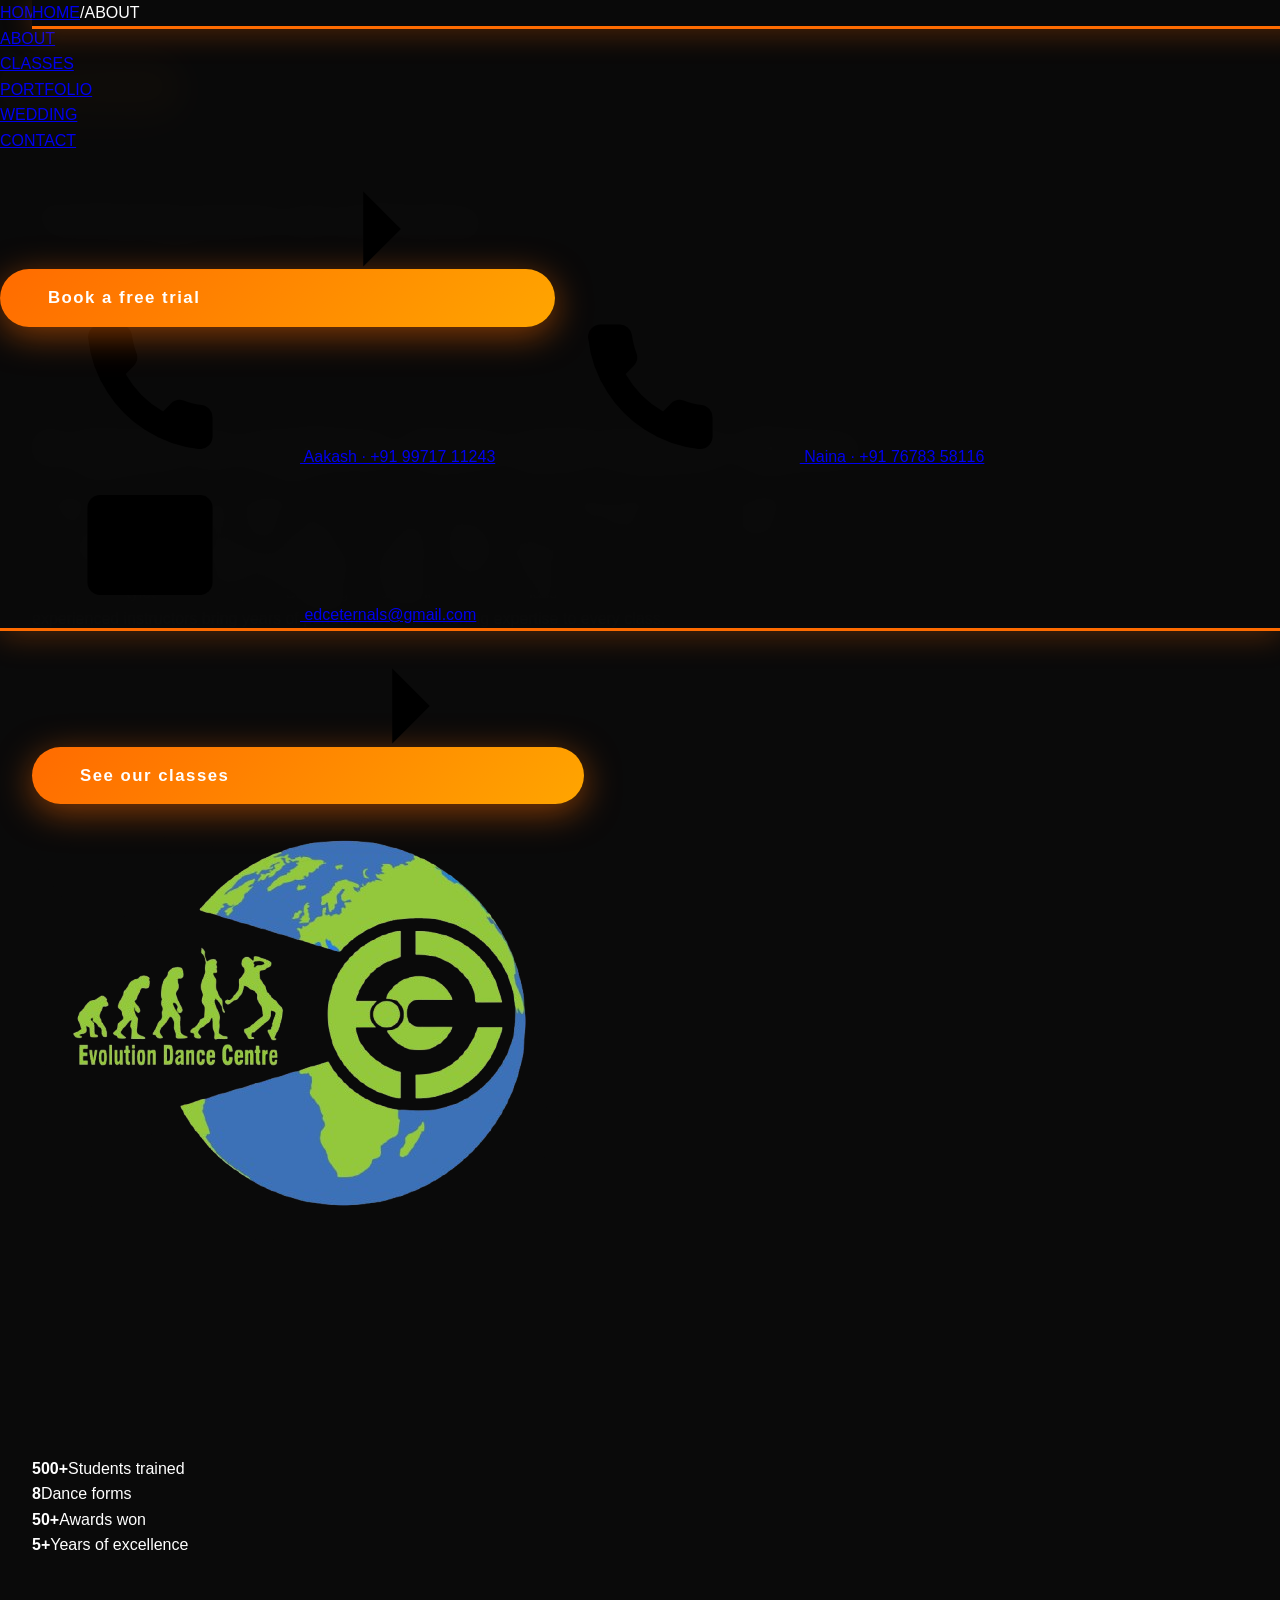
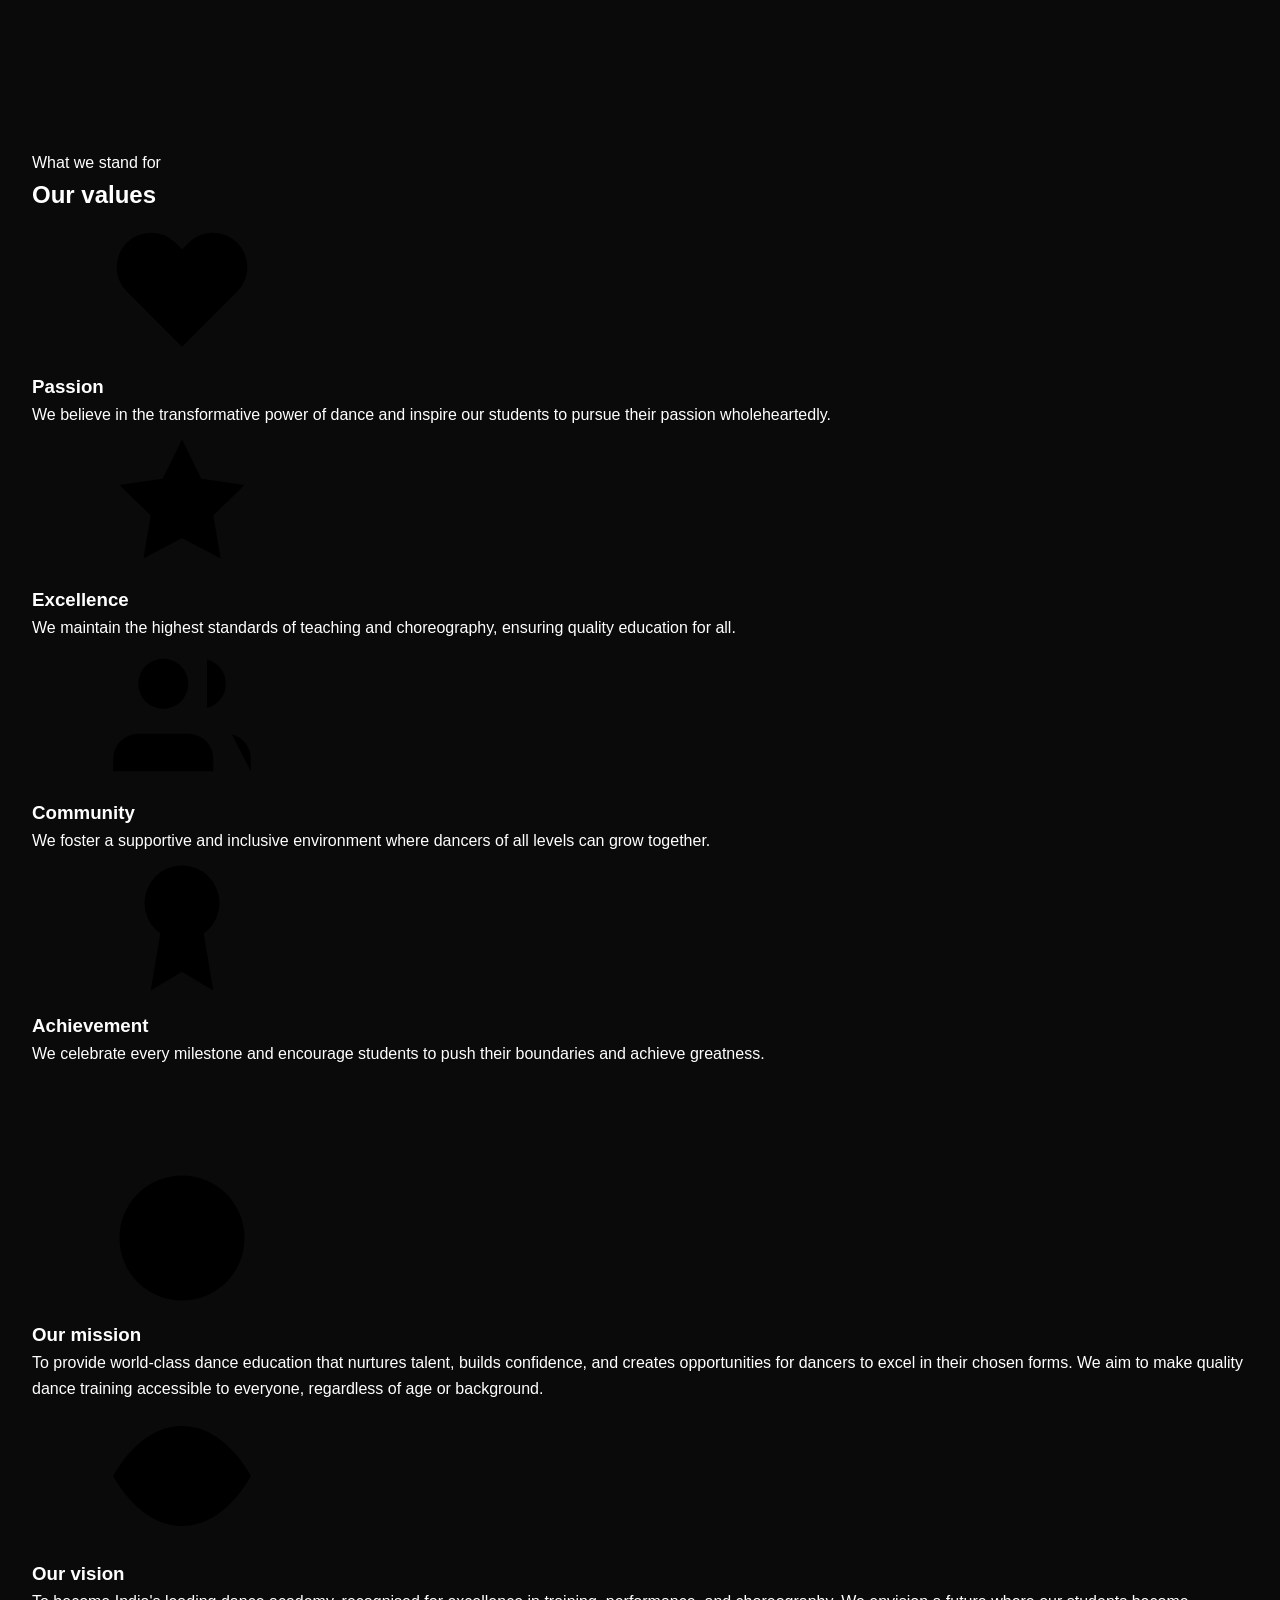
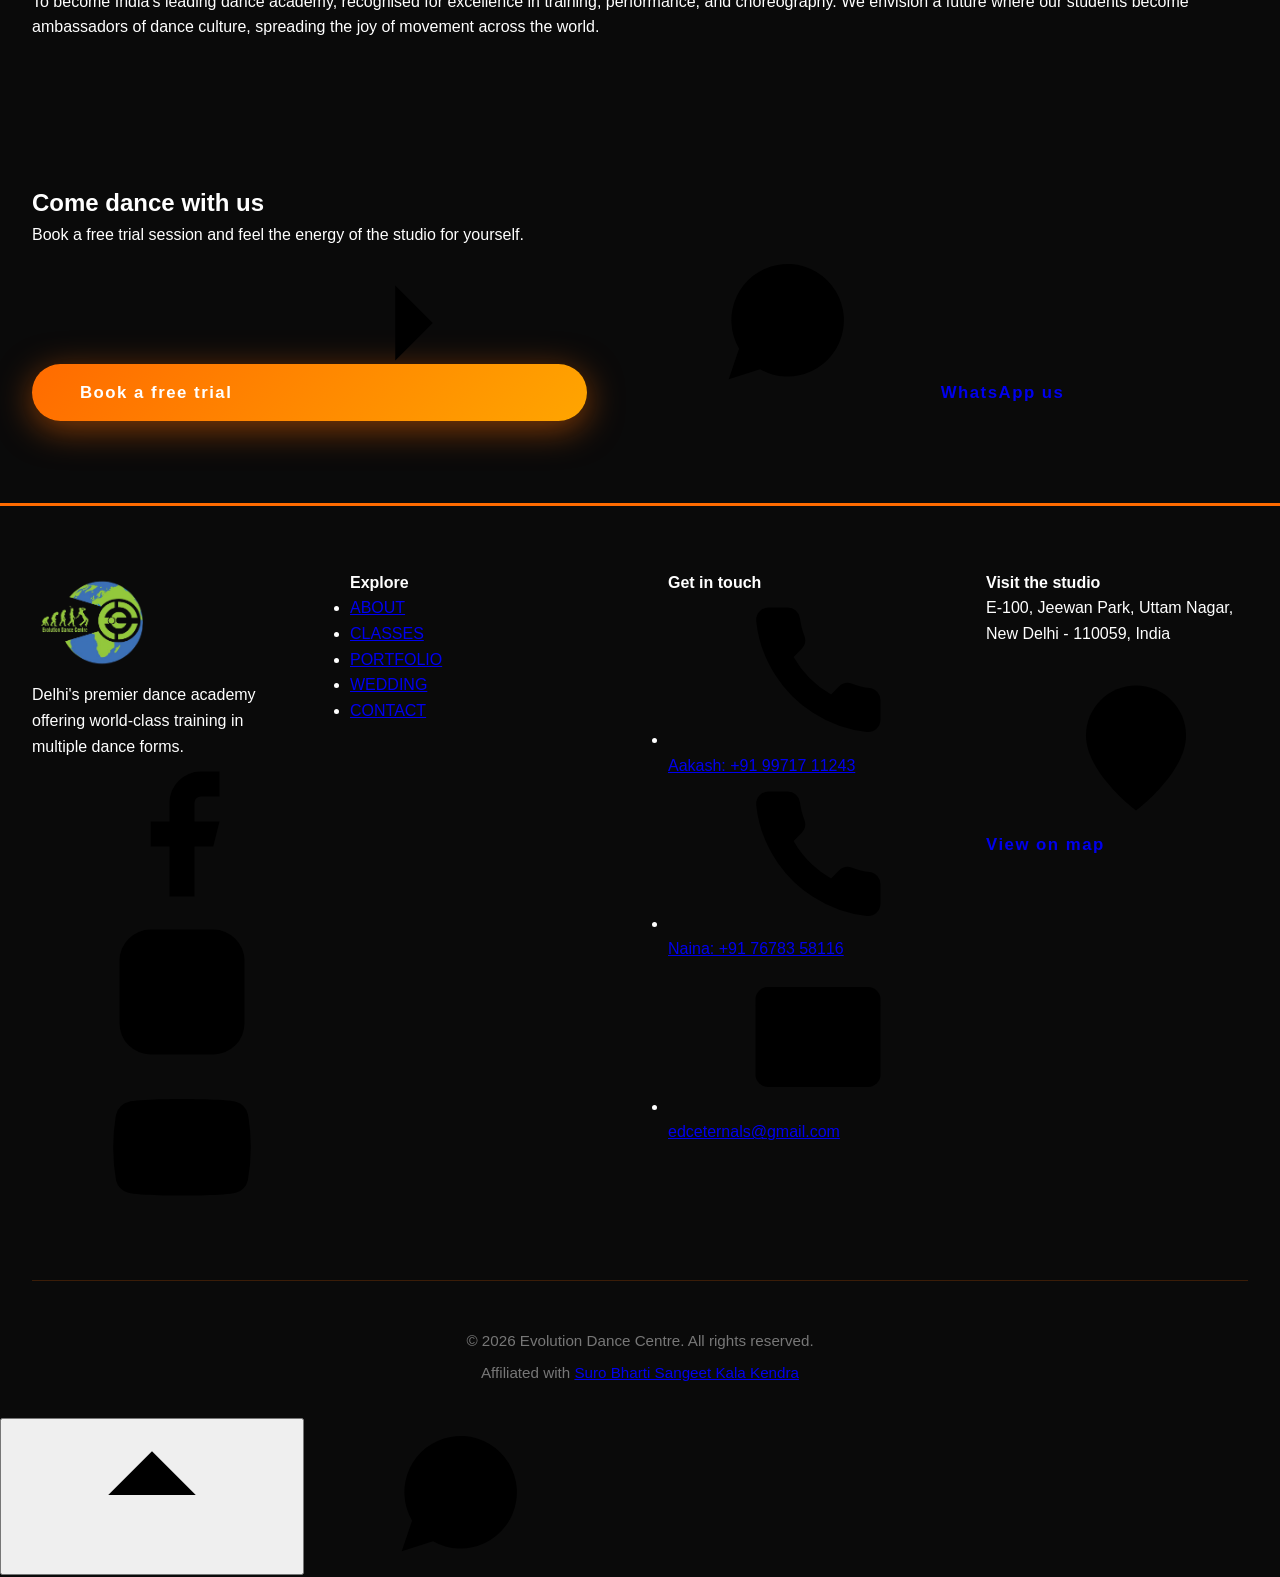
==== commit fe78251d: "Update about.html" ====
--- a/about.html
+++ b/about.html
@@ -3,12 +3,12 @@
 <head>
 <meta charset="UTF-8">
 <meta name="viewport" content="width=device-width, initial-scale=1, viewport-fit=cover">
-<title>Evolution Dance Centre — Premier Dance Academy in Delhi</title>
-<meta name="description" content="Evolution Dance Centre — premier dance academy in Delhi offering Hip Hop, Bollywood, Breaking, Bhangra, Classical and more. Affiliated with Suro Bharti Sangeet Kala Kendra.">
+<title>About Us — Evolution Dance Centre</title>
+<meta name="description" content="Our story, mission and values. Evolution Dance Centre in Uttam Nagar, New Delhi, is affiliated with Suro Bharti Sangeet Kala Kendra.">
 <meta name="theme-color" content="#060e1d">
 <meta name="color-scheme" content="dark light">
-<meta property="og:title" content="Evolution Dance Centre — Premier Dance Academy in Delhi">
-<meta property="og:description" content="Evolution Dance Centre — premier dance academy in Delhi offering Hip Hop, Bollywood, Breaking, Bhangra, Classical and more. Affiliated with Suro Bharti Sangeet Kala Kendra.">
+<meta property="og:title" content="About Us — Evolution Dance Centre">
+<meta property="og:description" content="Our story, mission and values. Evolution Dance Centre in Uttam Nagar, New Delhi, is affiliated with Suro Bharti Sangeet Kala Kendra.">
 <meta property="og:type" content="website">
 <link rel="icon" type="image/png" href="logo.png">
 <link rel="apple-touch-icon" href="logo.png">
@@ -16,13 +16,6 @@
 <link rel="preconnect" href="https://fonts.gstatic.com" crossorigin>
 <link href="https://fonts.googleapis.com/css2?family=Manrope:wght@400;500;600;700;800&family=Unbounded:wght@500;600;700;800&display=swap" rel="stylesheet">
 <link rel="stylesheet" href="styles.css">
-<script type="application/ld+json">
-{"@context":"https://schema.org","@type":"DanceSchool","name":"Evolution Dance Centre",
-"description":"Premier dance academy in Delhi offering Hip Hop, Bollywood, Breaking, Bhangra, Classical and more.",
-"image":"logo.png","telephone":"+91-99717-11243","email":"edceternals@gmail.com",
-"address":{"@type":"PostalAddress","streetAddress":"E-100, Jeewan Park, Uttam Nagar","addressLocality":"New Delhi","postalCode":"110059","addressCountry":"IN"},
-"sameAs":["https://www.facebook.com/share/1BMeq9kMNm/","https://www.instagram.com/evolutiondance_centre","https://youtube.com/@edceternals-g3i"]}
-</script>
 </head>
 <body>
 <svg width="0" height="0" style="position:absolute" aria-hidden="true" focusable="false"><symbol id="i-sun" viewBox="0 0 24 24"><circle cx="12" cy="12" r="4"/><path d="M12 2v2M12 20v2M4.9 4.9l1.4 1.4M17.7 17.7l1.4 1.4M2 12h2M20 12h2M4.9 19.1l1.4-1.4M17.7 6.3l1.4-1.4"/></symbol><symbol id="i-moon" viewBox="0 0 24 24"><path d="M21 12.8A9 9 0 1 1 11.2 3a7 7 0 0 0 9.8 9.8z"/></symbol><symbol id="i-arrow" viewBox="0 0 24 24"><path d="M5 12h14M13 6l6 6-6 6"/></symbol><symbol id="i-arrow-up" viewBox="0 0 24 24"><path d="M12 19V5M5 12l7-7 7 7"/></symbol><symbol id="i-check" viewBox="0 0 24 24"><path d="M5 13l4 4L19 7"/></symbol><symbol id="i-phone" viewBox="0 0 24 24"><path d="M22 16.92v3a2 2 0 0 1-2.18 2 19.79 19.79 0 0 1-8.63-3.07 19.5 19.5 0 0 1-6-6 19.79 19.79 0 0 1-3.07-8.67A2 2 0 0 1 4.11 2h3a2 2 0 0 1 2 1.72c.127.96.361 1.903.7 2.81a2 2 0 0 1-.45 2.11L8.09 9.91a16 16 0 0 0 6 6l1.27-1.27a2 2 0 0 1 2.11-.45c.907.339 1.85.573 2.81.7A2 2 0 0 1 22 16.92z"/></symbol><symbol id="i-mail" viewBox="0 0 24 24"><rect x="2" y="4" width="20" height="16" rx="2"/><path d="m22 7-10 6L2 7"/></symbol><symbol id="i-pin" viewBox="0 0 24 24"><path d="M20 10c0 6-8 12-8 12S4 16 4 10a8 8 0 0 1 16 0z"/><circle cx="12" cy="10" r="3"/></symbol><symbol id="i-clock" viewBox="0 0 24 24"><circle cx="12" cy="12" r="10"/><path d="M12 6v6l4 2"/></symbol><symbol id="i-whatsapp" viewBox="0 0 24 24"><path d="M3 21l1.65-4.9A9 9 0 1 1 8 19.4L3 21z"/><path d="M9 8.6c0 3.4 2.6 6.4 6 6.4l1.1-1.5-1.9-1-.9.8a4 4 0 0 1-1.9-1.9l.8-.9-1-1.9L9 8.6z"/></symbol><symbol id="i-facebook" viewBox="0 0 24 24"><path d="M18 2h-3a5 5 0 0 0-5 5v3H7v4h3v8h4v-8h3l1-4h-4V7a1 1 0 0 1 1-1h3z"/></symbol><symbol id="i-instagram" viewBox="0 0 24 24"><rect x="2" y="2" width="20" height="20" rx="5"/><circle cx="12" cy="12" r="4"/><circle cx="17.5" cy="6.5" r=".6"/></symbol><symbol id="i-youtube" viewBox="0 0 24 24"><path d="M22.54 6.42a2.78 2.78 0 0 0-1.94-2C18.88 4 12 4 12 4s-6.88 0-8.6.46a2.78 2.78 0 0 0-1.94 2A29 29 0 0 0 1 11.75a29 29 0 0 0 .46 5.33A2.78 2.78 0 0 0 3.4 19c1.72.46 8.6.46 8.6.46s6.88 0 8.6-.46a2.78 2.78 0 0 0 1.94-2 29 29 0 0 0 .46-5.25 29 29 0 0 0-.46-5.33z"/><path d="M9.75 15.02 15.5 11.75 9.75 8.48z"/></symbol><symbol id="i-play" viewBox="0 0 24 24"><path d="M7 4.5v15a1 1 0 0 0 1.5.86l12.5-7.5a1 1 0 0 0 0-1.72L8.5 3.64A1 1 0 0 0 7 4.5z" fill="currentColor" stroke="none"/></symbol><symbol id="i-users" viewBox="0 0 24 24"><path d="M17 21v-2a4 4 0 0 0-4-4H5a4 4 0 0 0-4 4v2"/><circle cx="9" cy="7" r="4"/><path d="M23 21v-2a4 4 0 0 0-3-3.87M16 3.13a4 4 0 0 1 0 7.75"/></symbol><symbol id="i-award" viewBox="0 0 24 24"><circle cx="12" cy="8" r="6"/><path d="M15.477 12.89 17 22l-5-3-5 3 1.523-9.11"/></symbol><symbol id="i-globe" viewBox="0 0 24 24"><circle cx="12" cy="12" r="10"/><path d="M2 12h20M12 2a15.3 15.3 0 0 1 4 10 15.3 15.3 0 0 1-4 10 15.3 15.3 0 0 1-4-10 15.3 15.3 0 0 1 4-10z"/></symbol><symbol id="i-building" viewBox="0 0 24 24"><path d="M3 21h18M5 21V8l7-5 7 5v13M9 21v-6h6v6"/></symbol><symbol id="i-video" viewBox="0 0 24 24"><path d="m23 7-7 5 7 5V7z"/><rect x="1" y="5" width="15" height="14" rx="2"/></symbol><symbol id="i-heart" viewBox="0 0 24 24"><path d="M20.84 4.61a5.5 5.5 0 0 0-7.78 0L12 5.67l-1.06-1.06a5.5 5.5 0 0 0-7.78 7.78l1.06 1.06L12 21.23l7.78-7.78 1.06-1.06a5.5 5.5 0 0 0 0-7.78z"/></symbol><symbol id="i-star" viewBox="0 0 24 24"><path d="m12 2 3.09 6.26L22 9.27l-5 4.87 1.18 6.88L12 17.77l-6.18 3.25L7 14.14 2 9.27l6.91-1.01L12 2z"/></symbol><symbol id="i-target" viewBox="0 0 24 24"><circle cx="12" cy="12" r="10"/><circle cx="12" cy="12" r="6"/><circle cx="12" cy="12" r="2"/></symbol><symbol id="i-eye" viewBox="0 0 24 24"><path d="M1 12s4-8 11-8 11 8 11 8-4 8-11 8-11-8-11-8z"/><circle cx="12" cy="12" r="3"/></symbol><symbol id="i-music" viewBox="0 0 24 24"><path d="M9 18V5l12-2v13"/><circle cx="6" cy="18" r="3"/><circle cx="18" cy="16" r="3"/></symbol><symbol id="i-sparkles" viewBox="0 0 24 24"><path d="M12 3l1.9 5.1L19 10l-5.1 1.9L12 17l-1.9-5.1L5 10l5.1-1.9L12 3z"/><path d="M19 17l.7 1.8 1.8.7-1.8.7L19 22l-.7-1.8-1.8-.7 1.8-.7L19 17z"/></symbol><symbol id="i-rings" viewBox="0 0 24 24"><circle cx="9" cy="14.5" r="5.5"/><circle cx="15" cy="14.5" r="5.5"/><path d="M12 2.5l1.8 2.4L12 7.3 10.2 4.9 12 2.5z"/></symbol><symbol id="i-calendar" viewBox="0 0 24 24"><rect x="3" y="4" width="18" height="18" rx="2"/><path d="M16 2v4M8 2v4M3 10h18"/></symbol><symbol id="i-hiphop" viewBox="0 0 24 24"><path d="M3 18v-6a9 9 0 0 1 18 0v6"/><path d="M21 19a2 2 0 0 1-2 2h-1a2 2 0 0 1-2-2v-3a2 2 0 0 1 2-2h3zM3 19a2 2 0 0 0 2 2h1a2 2 0 0 0 2-2v-3a2 2 0 0 0-2-2H3z"/></symbol><symbol id="i-popping" viewBox="0 0 24 24"><path d="M13 2 3 14h9l-1 8 10-12h-9l1-8z"/></symbol><symbol id="i-electro" viewBox="0 0 24 24"><path d="M22 12h-4l-3 9L9 3l-3 9H2"/></symbol><symbol id="i-freestyle" viewBox="0 0 24 24"><path d="M12 3l1.9 5.1L19 10l-5.1 1.9L12 17l-1.9-5.1L5 10l5.1-1.9L12 3z"/></symbol><symbol id="i-breaking" viewBox="0 0 24 24"><path d="M21 12a9 9 0 1 1-3-6.7L21 8"/><path d="M21 3v5h-5"/></symbol><symbol id="i-bollywood" viewBox="0 0 24 24"><rect x="2" y="2" width="20" height="20" rx="2.2"/><path d="M7 2v20M17 2v20M2 12h20M2 7h5M2 17h5M17 17h5M17 7h5"/></symbol><symbol id="i-bhangra" viewBox="0 0 24 24"><ellipse cx="12" cy="7" rx="9" ry="3.5"/><path d="M3 7v10c0 1.9 4 3.5 9 3.5s9-1.6 9-3.5V7M8 10.5l-1 9M16 10.5l1 9"/></symbol><symbol id="i-classical" viewBox="0 0 24 24"><circle cx="12" cy="12" r="2.4"/><path d="M12 9.6C9.5 7 9.8 4 12 2c2.2 2 2.5 5 0 7.6zM14.4 12c2.6-2.5 5.6-2.2 7.6 0-2 2.2-5 2.5-7.6 0zM12 14.4c2.5 2.6 2.2 5.6 0 7.6-2.2-2-2.5-5 0-7.6zM9.6 12C7 14.5 4 14.2 2 12c2-2.2 5-2.5 7.6 0z"/></symbol><symbol id="i-semi" viewBox="0 0 24 24"><path d="M18.178 8c5.096 0 5.096 8 0 8-5.095 0-7.133-8-12.356-8-5.096 0-5.096 8 0 8 5.223 0 7.26-8 12.356-8z"/></symbol></svg>
@@ -35,7 +28,7 @@
       <span class="brand-text"><strong>Evolution</strong><small>Dance Centre</small></span>
     </a>
     <nav class="site-nav" id="siteNav" aria-label="Main navigation">
-      <ul><li><a class="nl" href="index.html" aria-current="page">HOME</a></li><li><a class="nl" href="about.html">ABOUT</a></li><li><a class="nl" href="classes.html">CLASSES</a></li><li><a class="nl" href="portfolio.html">PORTFOLIO</a></li><li><a class="nl" href="wedding.html">WEDDING</a></li><li><a class="nl" href="contact.html">CONTACT</a></li></ul>
+      <ul><li><a class="nl" href="index.html">HOME</a></li><li><a class="nl" href="about.html" aria-current="page">ABOUT</a></li><li><a class="nl" href="classes.html">CLASSES</a></li><li><a class="nl" href="portfolio.html">PORTFOLIO</a></li><li><a class="nl" href="wedding.html">WEDDING</a></li><li><a class="nl" href="contact.html">CONTACT</a></li></ul>
       <div class="nav-extra">
         <a class="btn btn-primary btn-block" href="contact.html">Book a free trial <svg class="ic ic-arrow" aria-hidden="true" focusable="false"><use href="#i-arrow"/></svg></a>
         <div class="nav-contact">
@@ -55,163 +48,77 @@
 </header>
 <div class="nav-scrim" id="navScrim"></div>
 <main id="main">
-<section class="hero">
-  <div class="container hero-grid">
-    <div class="hero-copy">
-      <h1 class="reveal" style="--d:.08s">Where movement <span class="grad-text">meets passion.</span></h1>
-      <p class="lead reveal" style="--d:.16s">Delhi's premier Dance Academy. Hip Hop, Bollywood, Breaking and five more styles, taught online and in our Uttam Nagar studio.</p>
-      <div class="hero-cta reveal" style="--d:.24s">
-        <a class="btn btn-primary btn-lg" href="classes.html">Explore classes <svg class="ic ic-arrow" aria-hidden="true" focusable="false"><use href="#i-arrow"/></svg></a>
-        <a class="btn btn-ghost btn-lg" href="contact.html">Book a free trial</a>
-      </div>
-      <div class="hero-stats reveal" style="--d:.32s">
-        <div><strong data-count="500" data-suffix="+">500+</strong><span>Students trained</span></div>
-        <div><strong data-count="8">8</strong><span>Dance forms</span></div>
-        <div><strong data-count="50" data-suffix="+">50+</strong><span>Awards won</span></div>
-      </div>
+<section class="page-hero">
+  <div class="container">
+    <nav class="crumbs reveal" aria-label="Breadcrumb"><a href="index.html">HOME</a><span aria-hidden="true">/</span><span>ABOUT</span></nav>
+    <h1 class="reveal" style="--d:.06s">Transforming passion <span class="grad-text">into performance.</span></h1>
+    <p class="lead reveal" style="--d:.12s">The story behind Delhi's home for dancers of every style and level.</p>
+  </div>
+</section>
+<section class="section" style="padding-top:clamp(1rem,3vw,2rem)">
+  <div class="container split">
+    <div>
+      <span class="eyebrow reveal">Our story</span>
+      <h2 class="reveal" style="font-size:clamp(1.6rem,4vw,2.5rem)">A space to explore, learn and <span class="grad-text">master</span> dance.</h2>
+      <p class="reveal">Evolution Dance Centre was founded with a vision to create a space where dance enthusiasts could explore, learn, and master various dance forms under expert guidance. Located in the heart of Uttam Nagar, New Delhi, we have become a premier destination for dance education.</p>
+      <p class="reveal">Our academy is affiliated with the prestigious Suro Bharti Sangeet Kala Kendra, ensuring that our students receive certified training that is recognised and respected across India. We take pride in maintaining the highest standards of dance education.</p>
+      <p class="reveal">From street styles like Hip Hop and Breaking to traditional forms like Classical and Semi-Classical, we offer comprehensive training in 9 different dance styles. Our experienced instructors bring years of performance and teaching expertise to every class.</p>
+      <a class="btn btn-primary reveal" href="classes.html">See our classes <svg class="ic ic-arrow" aria-hidden="true" focusable="false"><use href="#i-arrow"/></svg></a>
     </div>
-    <div class="hero-visual reveal" style="--d:.2s">
+    <div class="about-visual reveal">
       <div class="orb" aria-hidden="true">
         <div class="orb-glow"></div>
         <span class="ring r3"></span><span class="ring r1"></span><span class="ring r2"></span>
-        <div class="orb-core"><img src="logo.png" alt="" width="535" height="466" fetchpriority="high"></div>
-        <div class="orbit">
-          <div class="chip-o" style="--a:-60deg"><span>Hip Hop</span></div>
-          <div class="chip-o" style="--a:15deg"><span>Bollywood</span></div>
-          <div class="chip-o" style="--a:100deg"><span>Breaking</span></div>
-          <div class="chip-o" style="--a:195deg"><span>Bhangra</span></div>
-        </div>
+        <div class="orb-core"><img src="logo.png" alt="Evolution Dance Centre logo" width="535" height="466" loading="lazy"></div>
       </div>
     </div>
   </div>
 </section>
 
-<div class="marquee" aria-hidden="true"><div class="marquee-track"><span>Hip Hop</span><span>Popping</span><span>Electro</span><span>Freestyle</span><span>Breaking</span><span>Bollywood</span><span>Bhangra</span><span>Semi-Classical</span><span>Hip Hop</span><span>Popping</span><span>Electro</span><span>Freestyle</span><span>Breaking</span><span>Bollywood</span><span>Bhangra</span><span>Classical</span><span>Semi-Classical</span></div></div>
-
-<section class="section" id="forms">
+<section class="section section-alt">
   <div class="container">
-    <div class="section-head reveal">
-      <span class="eyebrow">Our dance forms</span>
-      <h2>Eight styles. <span class="grad-text">One home.</span></h2>
-      <p>From street styles to Indian classical, find the movement that feels like you.</p>
-    </div>
-    <div class="dance-grid" data-stagger>
-      <a class="card reveal" href="classes.html#hip-hop">
-        <span class="tag">Street</span>
-        <div class="icon-badge"><svg class="ic" aria-hidden="true" focusable="false"><use href="#i-hiphop"/></svg></div>
-        <h3>Hip Hop</h3>
-        <p>Street-style dance with attitude and rhythm. Learn the fundamentals of hip hop culture, grooves, and urban choreography.</p>
-        <span class="more">Class details <svg class="ic" aria-hidden="true" focusable="false"><use href="#i-arrow"/></svg></span>
-      </a>
-      <a class="card reveal" href="classes.html#popping">
-        <span class="tag">Street</span>
-        <div class="icon-badge"><svg class="ic" aria-hidden="true" focusable="false"><use href="#i-popping"/></svg></div>
-        <h3>Popping</h3>
-        <p>Master the art of hitting the muscles to the beat with precise control, isolations, and robotic movements.</p>
-        <span class="more">Class details <svg class="ic" aria-hidden="true" focusable="false"><use href="#i-arrow"/></svg></span>
-      </a>
-      <a class="card reveal" href="classes.html#electro">
-        <span class="tag">Street</span>
-        <div class="icon-badge"><svg class="ic" aria-hidden="true" focusable="false"><use href="#i-electro"/></svg></div>
-        <h3>Electro</h3>
-        <p>High-energy electronic dance moves that combine rhythm with robotic precision and futuristic style.</p>
-        <span class="more">Class details <svg class="ic" aria-hidden="true" focusable="false"><use href="#i-arrow"/></svg></span>
-      </a>
-      <a class="card reveal" href="classes.html#freestyle">
-        <span class="tag">Street</span>
-        <div class="icon-badge"><svg class="ic" aria-hidden="true" focusable="false"><use href="#i-freestyle"/></svg></div>
-        <h3>Freestyle</h3>
-        <p>Express yourself with creative improvisation and develop your unique dance style across multiple genres.</p>
-        <span class="more">Class details <svg class="ic" aria-hidden="true" focusable="false"><use href="#i-arrow"/></svg></span>
-      </a>
-      <a class="card reveal" href="classes.html#breaking">
-        <span class="tag">Street</span>
-        <div class="icon-badge"><svg class="ic" aria-hidden="true" focusable="false"><use href="#i-breaking"/></svg></div>
-        <h3>Breaking</h3>
-        <p>Power moves, freezes, and dynamic floor work in this authentic b-boy/b-girl culture and athletic discipline.</p>
-        <span class="more">Class details <svg class="ic" aria-hidden="true" focusable="false"><use href="#i-arrow"/></svg></span>
-      </a>
-      <a class="card reveal" href="classes.html#bollywood">
-        <span class="tag">Indian</span>
-        <div class="icon-badge"><svg class="ic" aria-hidden="true" focusable="false"><use href="#i-bollywood"/></svg></div>
-        <h3>Bollywood</h3>
-        <p>Vibrant Indian cinema-inspired choreography with modern fusion elements and expressive storytelling.</p>
-        <span class="more">Class details <svg class="ic" aria-hidden="true" focusable="false"><use href="#i-arrow"/></svg></span>
-      </a>
-      <a class="card reveal" href="classes.html#bhangra">
-        <span class="tag">Indian</span>
-        <div class="icon-badge"><svg class="ic" aria-hidden="true" focusable="false"><use href="#i-bhangra"/></svg></div>
-        <h3>Bhangra</h3>
-        <p>Energetic Punjabi folk dance with traditional moves, contemporary twists, and high-energy celebrations.</p>
-        <span class="more">Class details <svg class="ic" aria-hidden="true" focusable="false"><use href="#i-arrow"/></svg></span>
-      </a>
-      <a class="card reveal" href="classes.html#semi-classical">
-        <span class="tag">Indian</span>
-        <div class="icon-badge"><svg class="ic" aria-hidden="true" focusable="false"><use href="#i-semi"/></svg></div>
-        <h3>Semi-Classical</h3>
-        <p>Beautiful fusion of classical traditions with contemporary dance expressions and graceful movements.</p>
-        <span class="more">Class details <svg class="ic" aria-hidden="true" focusable="false"><use href="#i-arrow"/></svg></span>
-      </a>
+    <div class="stats" data-stagger>
+      <div class="card stat reveal"><strong class="grad-text" data-count="500" data-suffix="+">500+</strong><span>Students trained</span></div>
+      <div class="card stat reveal"><strong class="grad-text" data-count="8">8</strong><span>Dance forms</span></div>
+      <div class="card stat reveal"><strong class="grad-text" data-count="50" data-suffix="+">50+</strong><span>Awards won</span></div>
+      <div class="card stat reveal"><strong class="grad-text" data-count="5" data-suffix="+">5+</strong><span>Years of excellence</span></div>
     </div>
   </div>
 </section>
 
-<section class="section section-alt" id="journey">
+<section class="section">
   <div class="container">
-    <div class="section-head reveal">
-      <span class="eyebrow">Your evolution</span>
-      <h2>Every dancer <span class="grad-text">evolves.</span></h2>
-      <p>A clear path from your first class to the championship stage.</p>
+    <div class="section-head reveal"><span class="eyebrow">What we stand for</span><h2>Our <span class="grad-text">values</span></h2></div>
+    <div class="grid-4" data-stagger>
+      <article class="card reveal"><div class="icon-badge"><svg class="ic" aria-hidden="true" focusable="false"><use href="#i-heart"/></svg></div><h3>Passion</h3><p>We believe in the transformative power of dance and inspire our students to pursue their passion wholeheartedly.</p></article>
+      <article class="card reveal"><div class="icon-badge"><svg class="ic" aria-hidden="true" focusable="false"><use href="#i-star"/></svg></div><h3>Excellence</h3><p>We maintain the highest standards of teaching and choreography, ensuring quality education for all.</p></article>
+      <article class="card reveal"><div class="icon-badge"><svg class="ic" aria-hidden="true" focusable="false"><use href="#i-users"/></svg></div><h3>Community</h3><p>We foster a supportive and inclusive environment where dancers of all levels can grow together.</p></article>
+      <article class="card reveal"><div class="icon-badge"><svg class="ic" aria-hidden="true" focusable="false"><use href="#i-award"/></svg></div><h3>Achievement</h3><p>We celebrate every milestone and encourage students to push their boundaries and achieve greatness.</p></article>
     </div>
-    <ol class="path">
-      <li class="path-step reveal"><span class="path-num">01</span><h3>Discover</h3><p>Join a free trial, meet your instructors and find the style that fits you.</p></li>
-      <li class="path-step reveal" style="--d:.1s"><span class="path-num">02</span><h3>Groove</h3><p>Build foundations, rhythm and technique in small, friendly batches.</p></li>
-      <li class="path-step reveal" style="--d:.2s"><span class="path-num">03</span><h3>Perform</h3><p>Take the stage at showcases and annual day performances.</p></li>
-      <li class="path-step reveal" style="--d:.3s"><span class="path-num">04</span><h3>Evolve</h3><p>Step into battles, competitions and championships with certified progression.</p></li>
-    </ol>
   </div>
 </section>
 
-<section class="section" id="why">
-  <div class="container">
-    <div class="section-head reveal">
-      <span class="eyebrow">Why choose us</span>
-      <h2>Train with the <span class="grad-text">best.</span></h2>
-    </div>
-    <div class="bento" data-stagger>
-      <article class="card b-7 reveal">
-        <div class="icon-badge"><svg class="ic" aria-hidden="true" focusable="false"><use href="#i-globe"/></svg></div>
-        <h3>Online &amp; offline classes</h3>
-        <p>Learn from anywhere with flexible class options. Train in our Uttam Nagar studio or join live interactive sessions, with recordings to practise between classes.</p>
-        <div class="chip-row"><span class="chip-s"><svg class="ic" aria-hidden="true" focusable="false"><use href="#i-building"/></svg> Studio in Uttam Nagar</span><span class="chip-s"><svg class="ic" aria-hidden="true" focusable="false"><use href="#i-video"/></svg> Live on Zoom</span></div>
-      </article>
-      <article class="card b-5 reveal">
-        <div class="icon-badge"><svg class="ic" aria-hidden="true" focusable="false"><use href="#i-users"/></svg></div>
-        <h3>Expert instructors</h3>
-        <p>Learn from certified, experienced dance professionals with years of performance and teaching expertise.</p>
-      </article>
-      <a class="card b-5 reveal" href="wedding.html">
-        <div class="icon-badge"><svg class="ic" aria-hidden="true" focusable="false"><use href="#i-rings"/></svg></div>
-        <h3>Wedding choreography</h3>
-        <p>Make your special day memorable with custom routines for couples, families and sangeet nights.</p>
-        <span class="more">See wedding packages <svg class="ic" aria-hidden="true" focusable="false"><use href="#i-arrow"/></svg></span>
-      </a>
-      <article class="card b-7 reveal">
-        <div class="icon-badge"><svg class="ic" aria-hidden="true" focusable="false"><use href="#i-award"/></svg></div>
-        <h3>Certified programs</h3>
-        <div class="big-mark grad-text">SBSKK</div>
-        <p>Affiliated with Suro Bharti Sangeet Kala Kendra, offering recognised certification courses.</p>
-      </article>
-    </div>
+<section class="section" style="padding-top:0">
+  <div class="container grid-2" data-stagger>
+    <article class="card mv reveal">
+      <div class="big-ic"><svg class="ic" aria-hidden="true" focusable="false"><use href="#i-target"/></svg></div>
+      <h3>Our mission</h3>
+      <p>To provide world-class dance education that nurtures talent, builds confidence, and creates opportunities for dancers to excel in their chosen forms. We aim to make quality dance training accessible to everyone, regardless of age or background.</p>
+    </article>
+    <article class="card mv reveal">
+      <div class="big-ic"><svg class="ic" aria-hidden="true" focusable="false"><use href="#i-eye"/></svg></div>
+      <h3>Our vision</h3>
+      <p>To become India's leading dance academy, recognised for excellence in training, performance, and choreography. We envision a future where our students become ambassadors of dance culture, spreading the joy of movement across the world.</p>
+    </article>
   </div>
 </section>
 
 <section class="section" style="padding-top:clamp(2rem,5vw,3rem)">
   <div class="container">
     <div class="cta reveal">
-      <h2>Ready to start your dance journey?</h2>
-      <p>Join hundreds of students learning and growing at Evolution Dance Centre.</p>
-      <div class="hero-cta"><a class="btn btn-primary btn-lg" href="contact.html">Enroll today <svg class="ic ic-arrow" aria-hidden="true" focusable="false"><use href="#i-arrow"/></svg></a><a class="btn btn-ghost btn-lg" href="https://wa.me/919971711243?text=Hi%20Evolution%20Dance%20Centre!" target="_blank" rel="noopener"><svg class="ic" aria-hidden="true" focusable="false"><use href="#i-whatsapp"/></svg> WhatsApp us</a></div>
+      <h2>Come dance with us</h2>
+      <p>Book a free trial session and feel the energy of the studio for yourself.</p>
+      <div class="hero-cta"><a class="btn btn-primary btn-lg" href="contact.html">Book a free trial <svg class="ic ic-arrow" aria-hidden="true" focusable="false"><use href="#i-arrow"/></svg></a><a class="btn btn-ghost btn-lg" href="https://wa.me/919971711243?text=Hi%20Evolution%20Dance%20Centre!" target="_blank" rel="noopener"><svg class="ic" aria-hidden="true" focusable="false"><use href="#i-whatsapp"/></svg> WhatsApp us</a></div>
     </div>
   </div>
 </section>
